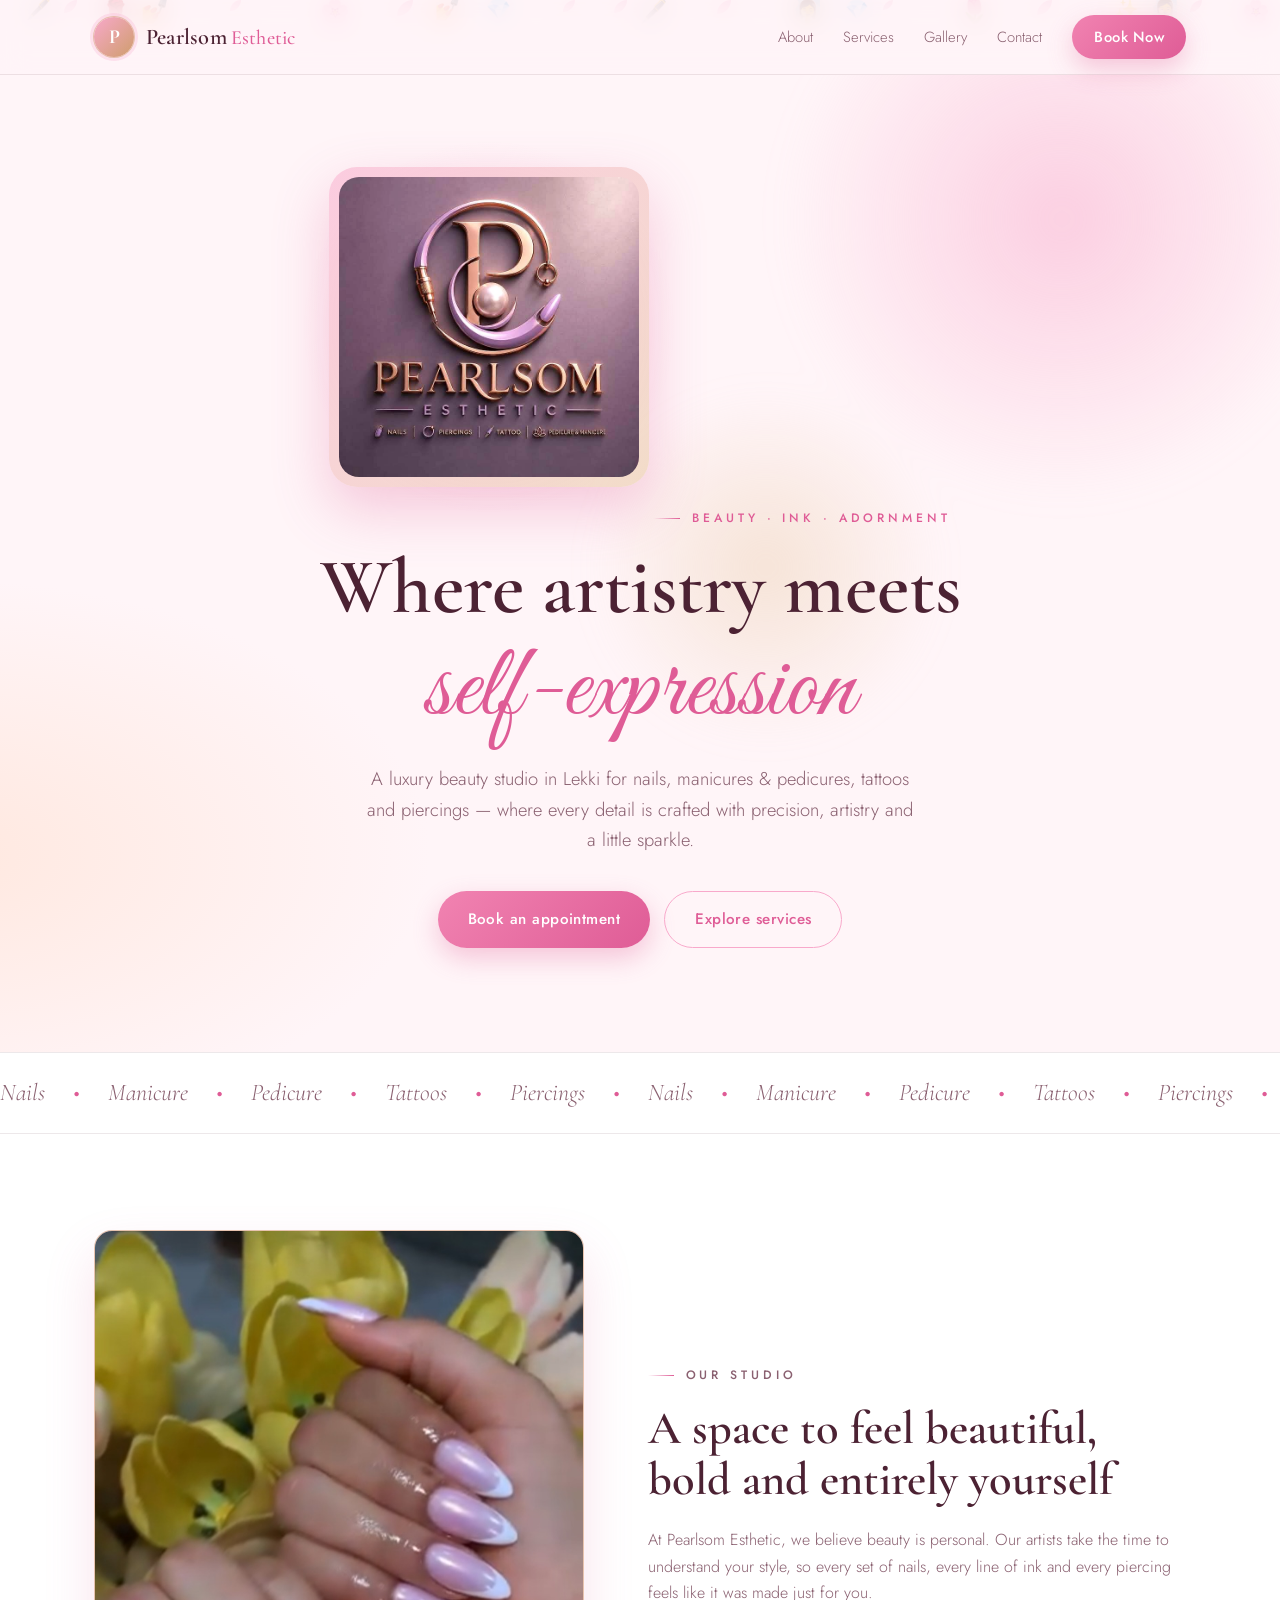
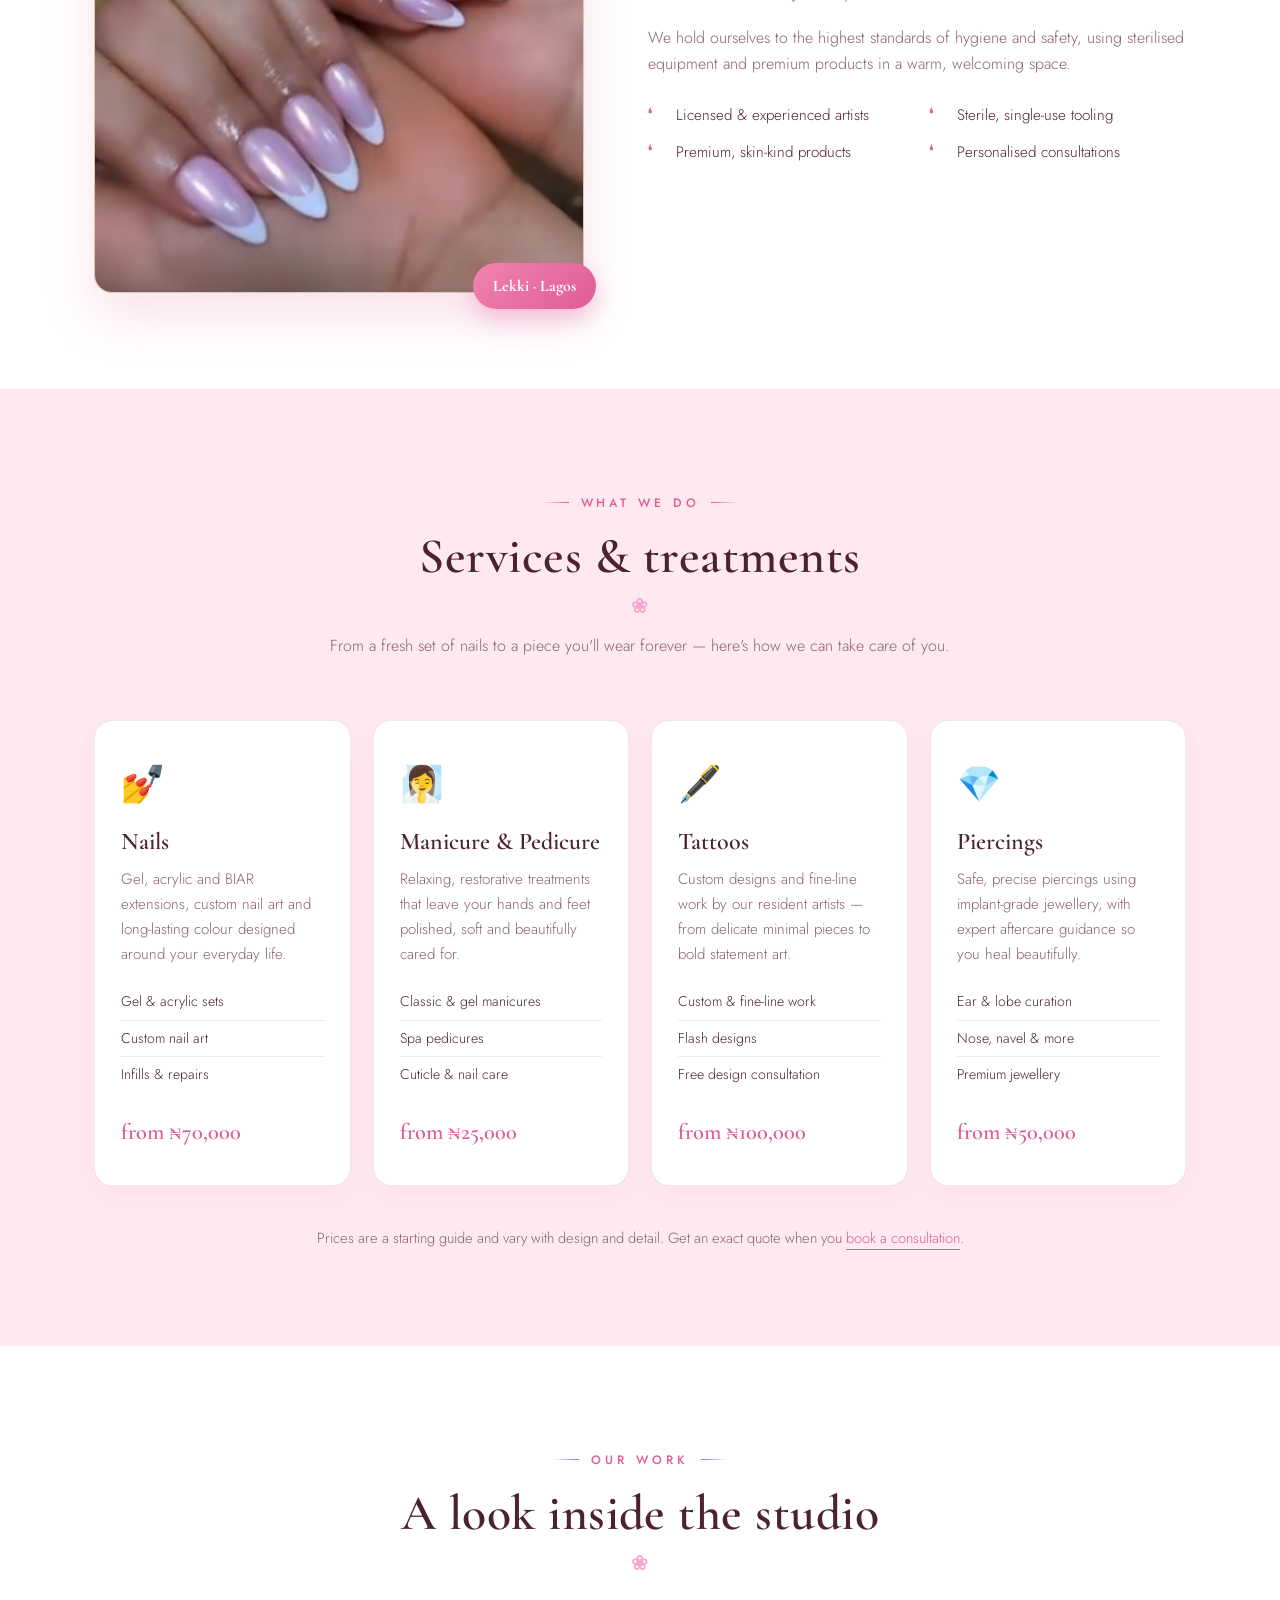
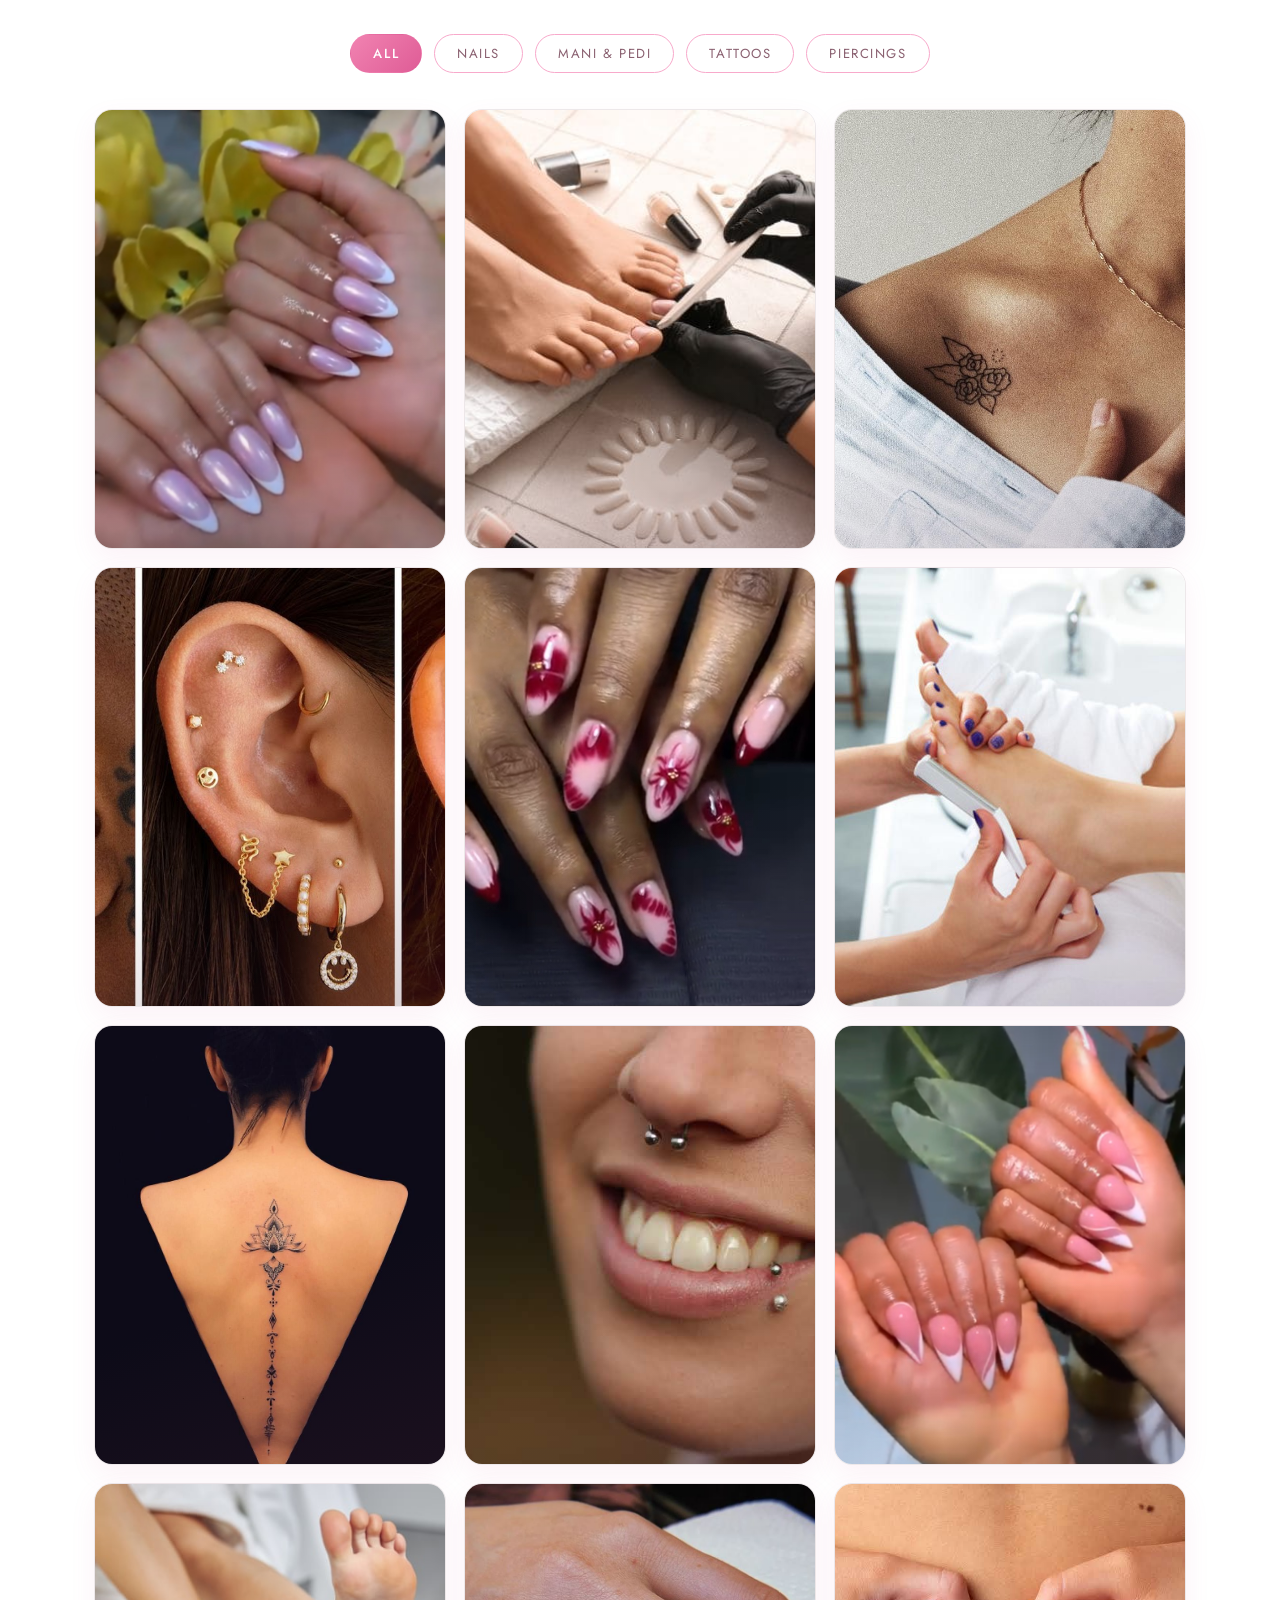
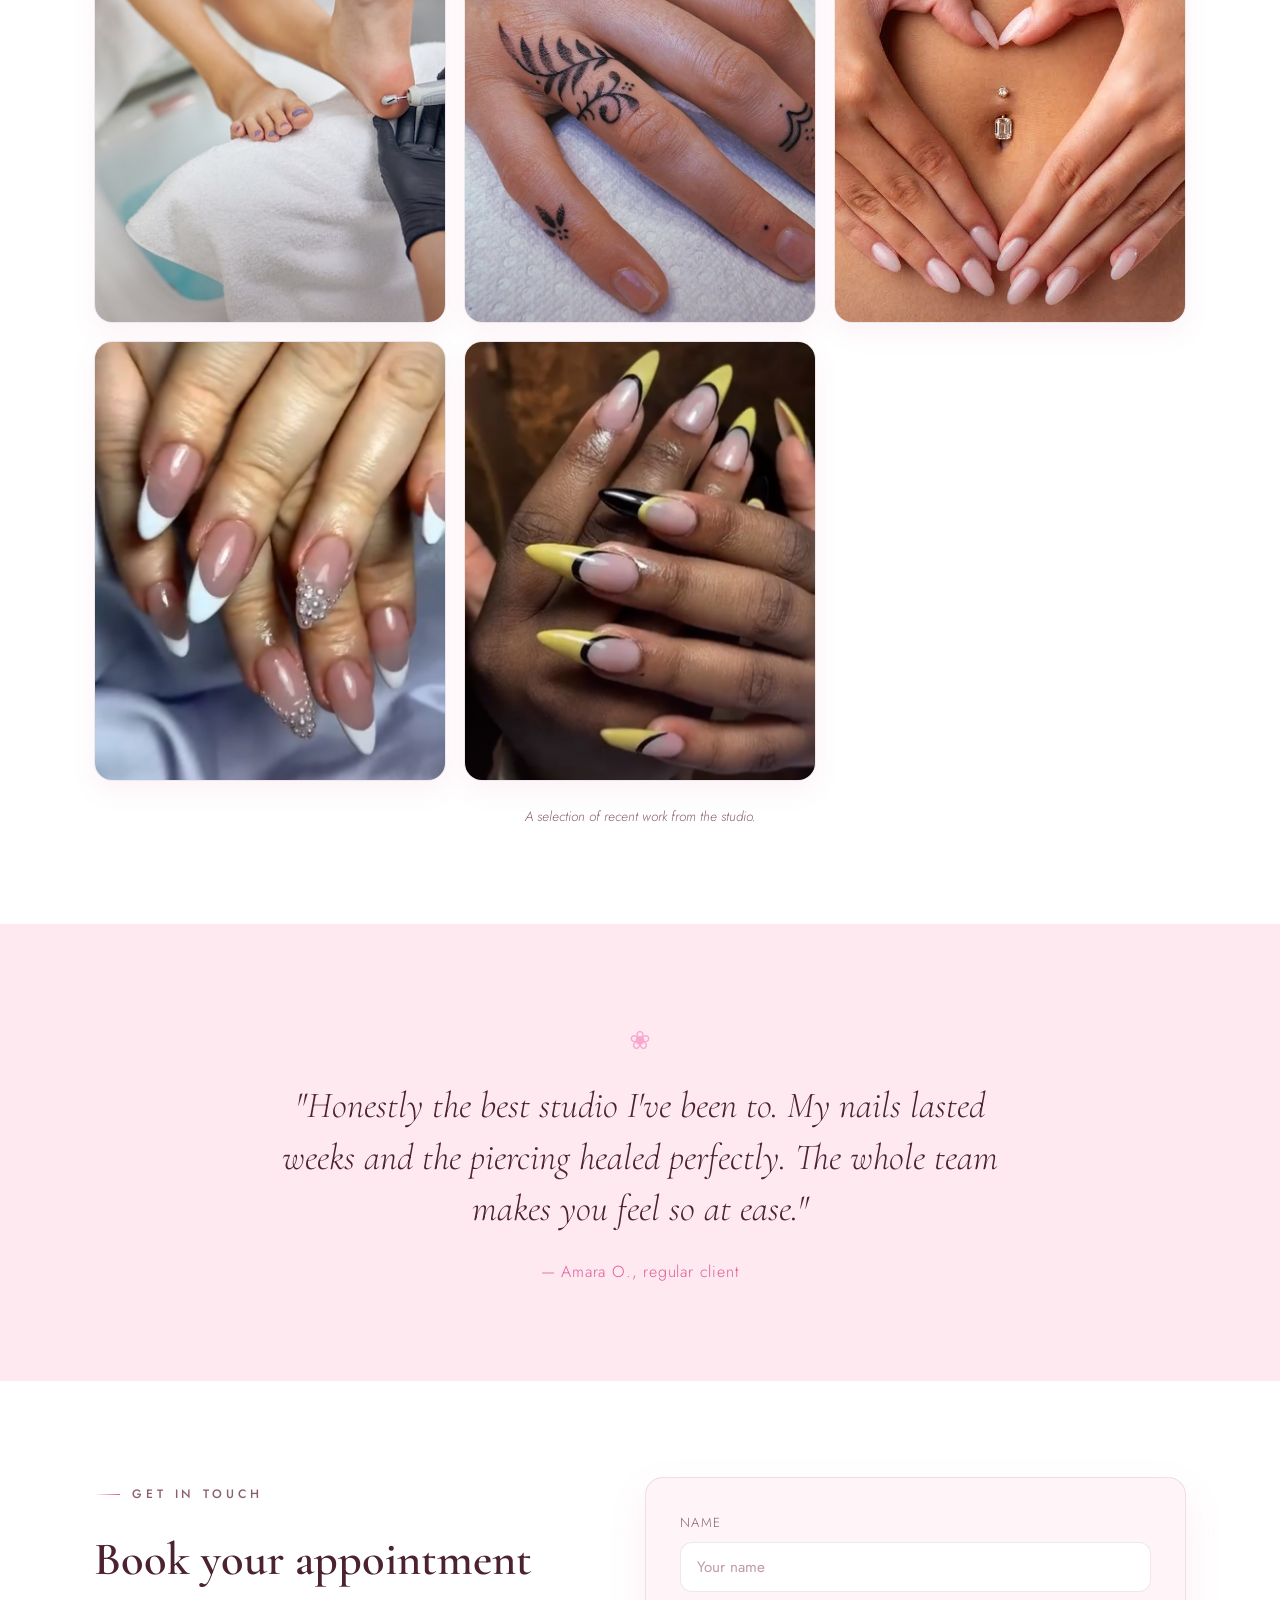
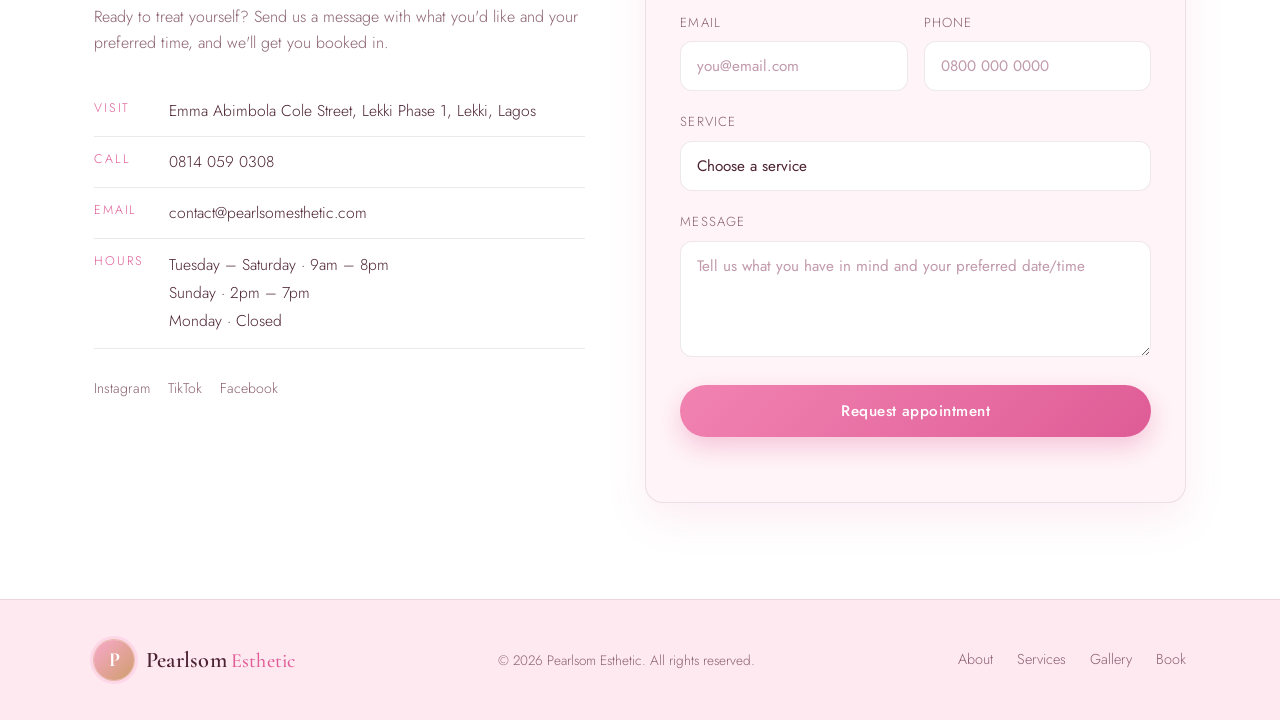
==== index.html @ 3375837d "Feature logo in hero, page-wide falling petals & themed charms - Promote the enhanced logo to the he" ====
<!DOCTYPE html>
<html lang="en">
<head>
  <meta charset="UTF-8" />
  <meta name="viewport" content="width=device-width, initial-scale=1.0" />
  <title>Pearlsom Esthetic — Nails, Tattoos & Piercings</title>
  <meta name="description" content="Pearlsom Esthetic is a luxury beauty studio in Lekki, Lagos offering nails, manicures, pedicures, tattoos and piercings. Book your appointment today." />
  <link rel="preconnect" href="https://fonts.googleapis.com" />
  <link rel="preconnect" href="https://fonts.gstatic.com" crossorigin />
  <link href="https://fonts.googleapis.com/css2?family=Cormorant+Garamond:ital,wght@0,500;0,600;0,700;1,500;1,600&family=Great+Vibes&family=Jost:wght@300;400;500;600&display=swap" rel="stylesheet" />
  <link rel="stylesheet" href="styles.css" />
  <link rel="icon" href="assets/logo.jpg" />
  <meta property="og:title" content="Pearlsom Esthetic — Nails, Tattoos & Piercings" />
  <meta property="og:description" content="A luxury beauty studio in Lekki, Lagos offering nails, manicures, pedicures, tattoos and piercings." />
  <meta property="og:image" content="assets/logo.jpg" />
  <meta property="og:type" content="website" />
</head>
<body>
  <!-- Page-wide falling petals & charms -->
  <div class="falling" aria-hidden="true">
    <span class="fall petal" style="left:5%;animation-duration:14s;animation-delay:0s;width:13px;height:13px"></span>
    <span class="fall charm" style="left:11%;animation-duration:18s;animation-delay:3s;font-size:22px">💅</span>
    <span class="fall petal" style="left:18%;animation-duration:11s;animation-delay:1.5s;width:11px;height:11px"></span>
    <span class="fall charm" style="left:25%;animation-duration:20s;animation-delay:6s;font-size:24px">🌸</span>
    <span class="fall petal" style="left:31%;animation-duration:16s;animation-delay:2s;width:16px;height:16px"></span>
    <span class="fall charm" style="left:38%;animation-duration:13s;animation-delay:8s;font-size:20px">💎</span>
    <span class="fall petal" style="left:44%;animation-duration:19s;animation-delay:4.5s;width:12px;height:12px"></span>
    <span class="fall charm" style="left:50%;animation-duration:22s;animation-delay:0.8s;font-size:22px">🖋️</span>
    <span class="fall petal" style="left:56%;animation-duration:12s;animation-delay:7s;width:14px;height:14px"></span>
    <span class="fall charm" style="left:62%;animation-duration:17s;animation-delay:3.5s;font-size:22px">🧖‍♀️</span>
    <span class="fall petal" style="left:69%;animation-duration:15s;animation-delay:5.5s;width:10px;height:10px"></span>
    <span class="fall charm" style="left:75%;animation-duration:21s;animation-delay:9s;font-size:23px">🌷</span>
    <span class="fall petal" style="left:81%;animation-duration:13s;animation-delay:2.5s;width:15px;height:15px"></span>
    <span class="fall charm" style="left:87%;animation-duration:18s;animation-delay:6.5s;font-size:20px">✨</span>
    <span class="fall petal" style="left:93%;animation-duration:16s;animation-delay:4s;width:12px;height:12px"></span>
    <span class="fall charm" style="left:8%;animation-duration:20s;animation-delay:11s;font-size:22px">🌹</span>
    <span class="fall charm" style="left:34%;animation-duration:15s;animation-delay:12s;font-size:20px">💅</span>
    <span class="fall charm" style="left:66%;animation-duration:19s;animation-delay:10s;font-size:19px">💎</span>
    <span class="fall petal" style="left:48%;animation-duration:14s;animation-delay:13s;width:13px;height:13px"></span>
    <span class="fall charm" style="left:97%;animation-duration:22s;animation-delay:8.5s;font-size:22px">🌸</span>
    <span class="fall charm" style="left:2%;animation-duration:17s;animation-delay:5s;font-size:20px">🖋️</span>
    <span class="fall charm" style="left:90%;animation-duration:16s;animation-delay:1.2s;font-size:21px">🧖‍♀️</span>
  </div>

  <!-- Header -->
  <header class="site-header" id="top">
    <div class="container header-inner">
      <a href="#top" class="brand">
        <span class="brand-mark">P</span>
        <span class="brand-text">Pearlsom<em>Esthetic</em></span>
      </a>
      <nav class="nav" id="nav">
        <a href="#about">About</a>
        <a href="#services">Services</a>
        <a href="#gallery">Gallery</a>
        <a href="#contact">Contact</a>
        <a href="#contact" class="btn btn-small nav-cta">Book Now</a>
      </nav>
      <button class="nav-toggle" id="navToggle" aria-label="Toggle menu" aria-expanded="false">
        <span></span><span></span><span></span>
      </button>
    </div>
  </header>

  <!-- Hero -->
  <section class="hero">
    <div class="container hero-inner">
      <div class="hero-logo">
        <img src="assets/logo.jpg" alt="Pearlsom Esthetic logo" />
      </div>
      <p class="eyebrow">Beauty · Ink · Adornment</p>
      <h1>Where artistry meets<br /><span>self&#8209;expression</span></h1>
      <p class="hero-sub">
        A luxury beauty studio in Lekki for nails, manicures &amp; pedicures,
        tattoos and piercings — where every detail is crafted with precision,
        artistry and a little sparkle.
      </p>
      <div class="hero-actions">
        <a href="#contact" class="btn">Book an appointment</a>
        <a href="#services" class="btn btn-ghost">Explore services</a>
      </div>
    </div>
    <div class="hero-glow" aria-hidden="true"></div>
  </section>

  <!-- Marquee -->
  <div class="marquee" aria-hidden="true">
    <div class="marquee-track">
      <span>Nails</span><span>•</span><span>Manicure</span><span>•</span><span>Pedicure</span><span>•</span><span>Tattoos</span><span>•</span><span>Piercings</span><span>•</span>
      <span>Nails</span><span>•</span><span>Manicure</span><span>•</span><span>Pedicure</span><span>•</span><span>Tattoos</span><span>•</span><span>Piercings</span><span>•</span>
    </div>
  </div>

  <!-- About -->
  <section class="about section" id="about">
    <div class="container about-grid">
      <div class="about-visual">
        <div class="about-logo-frame">
          <img src="assets/gallery/nails-1.jpg" alt="Signature chrome pink nails by Pearlsom Esthetic" />
        </div>
        <div class="about-badge">Lekki · Lagos</div>
      </div>
      <div class="about-text">
        <p class="eyebrow">Our studio</p>
        <h2>A space to feel beautiful, bold and entirely yourself</h2>
        <p>
          At Pearlsom Esthetic, we believe beauty is personal. Our artists take
          the time to understand your style, so every set of nails, every line
          of ink and every piercing feels like it was made just for you.
        </p>
        <p>
          We hold ourselves to the highest standards of hygiene and safety, using
          sterilised equipment and premium products in a warm, welcoming space.
        </p>
        <ul class="about-list">
          <li>Licensed &amp; experienced artists</li>
          <li>Sterile, single-use tooling</li>
          <li>Premium, skin-kind products</li>
          <li>Personalised consultations</li>
        </ul>
      </div>
    </div>
  </section>

  <!-- Services -->
  <section class="services section" id="services">
    <div class="container">
      <div class="section-head">
        <p class="eyebrow">What we do</p>
        <h2>Services &amp; treatments</h2>
        <p class="section-lead">
          From a fresh set of nails to a piece you'll wear forever — here's how
          we can take care of you.
        </p>
      </div>

      <div class="services-grid">
        <article class="service-card">
          <div class="service-icon">💅</div>
          <h3>Nails</h3>
          <p>
            Gel, acrylic and BIAR extensions, custom nail art and long-lasting
            colour designed around your everyday life.
          </p>
          <ul>
            <li>Gel &amp; acrylic sets</li>
            <li>Custom nail art</li>
            <li>Infills &amp; repairs</li>
          </ul>
          <span class="service-price">from ₦70,000</span>
        </article>

        <article class="service-card">
          <div class="service-icon">🧖‍♀️</div>
          <h3>Manicure &amp; Pedicure</h3>
          <p>
            Relaxing, restorative treatments that leave your hands and feet
            polished, soft and beautifully cared for.
          </p>
          <ul>
            <li>Classic &amp; gel manicures</li>
            <li>Spa pedicures</li>
            <li>Cuticle &amp; nail care</li>
          </ul>
          <span class="service-price">from ₦25,000</span>
        </article>

        <article class="service-card">
          <div class="service-icon">🖋️</div>
          <h3>Tattoos</h3>
          <p>
            Custom designs and fine-line work by our resident artists — from
            delicate minimal pieces to bold statement art.
          </p>
          <ul>
            <li>Custom &amp; fine-line work</li>
            <li>Flash designs</li>
            <li>Free design consultation</li>
          </ul>
          <span class="service-price">from ₦100,000</span>
        </article>

        <article class="service-card">
          <div class="service-icon">💎</div>
          <h3>Piercings</h3>
          <p>
            Safe, precise piercings using implant-grade jewellery, with expert
            aftercare guidance so you heal beautifully.
          </p>
          <ul>
            <li>Ear &amp; lobe curation</li>
            <li>Nose, navel &amp; more</li>
            <li>Premium jewellery</li>
          </ul>
          <span class="service-price">from ₦50,000</span>
        </article>
      </div>
      <p class="services-note">
        Prices are a starting guide and vary with design and detail. Get an exact
        quote when you <a href="#contact">book a consultation</a>.
      </p>
    </div>
  </section>

  <!-- Gallery -->
  <section class="gallery section" id="gallery">
    <div class="container">
      <div class="section-head">
        <p class="eyebrow">Our work</p>
        <h2>A look inside the studio</h2>
      </div>
      <div class="gallery-filters" id="galleryFilters" role="tablist" aria-label="Filter gallery by service">
        <button class="filter-btn is-active" data-filter="all" role="tab" aria-selected="true">All</button>
        <button class="filter-btn" data-filter="nails" role="tab" aria-selected="false">Nails</button>
        <button class="filter-btn" data-filter="manipedi" role="tab" aria-selected="false">Mani &amp; Pedi</button>
        <button class="filter-btn" data-filter="tattoos" role="tab" aria-selected="false">Tattoos</button>
        <button class="filter-btn" data-filter="piercings" role="tab" aria-selected="false">Piercings</button>
      </div>
      <div class="gallery-grid" id="galleryGrid">
        <figure class="gallery-item" data-category="nails"><img src="assets/gallery/nails-1.jpg" alt="Chrome pink ombré almond nails" loading="lazy" /></figure>
        <figure class="gallery-item" data-category="manipedi"><img src="assets/gallery/manipedi-1.jpg" alt="Pedicure in progress with nail care tools" loading="lazy" /></figure>
        <figure class="gallery-item" data-category="tattoos"><img src="assets/gallery/tattoo-1.jpg" alt="Fine-line rose tattoo on the collarbone" loading="lazy" /></figure>
        <figure class="gallery-item" data-category="piercings"><img src="assets/gallery/piercing-1.jpg" alt="Curated ear piercings with gold and crystal jewellery" loading="lazy" /></figure>
        <figure class="gallery-item" data-category="nails"><img src="assets/gallery/nails-2.jpg" alt="Red floral hand-painted nail art" loading="lazy" /></figure>
        <figure class="gallery-item" data-category="manipedi"><img src="assets/gallery/manipedi-2.jpg" alt="Spa pedicure with blue polish and foot care" loading="lazy" /></figure>
        <figure class="gallery-item" data-category="tattoos"><img src="assets/gallery/tattoo-2.jpg" alt="Ornamental lotus and mandala spine tattoo" loading="lazy" /></figure>
        <figure class="gallery-item" data-category="piercings"><img src="assets/gallery/piercing-2.jpg" alt="Nose and lower-lip piercings" loading="lazy" /></figure>
        <figure class="gallery-item" data-category="nails"><img src="assets/gallery/nails-3.jpg" alt="Pink and white French swirl nails" loading="lazy" /></figure>
        <figure class="gallery-item" data-category="manipedi"><img src="assets/gallery/manipedi-3.jpg" alt="Relaxing spa pedicure treatment" loading="lazy" /></figure>
        <figure class="gallery-item" data-category="tattoos"><img src="assets/gallery/tattoo-3.jpg" alt="Delicate fine-line finger and hand tattoos" loading="lazy" /></figure>
        <figure class="gallery-item" data-category="piercings"><img src="assets/gallery/piercing-3.jpg" alt="Navel piercing with crystal jewellery" loading="lazy" /></figure>
        <figure class="gallery-item" data-category="nails"><img src="assets/gallery/nails-4.jpg" alt="Nude French tips with pearl and crystal detail" loading="lazy" /></figure>
        <figure class="gallery-item" data-category="nails"><img src="assets/gallery/nails-5.jpg" alt="Yellow and black French tip almond nails" loading="lazy" /></figure>
      </div>
      <p class="gallery-note">A selection of recent work from the studio.</p>
    </div>
  </section>

  <!-- Testimonial -->
  <section class="testimonial section">
    <div class="container">
      <blockquote>
        <p>"Honestly the best studio I've been to. My nails lasted weeks and the
          piercing healed perfectly. The whole team makes you feel so at ease."</p>
        <cite>— Amara O., regular client</cite>
      </blockquote>
    </div>
  </section>

  <!-- Contact / Booking -->
  <section class="contact section" id="contact">
    <div class="container contact-grid">
      <div class="contact-info">
        <p class="eyebrow">Get in touch</p>
        <h2>Book your appointment</h2>
        <p>
          Ready to treat yourself? Send us a message with what you'd like and
          your preferred time, and we'll get you booked in.
        </p>
        <ul class="contact-details">
          <li><span>Visit</span> Emma Abimbola Cole Street, Lekki Phase 1, Lekki, Lagos</li>
          <li><span>Call</span> <a href="tel:+2348140590308">0814 059 0308</a></li>
          <li><span>Email</span> <a href="mailto:contact@pearlsomesthetic.com">contact@pearlsomesthetic.com</a></li>
          <li>
            <span>Hours</span>
            <span class="hours-lines">
              Tuesday – Saturday · 9am – 8pm<br />
              Sunday · 2pm – 7pm<br />
              Monday · Closed
            </span>
          </li>
        </ul>
        <div class="socials">
          <a href="#" aria-label="Instagram">Instagram</a>
          <a href="#" aria-label="TikTok">TikTok</a>
          <a href="#" aria-label="Facebook">Facebook</a>
        </div>
      </div>

      <form class="contact-form" id="bookingForm" novalidate>
        <div class="field">
          <label for="name">Name</label>
          <input type="text" id="name" name="name" required placeholder="Your name" />
        </div>
        <div class="field-row">
          <div class="field">
            <label for="email">Email</label>
            <input type="email" id="email" name="email" required placeholder="you@email.com" />
          </div>
          <div class="field">
            <label for="phone">Phone</label>
            <input type="tel" id="phone" name="phone" placeholder="0800 000 0000" />
          </div>
        </div>
        <div class="field">
          <label for="service">Service</label>
          <select id="service" name="service" required>
            <option value="" disabled selected>Choose a service</option>
            <option>Nails</option>
            <option>Manicure &amp; Pedicure</option>
            <option>Tattoo</option>
            <option>Piercing</option>
            <option>Not sure yet</option>
          </select>
        </div>
        <div class="field">
          <label for="message">Message</label>
          <textarea id="message" name="message" rows="4" placeholder="Tell us what you have in mind and your preferred date/time"></textarea>
        </div>
        <button type="submit" class="btn btn-full">Request appointment</button>
        <p class="form-status" id="formStatus" role="status" aria-live="polite"></p>
      </form>
    </div>
  </section>

  <!-- Footer -->
  <footer class="site-footer">
    <div class="container footer-inner">
      <a href="#top" class="brand">
        <span class="brand-mark">P</span>
        <span class="brand-text">Pearlsom<em>Esthetic</em></span>
      </a>
      <p class="footer-copy">© <span id="year"></span> Pearlsom Esthetic. All rights reserved.</p>
      <nav class="footer-nav">
        <a href="#about">About</a>
        <a href="#services">Services</a>
        <a href="#gallery">Gallery</a>
        <a href="#contact">Book</a>
      </nav>
    </div>
  </footer>

  <script src="script.js"></script>
</body>
</html>
---- styles.css ----
/* ============================================================
   Pearlsom Esthetic — styles (baby-pink glam theme)
   ============================================================ */

:root {
  --blush: #fff5f8;        /* page background */
  --blush-soft: #ffe9f1;   /* alternating section background */
  --blush-deep: #ffd6e6;   /* soft accents */
  --white: #ffffff;        /* cards & surfaces */
  --pink: #f8a9cb;         /* baby pink */
  --pink-mid: #f183b1;     /* mid pink */
  --pink-deep: #df5c96;    /* emphasis / buttons */
  --rose-gold: #cf9d6c;    /* glam metallic accent */
  --rose-gold-soft: #e8c9a4;
  --plum: #4c2233;         /* primary text */
  --mauve: #8a6070;        /* muted text */
  --line: rgba(76, 34, 51, 0.10);
  --gold-line: rgba(207, 157, 108, 0.5);
  --radius: 18px;
  --max: 1140px;
  --serif: "Cormorant Garamond", Georgia, serif;
  --script: "Great Vibes", "Cormorant Garamond", cursive;
  --sans: "Jost", system-ui, -apple-system, sans-serif;
}

* { box-sizing: border-box; margin: 0; padding: 0; }

html { scroll-behavior: smooth; }

body {
  font-family: var(--sans);
  color: var(--plum);
  color-scheme: light;
  background:
    radial-gradient(1100px 560px at 82% -8%, #ffe1ee 0%, transparent 60%),
    radial-gradient(900px 500px at -5% 12%, #ffe8df 0%, transparent 55%),
    var(--blush);
  line-height: 1.65;
  font-weight: 300;
  -webkit-font-smoothing: antialiased;
  overflow-x: hidden;
}

.container { width: 100%; max-width: var(--max); margin: 0 auto; padding: 0 24px; }

.section { padding: 96px 0; position: relative; }

h1, h2, h3 { font-family: var(--serif); font-weight: 600; line-height: 1.1; color: var(--plum); }

a { color: inherit; text-decoration: none; }

.eyebrow {
  font-size: 0.76rem;
  letter-spacing: 0.32em;
  text-transform: uppercase;
  color: var(--pink-deep);
  font-weight: 500;
  margin-bottom: 16px;
  display: inline-flex;
  align-items: center;
  gap: 12px;
}
.eyebrow::before {
  content: "";
  width: 26px; height: 1px;
  background: linear-gradient(90deg, transparent, var(--pink-deep));
}
.section-head .eyebrow::after {
  content: "";
  width: 26px; height: 1px;
  background: linear-gradient(90deg, var(--pink-deep), transparent);
}

/* ---------- Buttons ---------- */
.btn {
  display: inline-flex;
  align-items: center;
  justify-content: center;
  gap: 8px;
  background: linear-gradient(135deg, var(--pink-mid), var(--pink-deep));
  color: #fff;
  padding: 15px 30px;
  border-radius: 999px;
  font-family: var(--sans);
  font-weight: 500;
  font-size: 0.95rem;
  letter-spacing: 0.03em;
  border: none;
  cursor: pointer;
  transition: transform 0.25s ease, box-shadow 0.25s ease, filter 0.25s ease;
  box-shadow: 0 10px 26px rgba(223, 92, 150, 0.32);
}
.btn:hover { transform: translateY(-2px); box-shadow: 0 16px 38px rgba(223, 92, 150, 0.42); filter: brightness(1.03); }
.btn:focus-visible { outline: 2px solid var(--rose-gold); outline-offset: 3px; }
.btn-ghost {
  background: transparent;
  border: 1px solid var(--pink);
  color: var(--pink-deep);
  box-shadow: none;
}
.btn-ghost:hover { background: rgba(248, 169, 203, 0.16); border-color: var(--pink-deep); box-shadow: none; }
.btn-small { padding: 10px 22px; font-size: 0.85rem; }
.btn-full { width: 100%; }

/* ---------- Header ---------- */
.site-header {
  position: sticky;
  top: 0;
  z-index: 50;
  background: rgba(255, 245, 248, 0.82);
  backdrop-filter: blur(14px);
  -webkit-backdrop-filter: blur(14px);
  border-bottom: 1px solid var(--line);
}
.header-inner { display: flex; align-items: center; justify-content: space-between; height: 74px; }

.brand { display: flex; align-items: center; gap: 12px; }
.brand-mark {
  width: 40px; height: 40px;
  display: grid; place-items: center;
  border-radius: 50%;
  background: linear-gradient(135deg, var(--pink), var(--rose-gold));
  color: #fff;
  font-family: var(--serif);
  font-weight: 700;
  font-size: 1.25rem;
  box-shadow: 0 0 0 1px var(--gold-line), 0 0 0 4px rgba(248, 169, 203, 0.28);
}
.brand-text { font-family: var(--serif); font-size: 1.4rem; font-weight: 600; letter-spacing: 0.01em; }
.brand-text em { font-style: normal; color: var(--pink-deep); font-weight: 500; margin-left: 4px; font-size: 0.9em; }

.nav { display: flex; align-items: center; gap: 30px; }
.nav a { font-size: 0.92rem; color: var(--mauve); transition: color 0.2s ease; }
.nav a:hover { color: var(--pink-deep); }
.nav .nav-cta { color: #fff; }

.nav-toggle { display: none; flex-direction: column; gap: 5px; background: none; border: none; cursor: pointer; padding: 6px; }
.nav-toggle span { width: 24px; height: 2px; background: var(--plum); transition: 0.3s; border-radius: 2px; }

/* ---------- Hero ---------- */
.hero { position: relative; padding: 92px 0 104px; overflow: hidden; text-align: center; }
.hero-inner { position: relative; z-index: 2; max-width: 820px; margin: 0 auto; }
.hero-logo {
  position: relative;
  display: inline-block;
  margin-bottom: 32px;
  padding: 10px;
  border-radius: 28px;
  background: linear-gradient(135deg, rgba(248, 169, 203, 0.55), rgba(232, 201, 164, 0.55));
  box-shadow: 0 22px 55px rgba(223, 92, 150, 0.30);
}
.hero-logo::after {
  content: "";
  position: absolute; inset: -30px;
  border-radius: 50%;
  background: radial-gradient(circle, rgba(248, 169, 203, 0.35), transparent 70%);
  z-index: -1;
}
.hero-logo img { display: block; width: clamp(190px, 27vw, 300px); height: auto; border-radius: 20px; }
.hero-actions { justify-content: center; }
.hero h1 { font-size: clamp(2.6rem, 6.4vw, 4.9rem); margin-bottom: 22px; }
.hero h1 span {
  font-family: var(--script);
  font-weight: 400;
  color: var(--pink-deep);
  font-size: 1.32em;
  line-height: 1;
  display: inline-block;
  padding-top: 8px;
}
.hero-sub { font-size: 1.15rem; color: var(--mauve); max-width: 560px; margin: 0 auto 36px; }
.hero-actions { display: flex; flex-wrap: wrap; gap: 14px; }

.hero-glow {
  position: absolute;
  top: -18%; right: -8%;
  width: 640px; height: 640px;
  background: radial-gradient(circle, rgba(248, 169, 203, 0.5), transparent 62%);
  filter: blur(18px);
  z-index: 1;
  pointer-events: none;
}
.hero-glow::after {
  content: "";
  position: absolute;
  bottom: -34%; left: -26%;
  width: 380px; height: 380px;
  border-radius: 50%;
  background: radial-gradient(circle, rgba(232, 201, 164, 0.4), transparent 65%);
}

/* ---------- Page-wide falling petals & charms ---------- */
.falling { position: fixed; inset: 0; z-index: 40; pointer-events: none; overflow: hidden; }
.fall {
  position: absolute;
  top: 0;
  --peak: 0.62;
  animation-name: fall;
  animation-timing-function: linear;
  animation-iteration-count: infinite;
  will-change: transform, opacity;
}
.fall.petal {
  width: 14px; height: 14px;
  background: linear-gradient(135deg, var(--pink), var(--pink-mid));
  border-radius: 100% 0 100% 0;
  --peak: 0.7;
}
.fall.charm {
  line-height: 1;
  --peak: 0.5;
  filter: drop-shadow(0 3px 5px rgba(223, 92, 150, 0.22));
}
@keyframes fall {
  0%   { transform: translate(0, -12vh) rotate(0deg); opacity: 0; }
  10%  { opacity: var(--peak); }
  50%  { transform: translate(30px, 45vh) rotate(190deg); }
  90%  { opacity: var(--peak); }
  100% { transform: translate(-18px, 112vh) rotate(400deg); opacity: 0; }
}

/* ---------- Marquee ---------- */
.marquee { border-top: 1px solid var(--line); border-bottom: 1px solid var(--line); padding: 20px 0; overflow: hidden; background: var(--white); }
.marquee-track { display: flex; gap: 28px; white-space: nowrap; width: max-content; animation: scroll 26s linear infinite; }
.marquee-track span { font-family: var(--serif); font-size: 1.5rem; color: var(--mauve); font-style: italic; }
.marquee-track span:nth-child(even) { color: var(--pink-deep); font-style: normal; }
@keyframes scroll { to { transform: translateX(-50%); } }

/* ---------- About ---------- */
.about { background: var(--white); }
.about-grid { display: grid; grid-template-columns: 1fr 1.1fr; gap: 64px; align-items: center; }
.about-visual { position: relative; }
.about-logo-frame {
  border-radius: var(--radius);
  overflow: hidden;
  border: 1px solid var(--gold-line);
  box-shadow: 0 24px 50px rgba(223, 92, 150, 0.18);
  background: var(--blush-soft);
}
.about-logo-frame img { display: block; width: 100%; height: auto; }
.about-badge {
  position: absolute; bottom: -16px; right: -12px;
  background: linear-gradient(135deg, var(--pink-mid), var(--pink-deep));
  color: #fff;
  font-family: var(--serif); font-weight: 700; font-size: 1rem;
  padding: 10px 20px; border-radius: 999px; z-index: 3;
  box-shadow: 0 10px 24px rgba(223, 92, 150, 0.35);
}
.about-text h2 { font-size: clamp(2rem, 4vw, 2.9rem); margin-bottom: 22px; }
.about-text p { color: var(--mauve); margin-bottom: 18px; }
.about-list { list-style: none; display: grid; grid-template-columns: 1fr 1fr; gap: 12px 24px; margin-top: 26px; }
.about-list li { position: relative; padding-left: 28px; font-size: 0.95rem; color: var(--plum); }
.about-list li::before { content: "\275B"; position: absolute; left: 0; top: -2px; color: var(--pink-deep); font-size: 1.05rem; }

/* ---------- Section head ---------- */
.section-head { text-align: center; max-width: 620px; margin: 0 auto 60px; }
.section-head h2 { font-size: clamp(2rem, 4.5vw, 3.1rem); margin-bottom: 16px; letter-spacing: 0.01em; }
.section-head h2::after {
  content: "\2740";
  display: block;
  margin: 14px auto 0;
  color: var(--pink);
  font-size: 1.25rem;
  line-height: 1;
}
.section-lead { color: var(--mauve); }

/* ---------- Services ---------- */
.services { background: var(--blush-soft); }
.services-grid { display: grid; grid-template-columns: repeat(4, 1fr); gap: 22px; }
.service-card {
  position: relative;
  background: var(--white);
  border: 1px solid var(--line);
  border-radius: var(--radius);
  padding: 34px 26px;
  display: flex; flex-direction: column;
  overflow: hidden;
  box-shadow: 0 10px 30px rgba(223, 92, 150, 0.06);
  transition: transform 0.35s ease, border-color 0.35s ease, box-shadow 0.35s ease;
}
.service-card::before {
  content: "";
  position: absolute; top: 0; left: 0; right: 0;
  height: 3px;
  background: linear-gradient(90deg, var(--pink), var(--rose-gold));
  transform: scaleX(0);
  transform-origin: left;
  transition: transform 0.4s ease;
}
.service-card:hover {
  transform: translateY(-8px);
  border-color: var(--pink);
  box-shadow: 0 24px 48px rgba(223, 92, 150, 0.18);
}
.service-card:hover::before { transform: scaleX(1); }
.service-icon { font-size: 2.2rem; margin-bottom: 16px; }
.service-card h3 { font-size: 1.5rem; margin-bottom: 12px; }
.service-card > p { color: var(--mauve); font-size: 0.94rem; margin-bottom: 18px; }
.service-card ul { list-style: none; margin-bottom: 22px; }
.service-card ul li { font-size: 0.88rem; color: var(--plum); padding: 6px 0; border-bottom: 1px solid var(--line); }
.service-card ul li:last-child { border-bottom: none; }
.service-price { margin-top: auto; font-family: var(--serif); font-size: 1.4rem; color: var(--pink-deep); font-weight: 600; }
.services-note { text-align: center; color: var(--mauve); margin-top: 40px; font-size: 0.92rem; }
.services-note a { color: var(--pink-deep); border-bottom: 1px solid var(--pink-deep); }

/* ---------- Gallery ---------- */
.gallery { background: var(--white); }
.gallery-filters { display: flex; flex-wrap: wrap; justify-content: center; gap: 12px; margin-bottom: 36px; }
.filter-btn {
  background: transparent;
  border: 1px solid var(--pink);
  color: var(--mauve);
  font-family: var(--sans);
  font-size: 0.82rem;
  letter-spacing: 0.12em;
  text-transform: uppercase;
  padding: 9px 22px;
  border-radius: 999px;
  cursor: pointer;
  transition: color 0.25s ease, border-color 0.25s ease, background 0.25s ease;
}
.filter-btn:hover { color: var(--pink-deep); border-color: var(--pink-deep); }
.filter-btn.is-active {
  color: #fff;
  background: linear-gradient(135deg, var(--pink-mid), var(--pink-deep));
  border-color: transparent;
  font-weight: 500;
}
.filter-btn:focus-visible { outline: 2px solid var(--rose-gold); outline-offset: 3px; }

.gallery-grid { display: grid; grid-template-columns: repeat(3, 1fr); gap: 18px; }
.gallery-item {
  margin: 0;
  border-radius: var(--radius);
  position: relative;
  overflow: hidden;
  border: 1px solid var(--line);
  aspect-ratio: 4 / 5;
  animation: fadeIn 0.5s ease both;
  box-shadow: 0 10px 26px rgba(223, 92, 150, 0.08);
}
.gallery-item img {
  width: 100%; height: 100%;
  object-fit: cover;
  display: block;
  transition: transform 0.6s ease;
}
.gallery-item::after { content: ""; position: absolute; inset: 0; background: linear-gradient(160deg, transparent 58%, rgba(76, 34, 51, 0.22)); pointer-events: none; }
.gallery-item:hover img { transform: scale(1.05); }
.gallery-item.is-hidden { display: none; }
@keyframes fadeIn { from { opacity: 0; transform: translateY(12px); } to { opacity: 1; transform: translateY(0); } }
.gallery-note { text-align: center; color: var(--mauve); margin-top: 24px; font-size: 0.85rem; font-style: italic; }

/* ---------- Testimonial ---------- */
.testimonial { text-align: center; background: var(--blush-soft); }
.testimonial blockquote { max-width: 760px; margin: 0 auto; position: relative; }
.testimonial blockquote::before {
  content: "\2740";
  display: block;
  color: var(--pink);
  font-size: 1.6rem;
  margin-bottom: 18px;
}
.testimonial p { font-family: var(--serif); font-size: clamp(1.5rem, 3.5vw, 2.3rem); font-style: italic; line-height: 1.4; margin-bottom: 24px; color: var(--plum); }
.testimonial cite { color: var(--pink-deep); font-style: normal; letter-spacing: 0.05em; }

/* ---------- Contact ---------- */
.contact { background: var(--white); }
.contact-grid { display: grid; grid-template-columns: 1fr 1.1fr; gap: 60px; align-items: start; }
.contact-info h2 { font-size: clamp(2rem, 4vw, 2.9rem); margin-bottom: 18px; }
.contact-info > p { color: var(--mauve); margin-bottom: 30px; }
.contact-details { list-style: none; margin-bottom: 28px; }
.contact-details li { padding: 12px 0; border-bottom: 1px solid var(--line); font-size: 0.98rem; color: var(--plum); }
.contact-details li span { display: inline-block; width: 70px; color: var(--pink-deep); font-size: 0.78rem; letter-spacing: 0.15em; text-transform: uppercase; vertical-align: top; }
.contact-details li .hours-lines { width: auto; color: var(--plum); font-size: 0.98rem; letter-spacing: normal; text-transform: none; line-height: 1.8; }
.contact-details a:hover { color: var(--pink-deep); }
.socials { display: flex; gap: 18px; }
.socials a { font-size: 0.88rem; color: var(--mauve); border-bottom: 1px solid transparent; padding-bottom: 2px; transition: 0.2s; }
.socials a:hover { color: var(--pink-deep); border-color: var(--pink-deep); }

.contact-form { background: var(--blush); border: 1px solid var(--line); border-radius: var(--radius); padding: 34px; box-shadow: 0 16px 40px rgba(223, 92, 150, 0.10); }
.field { margin-bottom: 20px; }
.field-row { display: grid; grid-template-columns: 1fr 1fr; gap: 16px; }
.field label { display: block; font-size: 0.82rem; letter-spacing: 0.08em; text-transform: uppercase; color: var(--mauve); margin-bottom: 8px; }
.field input, .field select, .field textarea {
  width: 100%;
  background: var(--white);
  border: 1px solid var(--line);
  border-radius: 12px;
  padding: 13px 16px;
  color: var(--plum);
  font-family: var(--sans);
  font-size: 0.95rem;
  transition: border-color 0.2s ease, box-shadow 0.2s ease;
}
.field input::placeholder, .field textarea::placeholder { color: #c19aab; }
.field input:focus, .field select:focus, .field textarea:focus { outline: none; border-color: var(--pink); box-shadow: 0 0 0 3px rgba(248, 169, 203, 0.28); }
.field textarea { resize: vertical; }
.field select { appearance: none; cursor: pointer; }
.form-status { margin-top: 14px; font-size: 0.9rem; text-align: center; min-height: 1.2em; }
.form-status.success { color: var(--pink-deep); }
.form-status.error { color: #c0392b; }

/* ---------- Footer ---------- */
.site-footer { border-top: 1px solid var(--line); padding: 40px 0; background: var(--blush-soft); }
.footer-inner { display: flex; align-items: center; justify-content: space-between; gap: 20px; flex-wrap: wrap; }
.footer-copy { color: var(--mauve); font-size: 0.85rem; }
.footer-nav { display: flex; gap: 24px; }
.footer-nav a { color: var(--mauve); font-size: 0.9rem; transition: 0.2s; }
.footer-nav a:hover { color: var(--pink-deep); }

/* ---------- Responsive ---------- */
@media (max-width: 900px) {
  .about-grid, .contact-grid { grid-template-columns: 1fr; gap: 40px; }
  .about-visual { max-width: 440px; }
  .services-grid { grid-template-columns: repeat(2, 1fr); }
  .gallery-grid { grid-template-columns: repeat(2, 1fr); }
}

@media (max-width: 640px) {
  .section { padding: 72px 0; }
  .nav {
    position: fixed; top: 74px; left: 0; right: 0;
    flex-direction: column; align-items: stretch; gap: 0;
    background: var(--blush); border-bottom: 1px solid var(--line);
    padding: 12px 24px 24px;
    box-shadow: 0 20px 40px rgba(76, 34, 51, 0.08);
    transform: translateY(-140%); transition: transform 0.35s ease;
  }
  .nav.open { transform: translateY(0); }
  .nav a { padding: 14px 0; border-bottom: 1px solid var(--line); }
  .nav .nav-cta { margin-top: 14px; text-align: center; border-bottom: none; }
  .nav-toggle { display: flex; }
  .nav-toggle.open span:nth-child(1) { transform: translateY(7px) rotate(45deg); }
  .nav-toggle.open span:nth-child(2) { opacity: 0; }
  .nav-toggle.open span:nth-child(3) { transform: translateY(-7px) rotate(-45deg); }
  .services-grid { grid-template-columns: 1fr; }
  .gallery-grid { grid-template-columns: repeat(2, 1fr); }
  .field-row { grid-template-columns: 1fr; }
  .footer-inner { flex-direction: column; text-align: center; }
}

/* ---------- Scroll reveal ---------- */
.reveal { opacity: 0; transform: translateY(24px); transition: opacity 0.7s ease, transform 0.7s ease; }
.reveal.revealed { opacity: 1; transform: translateY(0); }

@media (prefers-reduced-motion: reduce) {
  * { animation: none !important; scroll-behavior: auto; }
  .reveal { opacity: 1; transform: none; transition: none; }
  .falling { display: none; }
}
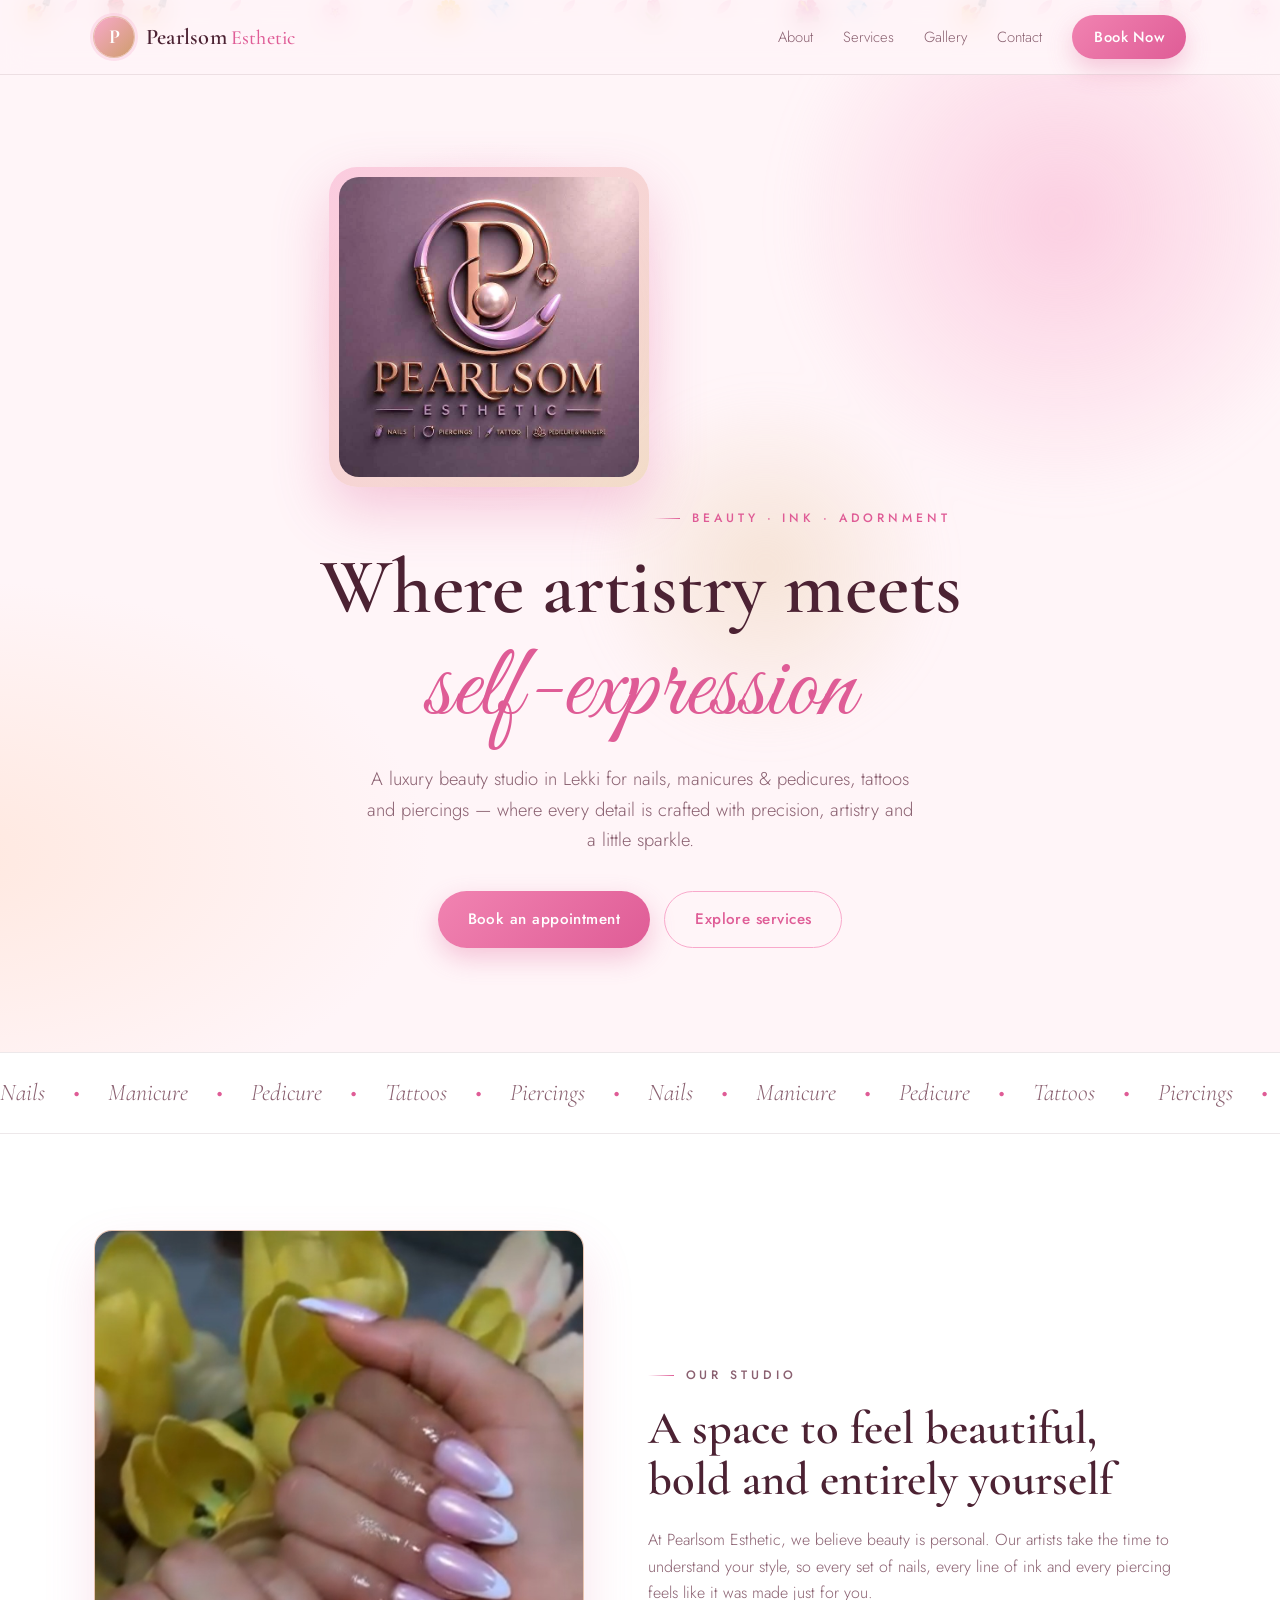
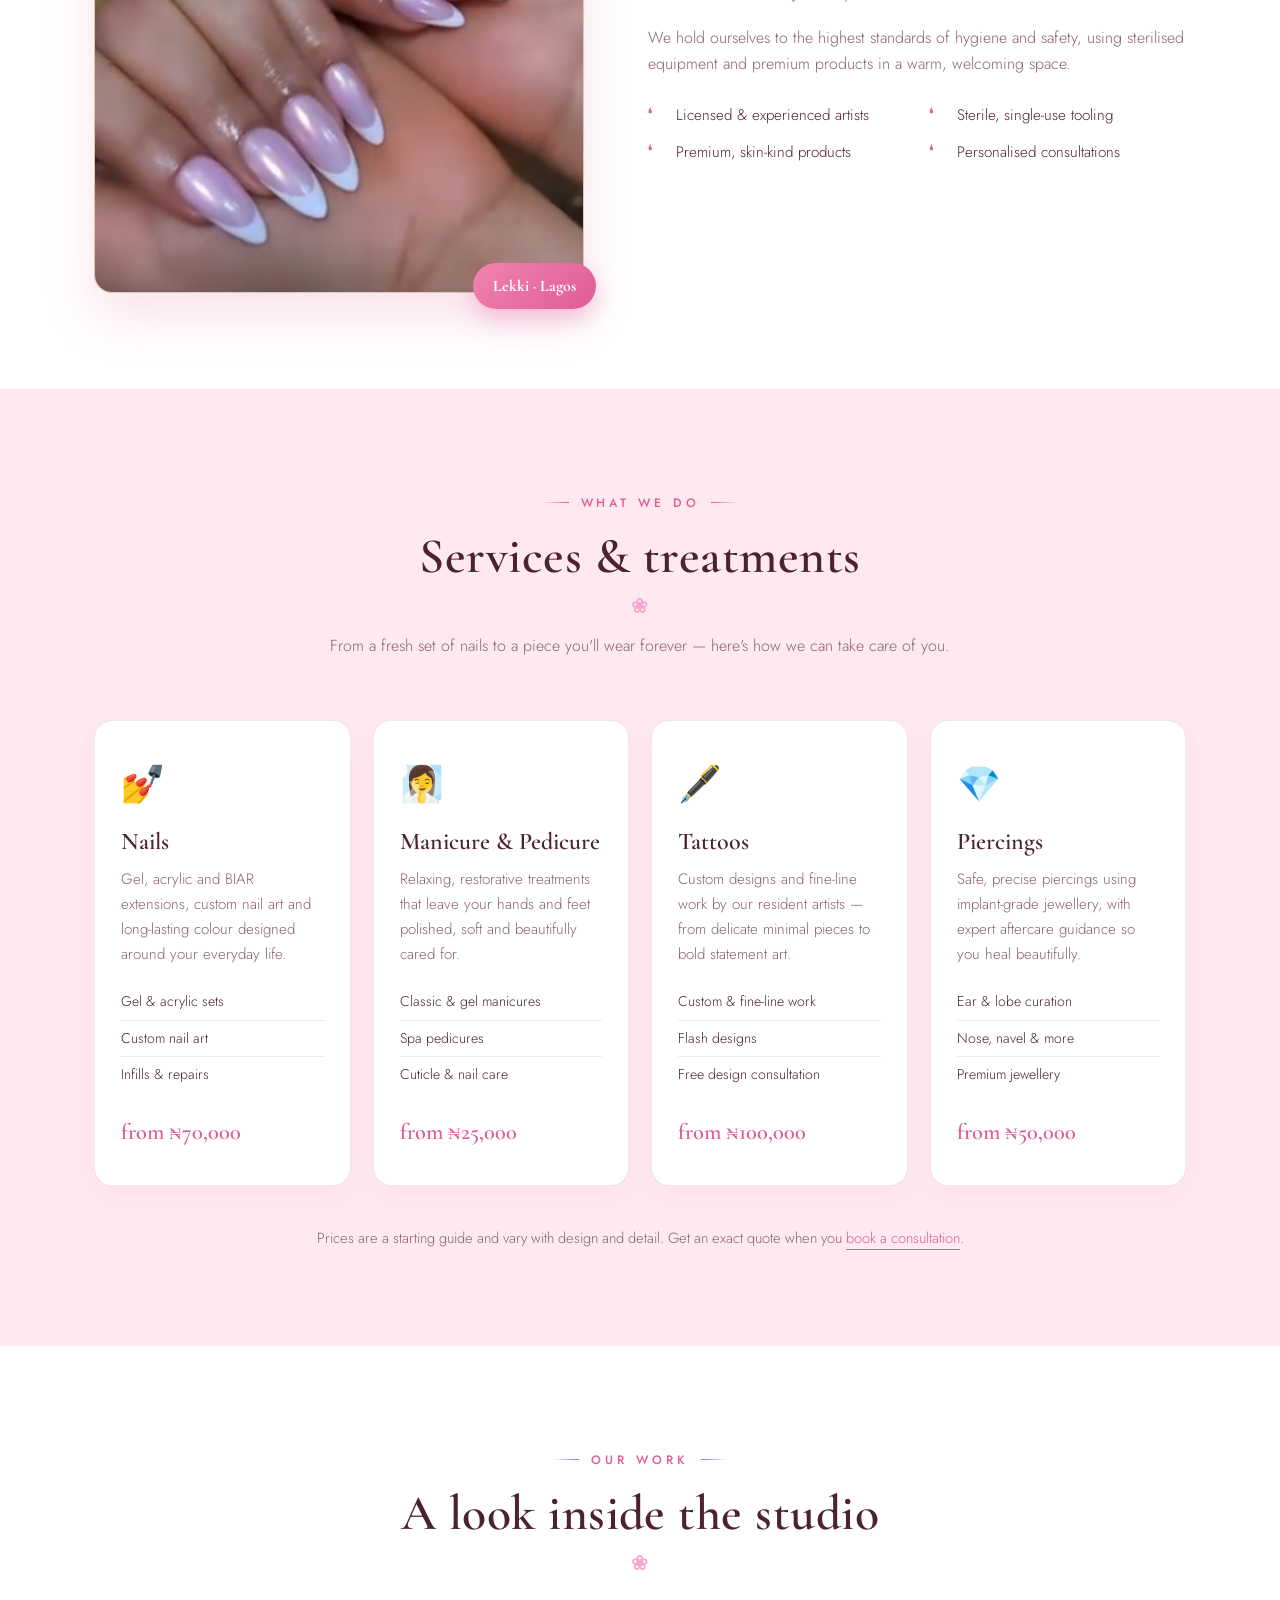
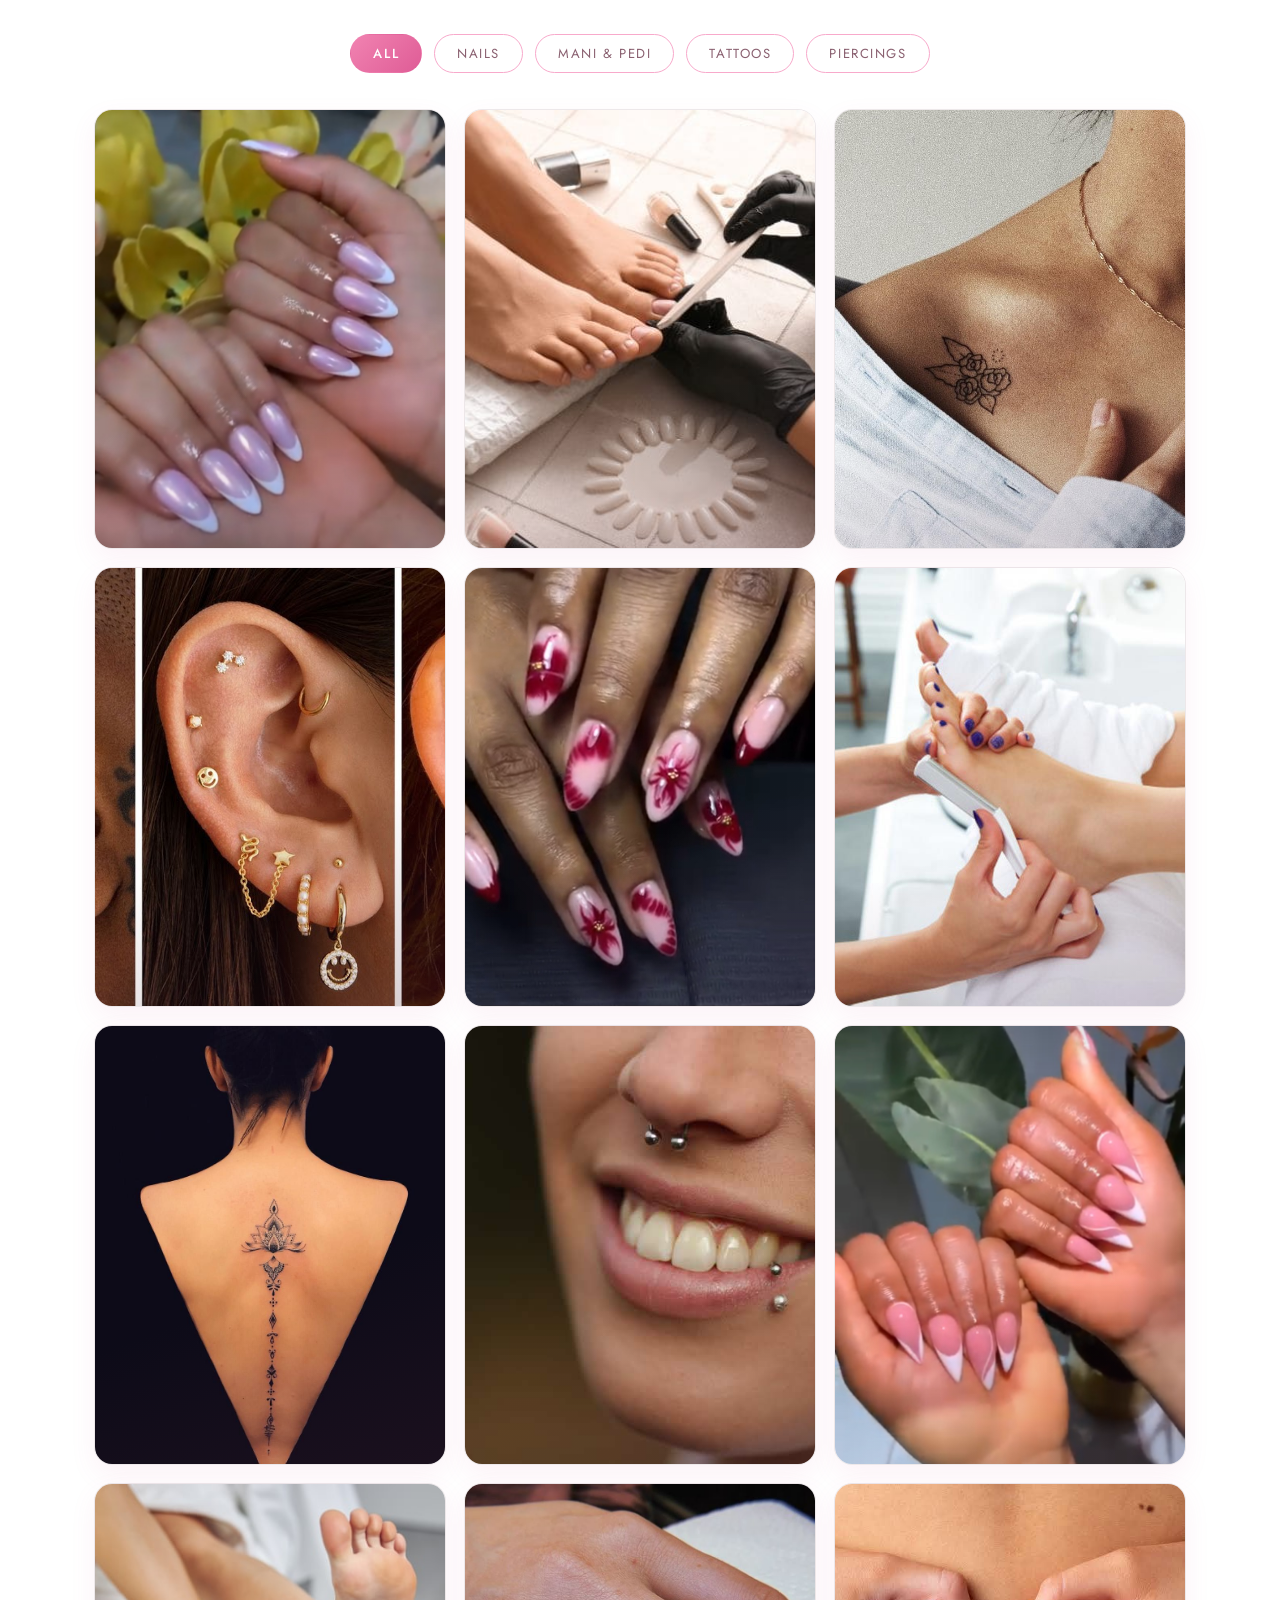
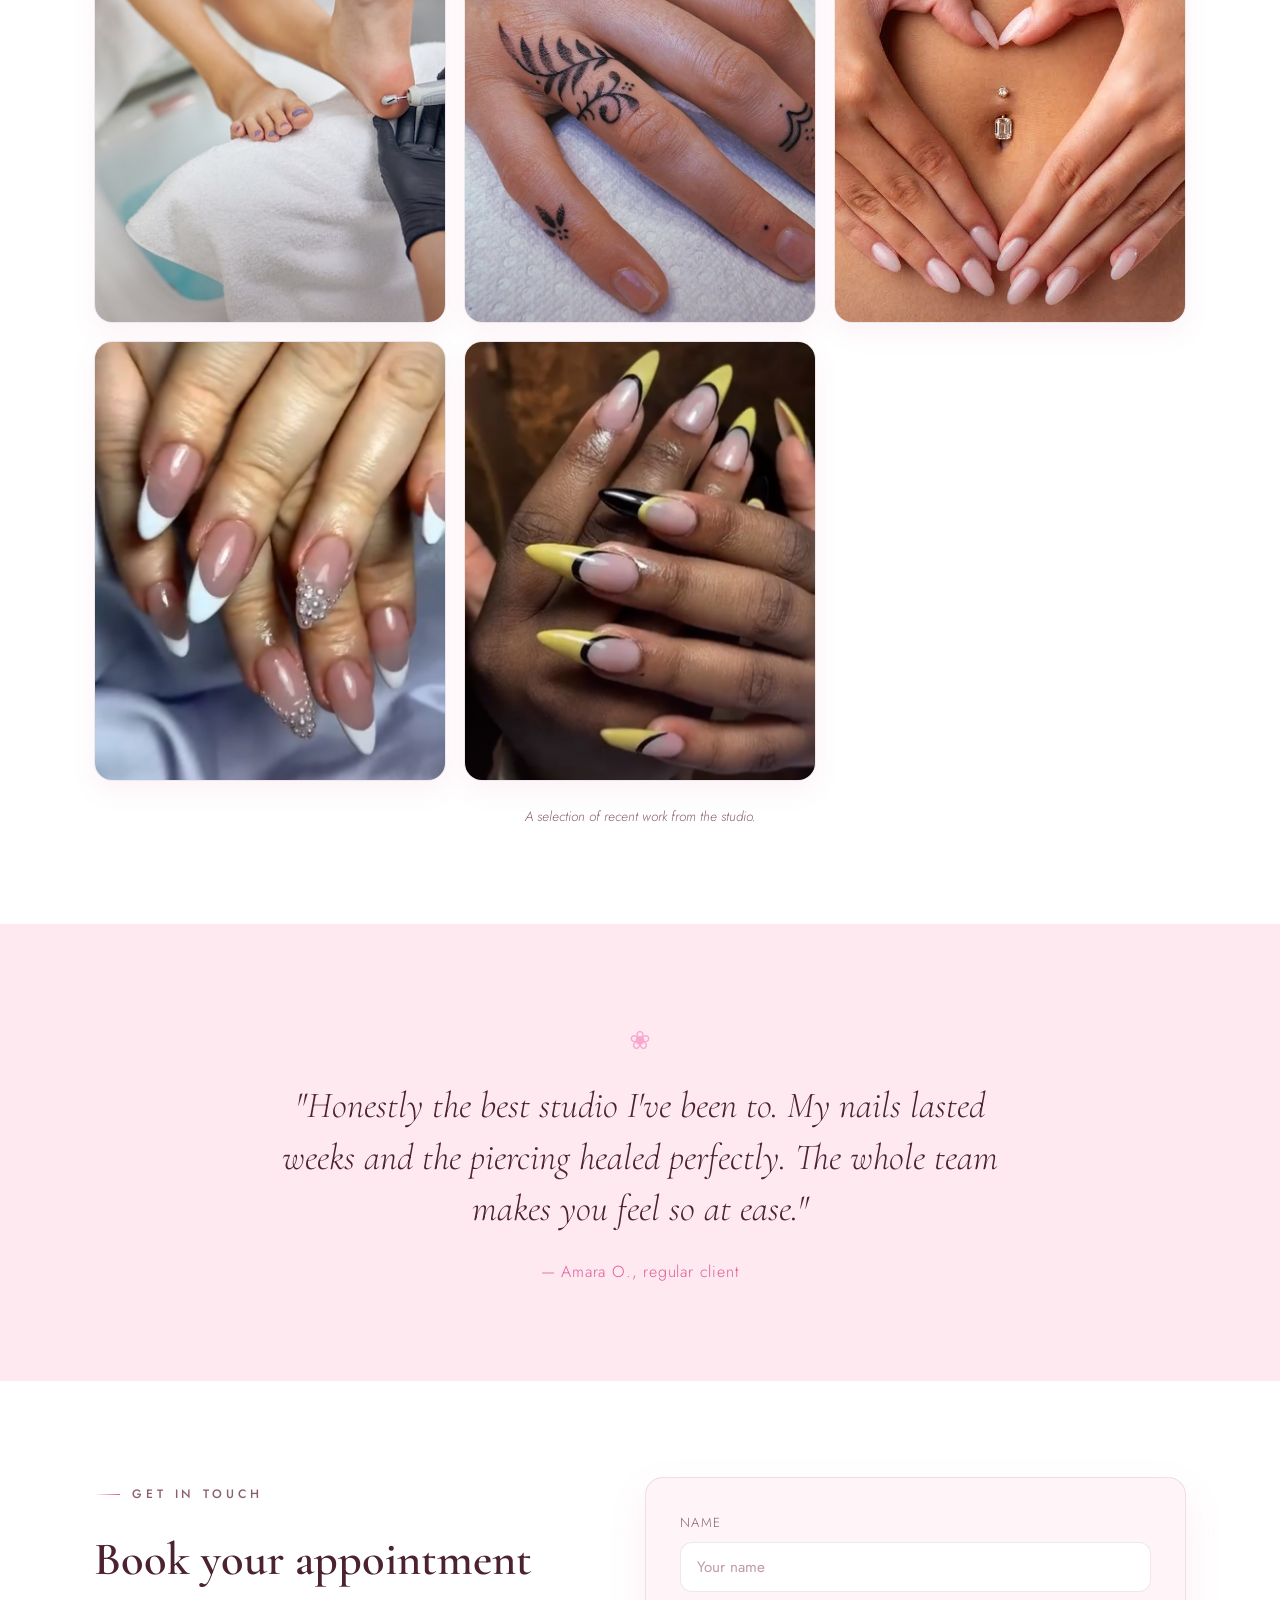
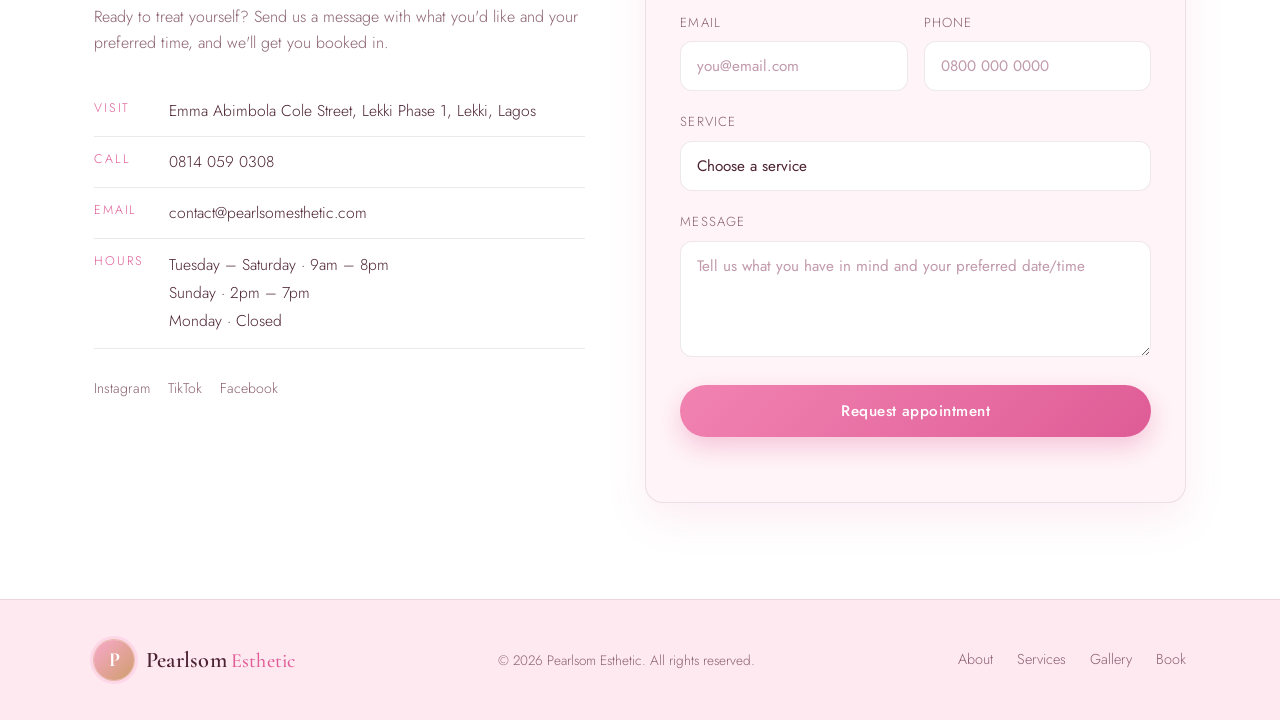
==== commit a8efc953: "Limit falling charms to nails, diamonds and flowers Remove the tattoo-pen, spa and sparkle charms; t" ====
--- a/index.html
+++ b/index.html
@@ -16,7 +16,7 @@
   <meta property="og:type" content="website" />
 </head>
 <body>
-  <!-- Page-wide falling petals & charms -->
+  <!-- Page-wide falling petals & charms (nails, diamonds, flowers) -->
   <div class="falling" aria-hidden="true">
     <span class="fall petal" style="left:5%;animation-duration:14s;animation-delay:0s;width:13px;height:13px"></span>
     <span class="fall charm" style="left:11%;animation-duration:18s;animation-delay:3s;font-size:22px">💅</span>
@@ -25,21 +25,21 @@
     <span class="fall petal" style="left:31%;animation-duration:16s;animation-delay:2s;width:16px;height:16px"></span>
     <span class="fall charm" style="left:38%;animation-duration:13s;animation-delay:8s;font-size:20px">💎</span>
     <span class="fall petal" style="left:44%;animation-duration:19s;animation-delay:4.5s;width:12px;height:12px"></span>
-    <span class="fall charm" style="left:50%;animation-duration:22s;animation-delay:0.8s;font-size:22px">🖋️</span>
+    <span class="fall charm" style="left:50%;animation-duration:22s;animation-delay:0.8s;font-size:22px">🌷</span>
     <span class="fall petal" style="left:56%;animation-duration:12s;animation-delay:7s;width:14px;height:14px"></span>
-    <span class="fall charm" style="left:62%;animation-duration:17s;animation-delay:3.5s;font-size:22px">🧖‍♀️</span>
+    <span class="fall charm" style="left:62%;animation-duration:17s;animation-delay:3.5s;font-size:22px">🌺</span>
     <span class="fall petal" style="left:69%;animation-duration:15s;animation-delay:5.5s;width:10px;height:10px"></span>
-    <span class="fall charm" style="left:75%;animation-duration:21s;animation-delay:9s;font-size:23px">🌷</span>
+    <span class="fall charm" style="left:75%;animation-duration:21s;animation-delay:9s;font-size:23px">💅</span>
     <span class="fall petal" style="left:81%;animation-duration:13s;animation-delay:2.5s;width:15px;height:15px"></span>
-    <span class="fall charm" style="left:87%;animation-duration:18s;animation-delay:6.5s;font-size:20px">✨</span>
+    <span class="fall charm" style="left:87%;animation-duration:18s;animation-delay:6.5s;font-size:20px">💎</span>
     <span class="fall petal" style="left:93%;animation-duration:16s;animation-delay:4s;width:12px;height:12px"></span>
     <span class="fall charm" style="left:8%;animation-duration:20s;animation-delay:11s;font-size:22px">🌹</span>
-    <span class="fall charm" style="left:34%;animation-duration:15s;animation-delay:12s;font-size:20px">💅</span>
+    <span class="fall charm" style="left:34%;animation-duration:15s;animation-delay:12s;font-size:22px">🌼</span>
     <span class="fall charm" style="left:66%;animation-duration:19s;animation-delay:10s;font-size:19px">💎</span>
     <span class="fall petal" style="left:48%;animation-duration:14s;animation-delay:13s;width:13px;height:13px"></span>
     <span class="fall charm" style="left:97%;animation-duration:22s;animation-delay:8.5s;font-size:22px">🌸</span>
-    <span class="fall charm" style="left:2%;animation-duration:17s;animation-delay:5s;font-size:20px">🖋️</span>
-    <span class="fall charm" style="left:90%;animation-duration:16s;animation-delay:1.2s;font-size:21px">🧖‍♀️</span>
+    <span class="fall charm" style="left:2%;animation-duration:17s;animation-delay:5s;font-size:21px">💅</span>
+    <span class="fall charm" style="left:90%;animation-duration:16s;animation-delay:1.2s;font-size:22px">🌷</span>
   </div>
 
   <!-- Header -->
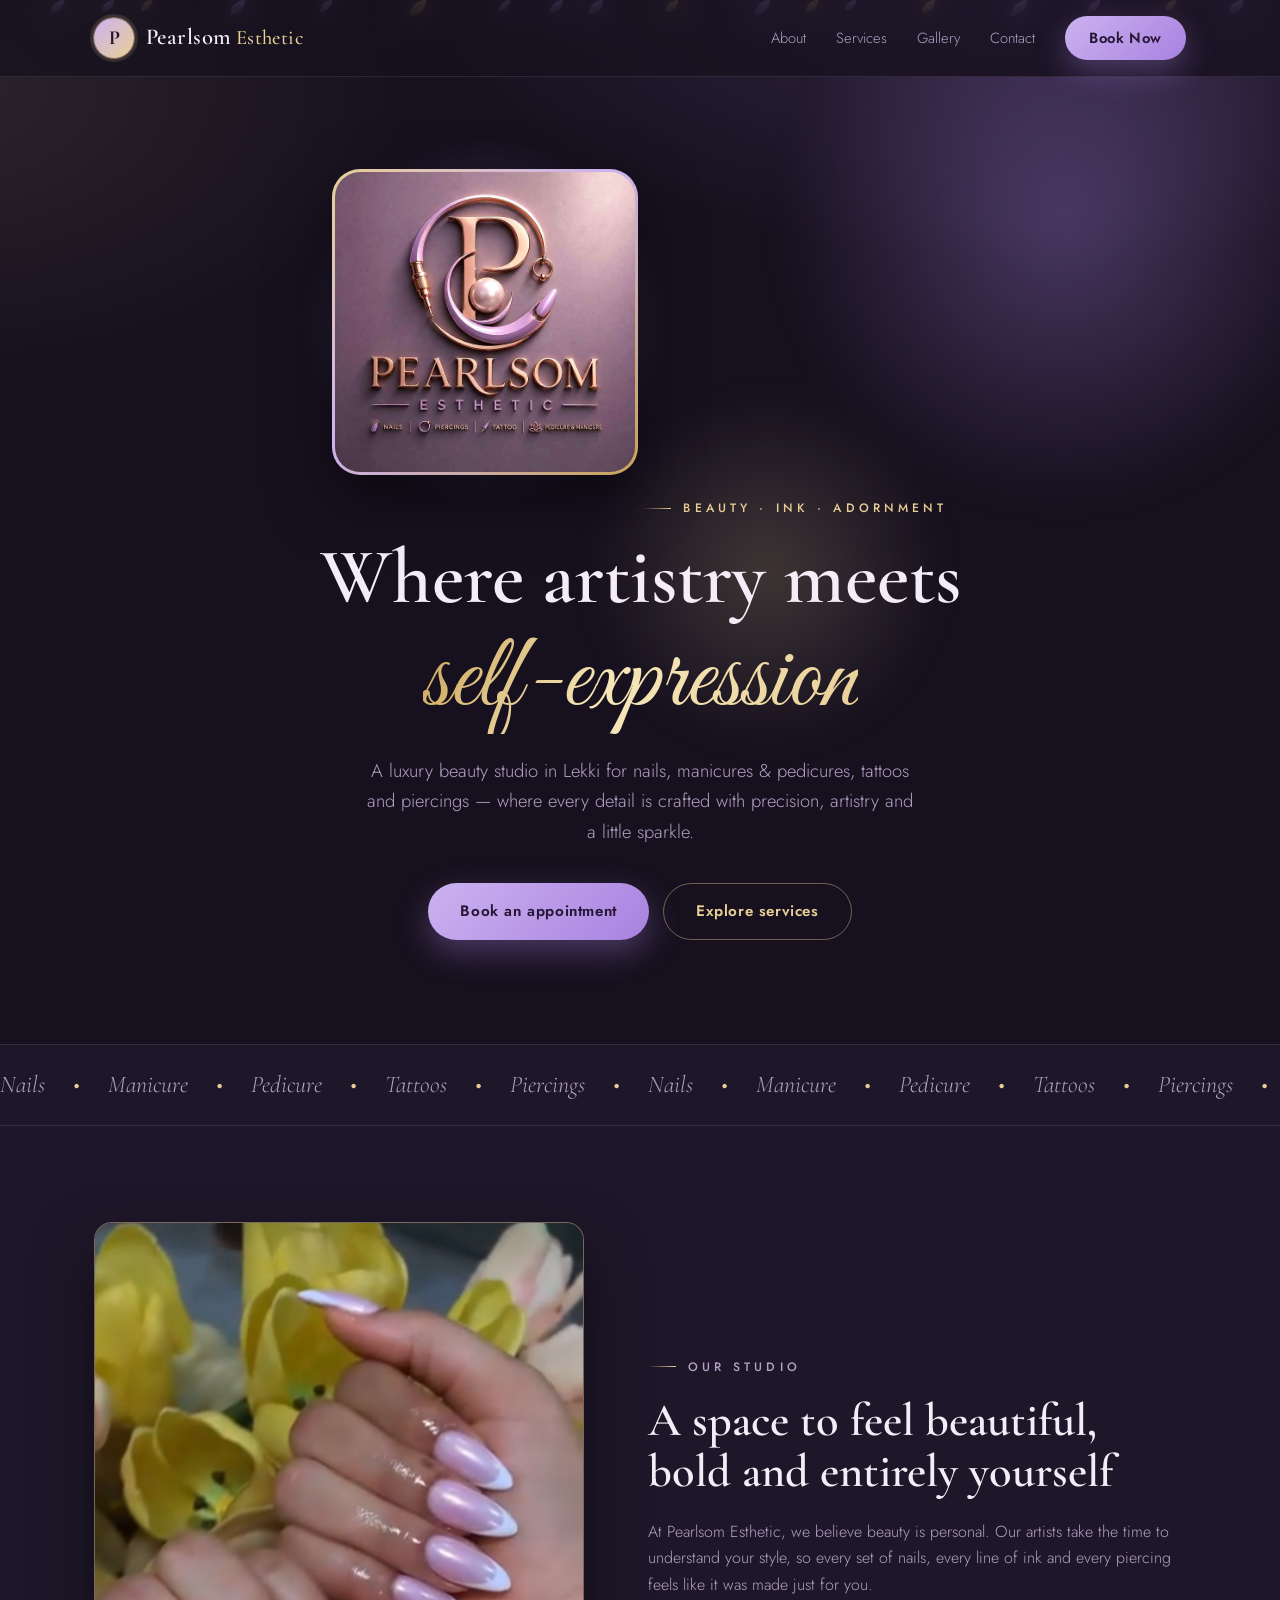
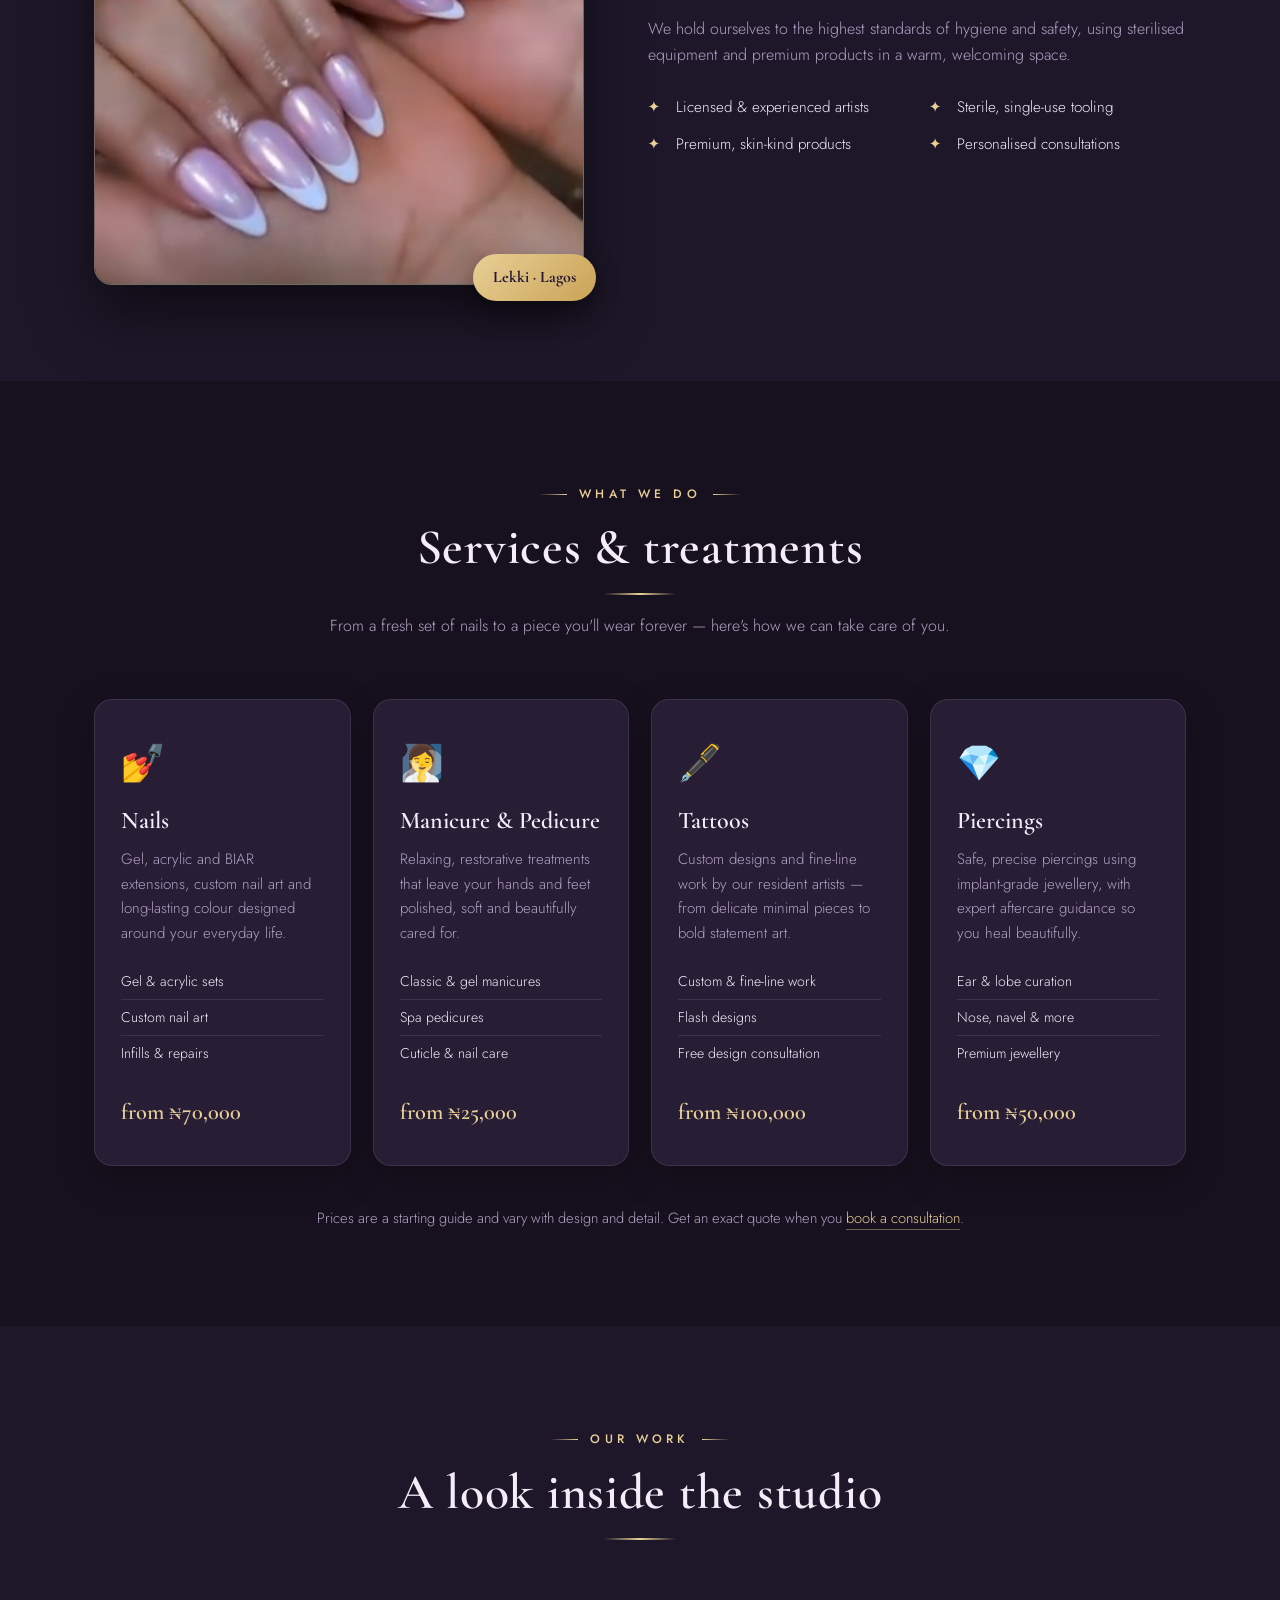
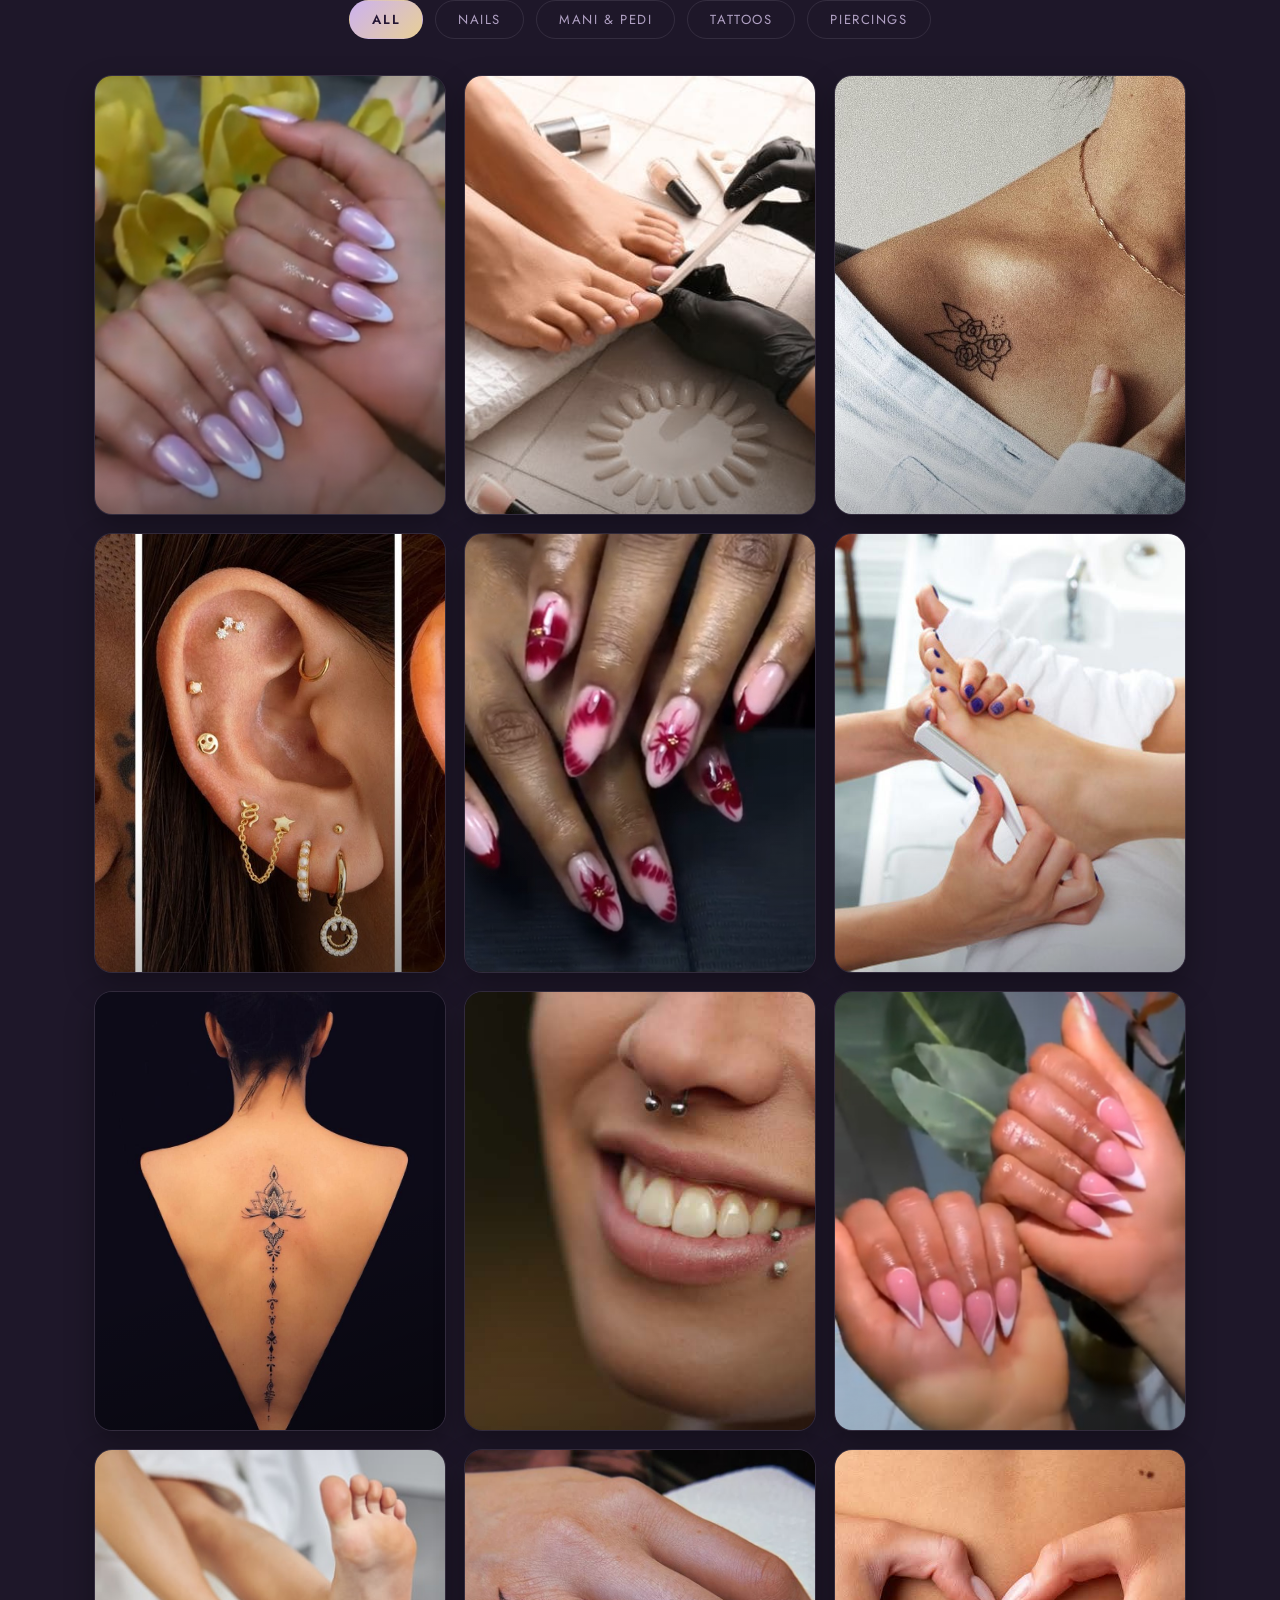
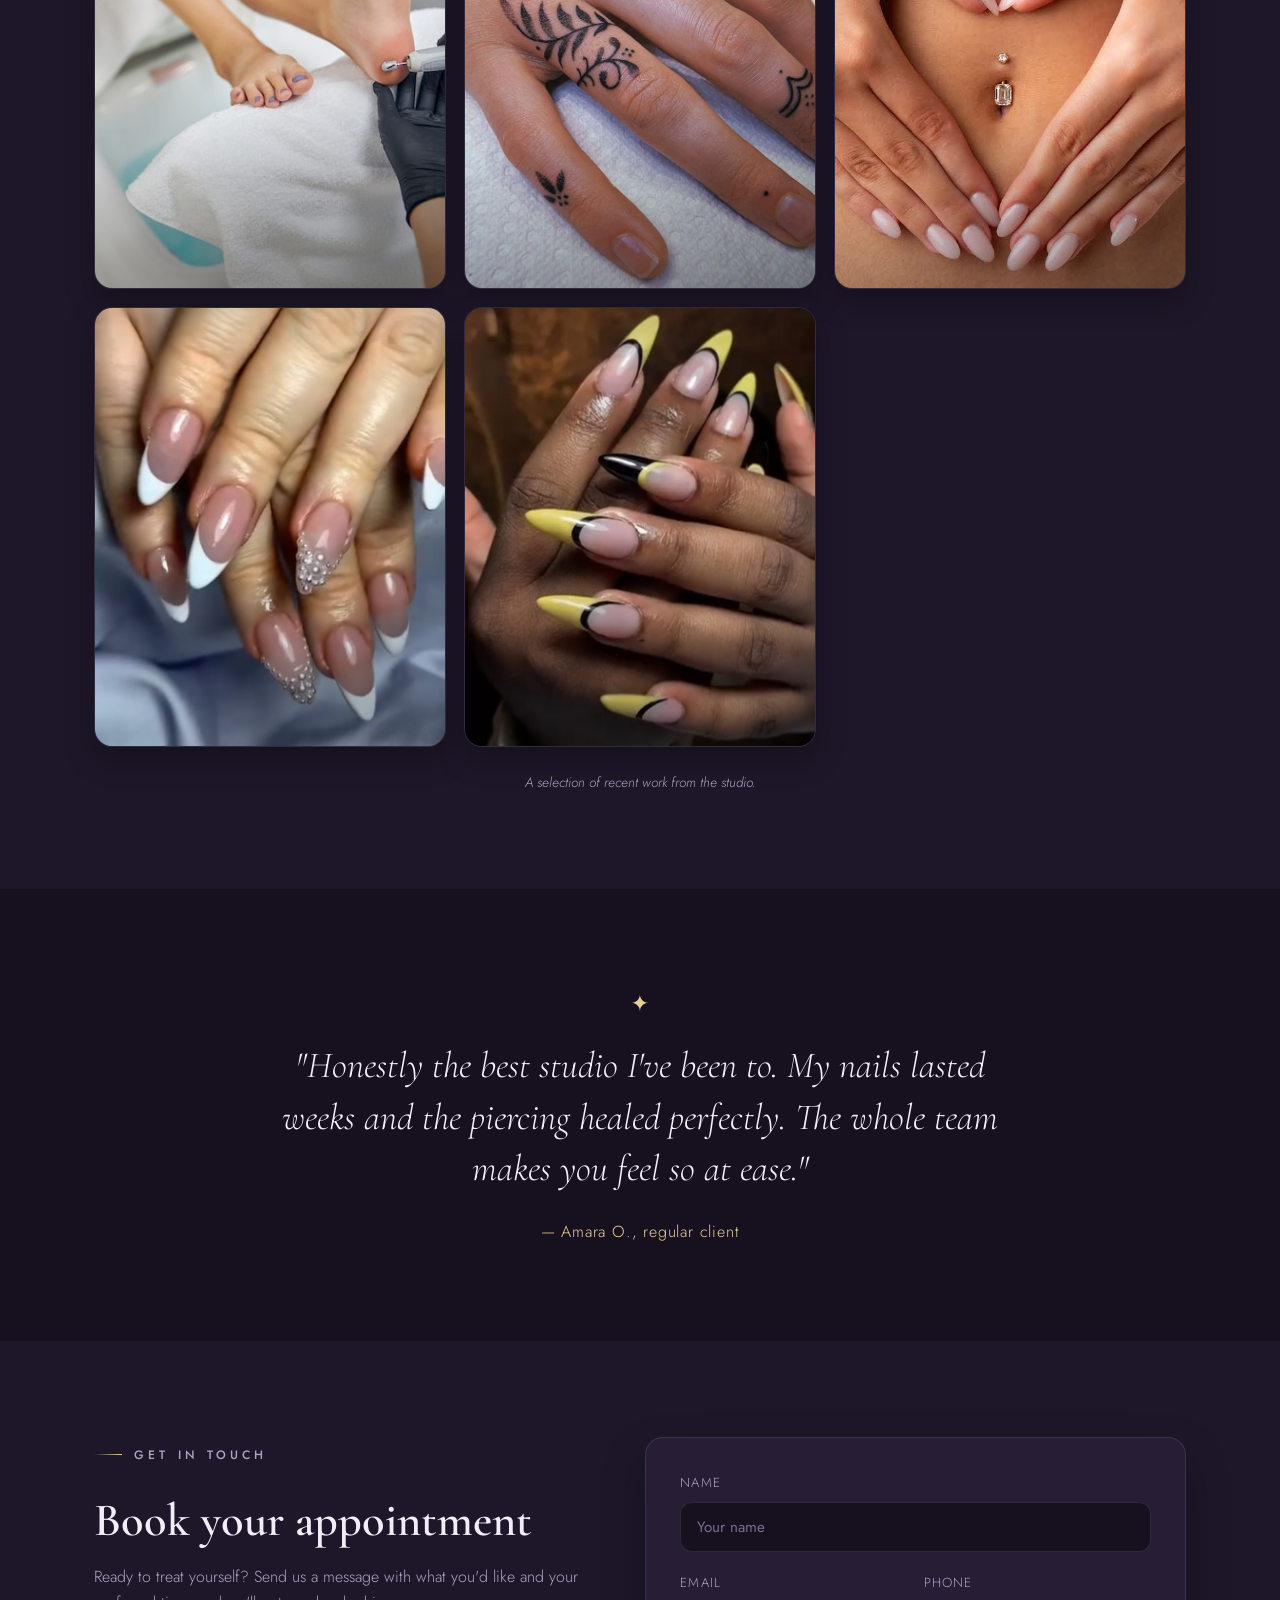
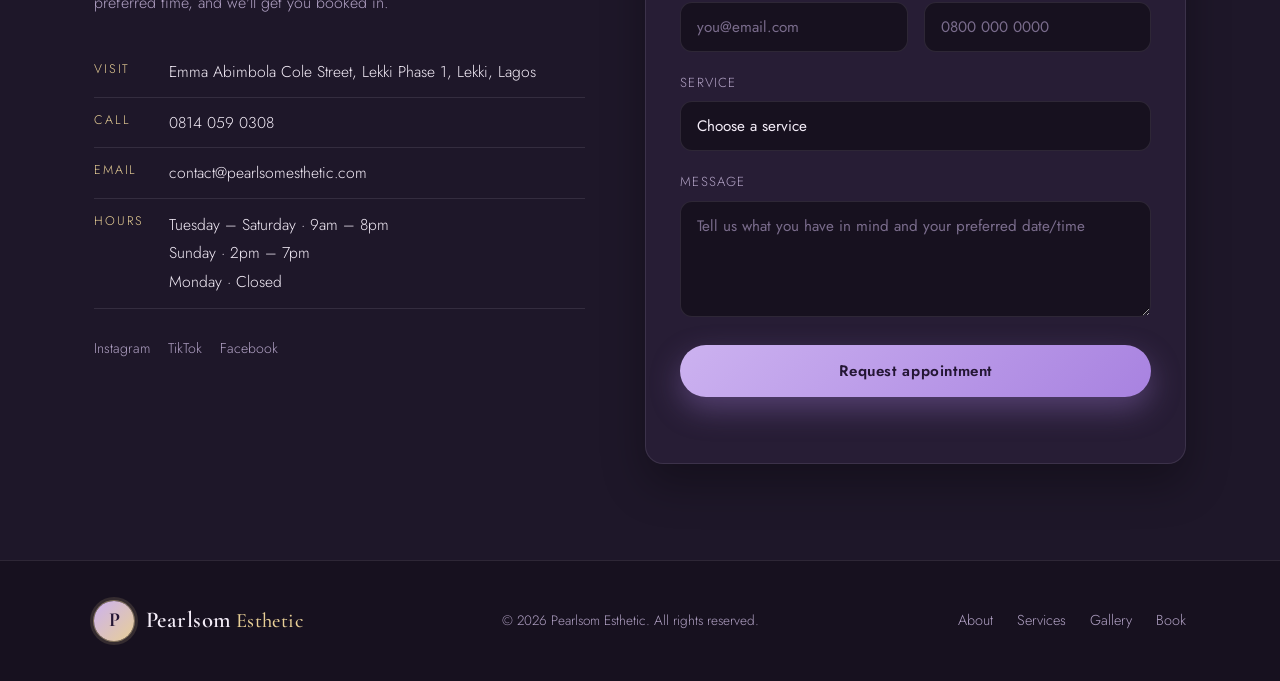
==== commit 54700caf: "Rework theme to elevated lilac luxe; remove falling charms - Restore a lilac direction, elevated to " ====
--- a/index.html
+++ b/index.html
@@ -16,30 +16,26 @@
   <meta property="og:type" content="website" />
 </head>
 <body>
-  <!-- Page-wide falling petals & charms (nails, diamonds, flowers) -->
+  <!-- Page-wide falling petals -->
   <div class="falling" aria-hidden="true">
-    <span class="fall petal" style="left:5%;animation-duration:14s;animation-delay:0s;width:13px;height:13px"></span>
-    <span class="fall charm" style="left:11%;animation-duration:18s;animation-delay:3s;font-size:22px">💅</span>
-    <span class="fall petal" style="left:18%;animation-duration:11s;animation-delay:1.5s;width:11px;height:11px"></span>
-    <span class="fall charm" style="left:25%;animation-duration:20s;animation-delay:6s;font-size:24px">🌸</span>
-    <span class="fall petal" style="left:31%;animation-duration:16s;animation-delay:2s;width:16px;height:16px"></span>
-    <span class="fall charm" style="left:38%;animation-duration:13s;animation-delay:8s;font-size:20px">💎</span>
-    <span class="fall petal" style="left:44%;animation-duration:19s;animation-delay:4.5s;width:12px;height:12px"></span>
-    <span class="fall charm" style="left:50%;animation-duration:22s;animation-delay:0.8s;font-size:22px">🌷</span>
-    <span class="fall petal" style="left:56%;animation-duration:12s;animation-delay:7s;width:14px;height:14px"></span>
-    <span class="fall charm" style="left:62%;animation-duration:17s;animation-delay:3.5s;font-size:22px">🌺</span>
-    <span class="fall petal" style="left:69%;animation-duration:15s;animation-delay:5.5s;width:10px;height:10px"></span>
-    <span class="fall charm" style="left:75%;animation-duration:21s;animation-delay:9s;font-size:23px">💅</span>
-    <span class="fall petal" style="left:81%;animation-duration:13s;animation-delay:2.5s;width:15px;height:15px"></span>
-    <span class="fall charm" style="left:87%;animation-duration:18s;animation-delay:6.5s;font-size:20px">💎</span>
-    <span class="fall petal" style="left:93%;animation-duration:16s;animation-delay:4s;width:12px;height:12px"></span>
-    <span class="fall charm" style="left:8%;animation-duration:20s;animation-delay:11s;font-size:22px">🌹</span>
-    <span class="fall charm" style="left:34%;animation-duration:15s;animation-delay:12s;font-size:22px">🌼</span>
-    <span class="fall charm" style="left:66%;animation-duration:19s;animation-delay:10s;font-size:19px">💎</span>
-    <span class="fall petal" style="left:48%;animation-duration:14s;animation-delay:13s;width:13px;height:13px"></span>
-    <span class="fall charm" style="left:97%;animation-duration:22s;animation-delay:8.5s;font-size:22px">🌸</span>
-    <span class="fall charm" style="left:2%;animation-duration:17s;animation-delay:5s;font-size:21px">💅</span>
-    <span class="fall charm" style="left:90%;animation-duration:16s;animation-delay:1.2s;font-size:22px">🌷</span>
+    <span class="fall petal" style="left:4%;animation-duration:15s;animation-delay:0s;width:13px;height:13px"></span>
+    <span class="fall petal gold" style="left:11%;animation-duration:19s;animation-delay:3s;width:11px;height:11px"></span>
+    <span class="fall petal" style="left:18%;animation-duration:12s;animation-delay:1.5s;width:15px;height:15px"></span>
+    <span class="fall petal" style="left:25%;animation-duration:21s;animation-delay:6s;width:12px;height:12px"></span>
+    <span class="fall petal gold" style="left:32%;animation-duration:16s;animation-delay:2s;width:16px;height:16px"></span>
+    <span class="fall petal" style="left:39%;animation-duration:13s;animation-delay:8s;width:11px;height:11px"></span>
+    <span class="fall petal" style="left:46%;animation-duration:20s;animation-delay:4.5s;width:14px;height:14px"></span>
+    <span class="fall petal gold" style="left:52%;animation-duration:22s;animation-delay:0.8s;width:12px;height:12px"></span>
+    <span class="fall petal" style="left:59%;animation-duration:12s;animation-delay:7s;width:15px;height:15px"></span>
+    <span class="fall petal" style="left:66%;animation-duration:18s;animation-delay:3.5s;width:11px;height:11px"></span>
+    <span class="fall petal gold" style="left:72%;animation-duration:15s;animation-delay:5.5s;width:13px;height:13px"></span>
+    <span class="fall petal" style="left:79%;animation-duration:21s;animation-delay:9s;width:16px;height:16px"></span>
+    <span class="fall petal" style="left:85%;animation-duration:13s;animation-delay:2.5s;width:12px;height:12px"></span>
+    <span class="fall petal gold" style="left:91%;animation-duration:19s;animation-delay:6.5s;width:11px;height:11px"></span>
+    <span class="fall petal" style="left:96%;animation-duration:16s;animation-delay:4s;width:14px;height:14px"></span>
+    <span class="fall petal" style="left:8%;animation-duration:20s;animation-delay:11s;width:12px;height:12px"></span>
+    <span class="fall petal" style="left:43%;animation-duration:17s;animation-delay:12.5s;width:13px;height:13px"></span>
+    <span class="fall petal gold" style="left:63%;animation-duration:23s;animation-delay:10s;width:12px;height:12px"></span>
   </div>
 
   <!-- Header -->
--- a/styles.css
+++ b/styles.css
@@ -1,21 +1,19 @@
 /* ============================================================
-   Pearlsom Esthetic — styles (baby-pink glam theme)
+   Pearlsom Esthetic — styles (lilac luxe: elegant, glam, premium)
    ============================================================ */
 
 :root {
-  --blush: #fff5f8;        /* page background */
-  --blush-soft: #ffe9f1;   /* alternating section background */
-  --blush-deep: #ffd6e6;   /* soft accents */
-  --white: #ffffff;        /* cards & surfaces */
-  --pink: #f8a9cb;         /* baby pink */
-  --pink-mid: #f183b1;     /* mid pink */
-  --pink-deep: #df5c96;    /* emphasis / buttons */
-  --rose-gold: #cf9d6c;    /* glam metallic accent */
-  --rose-gold-soft: #e8c9a4;
-  --plum: #4c2233;         /* primary text */
-  --mauve: #8a6070;        /* muted text */
-  --line: rgba(76, 34, 51, 0.10);
-  --gold-line: rgba(207, 157, 108, 0.5);
+  --bg: #17111f;           /* deep aubergine */
+  --bg-soft: #1e1729;      /* alternating sections */
+  --surface: #271d35;      /* cards & panels */
+  --cream: #f4edf8;        /* primary text */
+  --muted: #b1a1c4;        /* secondary text */
+  --lilac: #ccb2f0;        /* elegant lilac */
+  --lilac-deep: #a882e0;
+  --gold: #e8cf96;         /* champagne gold */
+  --gold-deep: #caa356;
+  --line: rgba(244, 237, 248, 0.10);
+  --gold-line: rgba(232, 207, 150, 0.42);
   --radius: 18px;
   --max: 1140px;
   --serif: "Cormorant Garamond", Georgia, serif;
@@ -29,12 +27,13 @@
 
 body {
   font-family: var(--sans);
-  color: var(--plum);
-  color-scheme: light;
+  color: var(--cream);
+  color-scheme: dark;
   background:
-    radial-gradient(1100px 560px at 82% -8%, #ffe1ee 0%, transparent 60%),
-    radial-gradient(900px 500px at -5% 12%, #ffe8df 0%, transparent 55%),
-    var(--blush);
+    radial-gradient(1100px 560px at 82% -8%, rgba(168, 130, 224, 0.22), transparent 60%),
+    radial-gradient(900px 520px at -6% 10%, rgba(232, 207, 150, 0.10), transparent 55%),
+    var(--bg);
+  background-attachment: fixed;
   line-height: 1.65;
   font-weight: 300;
   -webkit-font-smoothing: antialiased;
@@ -45,15 +44,15 @@
 
 .section { padding: 96px 0; position: relative; }
 
-h1, h2, h3 { font-family: var(--serif); font-weight: 600; line-height: 1.1; color: var(--plum); }
+h1, h2, h3 { font-family: var(--serif); font-weight: 600; line-height: 1.1; color: var(--cream); }
 
 a { color: inherit; text-decoration: none; }
 
 .eyebrow {
   font-size: 0.76rem;
-  letter-spacing: 0.32em;
+  letter-spacing: 0.34em;
   text-transform: uppercase;
-  color: var(--pink-deep);
+  color: var(--gold);
   font-weight: 500;
   margin-bottom: 16px;
   display: inline-flex;
@@ -62,44 +61,55 @@
 }
 .eyebrow::before {
   content: "";
-  width: 26px; height: 1px;
-  background: linear-gradient(90deg, transparent, var(--pink-deep));
+  width: 28px; height: 1px;
+  background: linear-gradient(90deg, transparent, var(--gold));
 }
 .section-head .eyebrow::after {
   content: "";
-  width: 26px; height: 1px;
-  background: linear-gradient(90deg, var(--pink-deep), transparent);
+  width: 28px; height: 1px;
+  background: linear-gradient(90deg, var(--gold), transparent);
 }
 
 /* ---------- Buttons ---------- */
 .btn {
+  position: relative;
   display: inline-flex;
   align-items: center;
   justify-content: center;
   gap: 8px;
-  background: linear-gradient(135deg, var(--pink-mid), var(--pink-deep));
-  color: #fff;
-  padding: 15px 30px;
+  background: linear-gradient(135deg, var(--lilac), var(--lilac-deep));
+  color: #241634;
+  padding: 15px 32px;
   border-radius: 999px;
   font-family: var(--sans);
-  font-weight: 500;
+  font-weight: 600;
   font-size: 0.95rem;
-  letter-spacing: 0.03em;
+  letter-spacing: 0.04em;
   border: none;
   cursor: pointer;
+  overflow: hidden;
   transition: transform 0.25s ease, box-shadow 0.25s ease, filter 0.25s ease;
-  box-shadow: 0 10px 26px rgba(223, 92, 150, 0.32);
-}
-.btn:hover { transform: translateY(-2px); box-shadow: 0 16px 38px rgba(223, 92, 150, 0.42); filter: brightness(1.03); }
-.btn:focus-visible { outline: 2px solid var(--rose-gold); outline-offset: 3px; }
+  box-shadow: 0 12px 30px rgba(168, 130, 224, 0.35);
+}
+.btn::after {
+  content: "";
+  position: absolute; inset: 0;
+  background: linear-gradient(120deg, transparent 30%, rgba(255, 255, 255, 0.45) 50%, transparent 70%);
+  transform: translateX(-120%);
+  transition: transform 0.7s ease;
+}
+.btn:hover { transform: translateY(-2px); box-shadow: 0 18px 42px rgba(168, 130, 224, 0.5); }
+.btn:hover::after { transform: translateX(120%); }
+.btn:focus-visible { outline: 2px solid var(--gold); outline-offset: 3px; }
 .btn-ghost {
   background: transparent;
-  border: 1px solid var(--pink);
-  color: var(--pink-deep);
+  border: 1px solid var(--gold-line);
+  color: var(--gold);
   box-shadow: none;
 }
-.btn-ghost:hover { background: rgba(248, 169, 203, 0.16); border-color: var(--pink-deep); box-shadow: none; }
-.btn-small { padding: 10px 22px; font-size: 0.85rem; }
+.btn-ghost::after { display: none; }
+.btn-ghost:hover { background: rgba(232, 207, 150, 0.10); border-color: var(--gold); box-shadow: none; }
+.btn-small { padding: 10px 24px; font-size: 0.85rem; }
 .btn-full { width: 100%; }
 
 /* ---------- Header ---------- */
@@ -107,35 +117,35 @@
   position: sticky;
   top: 0;
   z-index: 50;
-  background: rgba(255, 245, 248, 0.82);
-  backdrop-filter: blur(14px);
-  -webkit-backdrop-filter: blur(14px);
+  background: rgba(23, 17, 31, 0.72);
+  backdrop-filter: blur(16px);
+  -webkit-backdrop-filter: blur(16px);
   border-bottom: 1px solid var(--line);
 }
-.header-inner { display: flex; align-items: center; justify-content: space-between; height: 74px; }
+.header-inner { display: flex; align-items: center; justify-content: space-between; height: 76px; }
 
 .brand { display: flex; align-items: center; gap: 12px; }
 .brand-mark {
   width: 40px; height: 40px;
   display: grid; place-items: center;
   border-radius: 50%;
-  background: linear-gradient(135deg, var(--pink), var(--rose-gold));
-  color: #fff;
+  background: linear-gradient(135deg, var(--lilac), var(--gold));
+  color: #241634;
   font-family: var(--serif);
   font-weight: 700;
   font-size: 1.25rem;
-  box-shadow: 0 0 0 1px var(--gold-line), 0 0 0 4px rgba(248, 169, 203, 0.28);
-}
-.brand-text { font-family: var(--serif); font-size: 1.4rem; font-weight: 600; letter-spacing: 0.01em; }
-.brand-text em { font-style: normal; color: var(--pink-deep); font-weight: 500; margin-left: 4px; font-size: 0.9em; }
+  box-shadow: 0 0 0 1px var(--gold-line), 0 0 0 4px rgba(232, 207, 150, 0.14);
+}
+.brand-text { font-family: var(--serif); font-size: 1.42rem; font-weight: 600; letter-spacing: 0.02em; }
+.brand-text em { font-style: normal; color: var(--gold); font-weight: 500; margin-left: 4px; font-size: 0.9em; }
 
 .nav { display: flex; align-items: center; gap: 30px; }
-.nav a { font-size: 0.92rem; color: var(--mauve); transition: color 0.2s ease; }
-.nav a:hover { color: var(--pink-deep); }
-.nav .nav-cta { color: #fff; }
+.nav a { font-size: 0.92rem; color: var(--muted); transition: color 0.2s ease; }
+.nav a:hover { color: var(--gold); }
+.nav .nav-cta { color: #241634; }
 
 .nav-toggle { display: none; flex-direction: column; gap: 5px; background: none; border: none; cursor: pointer; padding: 6px; }
-.nav-toggle span { width: 24px; height: 2px; background: var(--plum); transition: 0.3s; border-radius: 2px; }
+.nav-toggle span { width: 24px; height: 2px; background: var(--cream); transition: 0.3s; border-radius: 2px; }
 
 /* ---------- Hero ---------- */
 .hero { position: relative; padding: 92px 0 104px; overflow: hidden; text-align: center; }
@@ -143,40 +153,42 @@
 .hero-logo {
   position: relative;
   display: inline-block;
-  margin-bottom: 32px;
-  padding: 10px;
+  margin-bottom: 34px;
+  padding: 3px;
   border-radius: 28px;
-  background: linear-gradient(135deg, rgba(248, 169, 203, 0.55), rgba(232, 201, 164, 0.55));
-  box-shadow: 0 22px 55px rgba(223, 92, 150, 0.30);
+  background: linear-gradient(135deg, var(--gold), var(--lilac) 45%, var(--gold-deep));
+  box-shadow: 0 24px 60px rgba(0, 0, 0, 0.5);
 }
 .hero-logo::after {
   content: "";
-  position: absolute; inset: -30px;
+  position: absolute; inset: -34px;
   border-radius: 50%;
-  background: radial-gradient(circle, rgba(248, 169, 203, 0.35), transparent 70%);
+  background: radial-gradient(circle, rgba(168, 130, 224, 0.4), transparent 70%);
   z-index: -1;
 }
-.hero-logo img { display: block; width: clamp(190px, 27vw, 300px); height: auto; border-radius: 20px; }
-.hero-actions { justify-content: center; }
+.hero-logo img { display: block; width: clamp(190px, 27vw, 300px); height: auto; border-radius: 25px; }
+.hero-actions { display: flex; flex-wrap: wrap; gap: 14px; justify-content: center; }
 .hero h1 { font-size: clamp(2.6rem, 6.4vw, 4.9rem); margin-bottom: 22px; }
 .hero h1 span {
   font-family: var(--script);
   font-weight: 400;
-  color: var(--pink-deep);
-  font-size: 1.32em;
+  font-size: 1.34em;
   line-height: 1;
   display: inline-block;
   padding-top: 8px;
-}
-.hero-sub { font-size: 1.15rem; color: var(--mauve); max-width: 560px; margin: 0 auto 36px; }
-.hero-actions { display: flex; flex-wrap: wrap; gap: 14px; }
+  background: linear-gradient(120deg, var(--gold-deep), #f6e6b8 45%, var(--gold));
+  -webkit-background-clip: text;
+  background-clip: text;
+  color: transparent;
+}
+.hero-sub { font-size: 1.15rem; color: var(--muted); max-width: 560px; margin: 0 auto 36px; }
 
 .hero-glow {
   position: absolute;
   top: -18%; right: -8%;
   width: 640px; height: 640px;
-  background: radial-gradient(circle, rgba(248, 169, 203, 0.5), transparent 62%);
-  filter: blur(18px);
+  background: radial-gradient(circle, rgba(168, 130, 224, 0.34), transparent 62%);
+  filter: blur(20px);
   z-index: 1;
   pointer-events: none;
 }
@@ -186,15 +198,15 @@
   bottom: -34%; left: -26%;
   width: 380px; height: 380px;
   border-radius: 50%;
-  background: radial-gradient(circle, rgba(232, 201, 164, 0.4), transparent 65%);
-}
-
-/* ---------- Page-wide falling petals & charms ---------- */
+  background: radial-gradient(circle, rgba(232, 207, 150, 0.2), transparent 65%);
+}
+
+/* ---------- Page-wide falling petals ---------- */
 .falling { position: fixed; inset: 0; z-index: 40; pointer-events: none; overflow: hidden; }
 .fall {
   position: absolute;
   top: 0;
-  --peak: 0.62;
+  --peak: 0.65;
   animation-name: fall;
   animation-timing-function: linear;
   animation-iteration-count: infinite;
@@ -202,14 +214,14 @@
 }
 .fall.petal {
   width: 14px; height: 14px;
-  background: linear-gradient(135deg, var(--pink), var(--pink-mid));
+  background: linear-gradient(135deg, var(--lilac), var(--lilac-deep));
   border-radius: 100% 0 100% 0;
+  box-shadow: 0 0 8px rgba(204, 178, 240, 0.35);
+}
+.fall.petal.gold {
+  background: linear-gradient(135deg, var(--gold), var(--gold-deep));
+  box-shadow: 0 0 8px rgba(232, 207, 150, 0.4);
   --peak: 0.7;
-}
-.fall.charm {
-  line-height: 1;
-  --peak: 0.5;
-  filter: drop-shadow(0 3px 5px rgba(223, 92, 150, 0.22));
 }
 @keyframes fall {
   0%   { transform: translate(0, -12vh) rotate(0deg); opacity: 0; }
@@ -220,97 +232,96 @@
 }
 
 /* ---------- Marquee ---------- */
-.marquee { border-top: 1px solid var(--line); border-bottom: 1px solid var(--line); padding: 20px 0; overflow: hidden; background: var(--white); }
+.marquee { border-top: 1px solid var(--line); border-bottom: 1px solid var(--line); padding: 20px 0; overflow: hidden; background: var(--bg-soft); }
 .marquee-track { display: flex; gap: 28px; white-space: nowrap; width: max-content; animation: scroll 26s linear infinite; }
-.marquee-track span { font-family: var(--serif); font-size: 1.5rem; color: var(--mauve); font-style: italic; }
-.marquee-track span:nth-child(even) { color: var(--pink-deep); font-style: normal; }
+.marquee-track span { font-family: var(--serif); font-size: 1.5rem; color: var(--muted); font-style: italic; }
+.marquee-track span:nth-child(even) { color: var(--gold); font-style: normal; }
 @keyframes scroll { to { transform: translateX(-50%); } }
 
 /* ---------- About ---------- */
-.about { background: var(--white); }
+.about { background: var(--bg-soft); }
 .about-grid { display: grid; grid-template-columns: 1fr 1.1fr; gap: 64px; align-items: center; }
 .about-visual { position: relative; }
 .about-logo-frame {
   border-radius: var(--radius);
   overflow: hidden;
   border: 1px solid var(--gold-line);
-  box-shadow: 0 24px 50px rgba(223, 92, 150, 0.18);
-  background: var(--blush-soft);
+  box-shadow: 0 30px 60px rgba(0, 0, 0, 0.5);
+  background: var(--surface);
 }
 .about-logo-frame img { display: block; width: 100%; height: auto; }
 .about-badge {
   position: absolute; bottom: -16px; right: -12px;
-  background: linear-gradient(135deg, var(--pink-mid), var(--pink-deep));
-  color: #fff;
+  background: linear-gradient(135deg, var(--gold), var(--gold-deep));
+  color: #241634;
   font-family: var(--serif); font-weight: 700; font-size: 1rem;
   padding: 10px 20px; border-radius: 999px; z-index: 3;
-  box-shadow: 0 10px 24px rgba(223, 92, 150, 0.35);
+  box-shadow: 0 12px 26px rgba(0, 0, 0, 0.4);
 }
 .about-text h2 { font-size: clamp(2rem, 4vw, 2.9rem); margin-bottom: 22px; }
-.about-text p { color: var(--mauve); margin-bottom: 18px; }
+.about-text p { color: var(--muted); margin-bottom: 18px; }
 .about-list { list-style: none; display: grid; grid-template-columns: 1fr 1fr; gap: 12px 24px; margin-top: 26px; }
-.about-list li { position: relative; padding-left: 28px; font-size: 0.95rem; color: var(--plum); }
-.about-list li::before { content: "\275B"; position: absolute; left: 0; top: -2px; color: var(--pink-deep); font-size: 1.05rem; }
+.about-list li { position: relative; padding-left: 28px; font-size: 0.95rem; color: var(--cream); }
+.about-list li::before { content: "\2726"; position: absolute; left: 0; top: 0; color: var(--gold); font-size: 0.95rem; }
 
 /* ---------- Section head ---------- */
 .section-head { text-align: center; max-width: 620px; margin: 0 auto 60px; }
-.section-head h2 { font-size: clamp(2rem, 4.5vw, 3.1rem); margin-bottom: 16px; letter-spacing: 0.01em; }
+.section-head h2 { font-size: clamp(2rem, 4.5vw, 3.1rem); margin-bottom: 18px; letter-spacing: 0.015em; }
 .section-head h2::after {
-  content: "\2740";
+  content: "";
   display: block;
-  margin: 14px auto 0;
-  color: var(--pink);
-  font-size: 1.25rem;
-  line-height: 1;
-}
-.section-lead { color: var(--mauve); }
+  width: 72px; height: 2px;
+  margin: 18px auto 0;
+  background: linear-gradient(90deg, transparent, var(--gold), transparent);
+}
+.section-lead { color: var(--muted); }
 
 /* ---------- Services ---------- */
-.services { background: var(--blush-soft); }
+.services { background: var(--bg); }
 .services-grid { display: grid; grid-template-columns: repeat(4, 1fr); gap: 22px; }
 .service-card {
   position: relative;
-  background: var(--white);
+  background: var(--surface);
   border: 1px solid var(--line);
   border-radius: var(--radius);
   padding: 34px 26px;
   display: flex; flex-direction: column;
   overflow: hidden;
-  box-shadow: 0 10px 30px rgba(223, 92, 150, 0.06);
+  box-shadow: 0 12px 34px rgba(0, 0, 0, 0.25);
   transition: transform 0.35s ease, border-color 0.35s ease, box-shadow 0.35s ease;
 }
 .service-card::before {
   content: "";
   position: absolute; top: 0; left: 0; right: 0;
   height: 3px;
-  background: linear-gradient(90deg, var(--pink), var(--rose-gold));
+  background: linear-gradient(90deg, var(--lilac), var(--gold));
   transform: scaleX(0);
   transform-origin: left;
   transition: transform 0.4s ease;
 }
 .service-card:hover {
   transform: translateY(-8px);
-  border-color: var(--pink);
-  box-shadow: 0 24px 48px rgba(223, 92, 150, 0.18);
+  border-color: var(--gold-line);
+  box-shadow: 0 26px 52px rgba(0, 0, 0, 0.4);
 }
 .service-card:hover::before { transform: scaleX(1); }
 .service-icon { font-size: 2.2rem; margin-bottom: 16px; }
 .service-card h3 { font-size: 1.5rem; margin-bottom: 12px; }
-.service-card > p { color: var(--mauve); font-size: 0.94rem; margin-bottom: 18px; }
+.service-card > p { color: var(--muted); font-size: 0.94rem; margin-bottom: 18px; }
 .service-card ul { list-style: none; margin-bottom: 22px; }
-.service-card ul li { font-size: 0.88rem; color: var(--plum); padding: 6px 0; border-bottom: 1px solid var(--line); }
+.service-card ul li { font-size: 0.88rem; color: var(--cream); padding: 6px 0; border-bottom: 1px solid var(--line); }
 .service-card ul li:last-child { border-bottom: none; }
-.service-price { margin-top: auto; font-family: var(--serif); font-size: 1.4rem; color: var(--pink-deep); font-weight: 600; }
-.services-note { text-align: center; color: var(--mauve); margin-top: 40px; font-size: 0.92rem; }
-.services-note a { color: var(--pink-deep); border-bottom: 1px solid var(--pink-deep); }
+.service-price { margin-top: auto; font-family: var(--serif); font-size: 1.4rem; color: var(--gold); font-weight: 600; }
+.services-note { text-align: center; color: var(--muted); margin-top: 40px; font-size: 0.92rem; }
+.services-note a { color: var(--gold); border-bottom: 1px solid var(--gold-line); }
 
 /* ---------- Gallery ---------- */
-.gallery { background: var(--white); }
+.gallery { background: var(--bg-soft); }
 .gallery-filters { display: flex; flex-wrap: wrap; justify-content: center; gap: 12px; margin-bottom: 36px; }
 .filter-btn {
   background: transparent;
-  border: 1px solid var(--pink);
-  color: var(--mauve);
+  border: 1px solid var(--line);
+  color: var(--muted);
   font-family: var(--sans);
   font-size: 0.82rem;
   letter-spacing: 0.12em;
@@ -320,14 +331,14 @@
   cursor: pointer;
   transition: color 0.25s ease, border-color 0.25s ease, background 0.25s ease;
 }
-.filter-btn:hover { color: var(--pink-deep); border-color: var(--pink-deep); }
+.filter-btn:hover { color: var(--gold); border-color: var(--gold-line); }
 .filter-btn.is-active {
-  color: #fff;
-  background: linear-gradient(135deg, var(--pink-mid), var(--pink-deep));
+  color: #241634;
+  background: linear-gradient(135deg, var(--lilac), var(--gold));
   border-color: transparent;
-  font-weight: 500;
-}
-.filter-btn:focus-visible { outline: 2px solid var(--rose-gold); outline-offset: 3px; }
+  font-weight: 600;
+}
+.filter-btn:focus-visible { outline: 2px solid var(--gold); outline-offset: 3px; }
 
 .gallery-grid { display: grid; grid-template-columns: repeat(3, 1fr); gap: 18px; }
 .gallery-item {
@@ -338,7 +349,7 @@
   border: 1px solid var(--line);
   aspect-ratio: 4 / 5;
   animation: fadeIn 0.5s ease both;
-  box-shadow: 0 10px 26px rgba(223, 92, 150, 0.08);
+  box-shadow: 0 12px 30px rgba(0, 0, 0, 0.3);
 }
 .gallery-item img {
   width: 100%; height: 100%;
@@ -346,69 +357,69 @@
   display: block;
   transition: transform 0.6s ease;
 }
-.gallery-item::after { content: ""; position: absolute; inset: 0; background: linear-gradient(160deg, transparent 58%, rgba(76, 34, 51, 0.22)); pointer-events: none; }
+.gallery-item::after { content: ""; position: absolute; inset: 0; background: linear-gradient(160deg, transparent 55%, rgba(0, 0, 0, 0.4)); pointer-events: none; }
 .gallery-item:hover img { transform: scale(1.05); }
 .gallery-item.is-hidden { display: none; }
 @keyframes fadeIn { from { opacity: 0; transform: translateY(12px); } to { opacity: 1; transform: translateY(0); } }
-.gallery-note { text-align: center; color: var(--mauve); margin-top: 24px; font-size: 0.85rem; font-style: italic; }
+.gallery-note { text-align: center; color: var(--muted); margin-top: 24px; font-size: 0.85rem; font-style: italic; }
 
 /* ---------- Testimonial ---------- */
-.testimonial { text-align: center; background: var(--blush-soft); }
+.testimonial { text-align: center; background: var(--bg); }
 .testimonial blockquote { max-width: 760px; margin: 0 auto; position: relative; }
 .testimonial blockquote::before {
-  content: "\2740";
+  content: "\2726";
   display: block;
-  color: var(--pink);
-  font-size: 1.6rem;
+  color: var(--gold);
+  font-size: 1.4rem;
   margin-bottom: 18px;
 }
-.testimonial p { font-family: var(--serif); font-size: clamp(1.5rem, 3.5vw, 2.3rem); font-style: italic; line-height: 1.4; margin-bottom: 24px; color: var(--plum); }
-.testimonial cite { color: var(--pink-deep); font-style: normal; letter-spacing: 0.05em; }
+.testimonial p { font-family: var(--serif); font-size: clamp(1.5rem, 3.5vw, 2.3rem); font-style: italic; line-height: 1.4; margin-bottom: 24px; color: var(--cream); }
+.testimonial cite { color: var(--gold); font-style: normal; letter-spacing: 0.05em; }
 
 /* ---------- Contact ---------- */
-.contact { background: var(--white); }
+.contact { background: var(--bg-soft); }
 .contact-grid { display: grid; grid-template-columns: 1fr 1.1fr; gap: 60px; align-items: start; }
 .contact-info h2 { font-size: clamp(2rem, 4vw, 2.9rem); margin-bottom: 18px; }
-.contact-info > p { color: var(--mauve); margin-bottom: 30px; }
+.contact-info > p { color: var(--muted); margin-bottom: 30px; }
 .contact-details { list-style: none; margin-bottom: 28px; }
-.contact-details li { padding: 12px 0; border-bottom: 1px solid var(--line); font-size: 0.98rem; color: var(--plum); }
-.contact-details li span { display: inline-block; width: 70px; color: var(--pink-deep); font-size: 0.78rem; letter-spacing: 0.15em; text-transform: uppercase; vertical-align: top; }
-.contact-details li .hours-lines { width: auto; color: var(--plum); font-size: 0.98rem; letter-spacing: normal; text-transform: none; line-height: 1.8; }
-.contact-details a:hover { color: var(--pink-deep); }
+.contact-details li { padding: 12px 0; border-bottom: 1px solid var(--line); font-size: 0.98rem; color: var(--cream); }
+.contact-details li span { display: inline-block; width: 70px; color: var(--gold); font-size: 0.78rem; letter-spacing: 0.15em; text-transform: uppercase; vertical-align: top; }
+.contact-details li .hours-lines { width: auto; color: var(--cream); font-size: 0.98rem; letter-spacing: normal; text-transform: none; line-height: 1.8; }
+.contact-details a:hover { color: var(--gold); }
 .socials { display: flex; gap: 18px; }
-.socials a { font-size: 0.88rem; color: var(--mauve); border-bottom: 1px solid transparent; padding-bottom: 2px; transition: 0.2s; }
-.socials a:hover { color: var(--pink-deep); border-color: var(--pink-deep); }
-
-.contact-form { background: var(--blush); border: 1px solid var(--line); border-radius: var(--radius); padding: 34px; box-shadow: 0 16px 40px rgba(223, 92, 150, 0.10); }
+.socials a { font-size: 0.88rem; color: var(--muted); border-bottom: 1px solid transparent; padding-bottom: 2px; transition: 0.2s; }
+.socials a:hover { color: var(--gold); border-color: var(--gold); }
+
+.contact-form { background: var(--surface); border: 1px solid var(--line); border-radius: var(--radius); padding: 34px; box-shadow: 0 20px 44px rgba(0, 0, 0, 0.3); }
 .field { margin-bottom: 20px; }
 .field-row { display: grid; grid-template-columns: 1fr 1fr; gap: 16px; }
-.field label { display: block; font-size: 0.82rem; letter-spacing: 0.08em; text-transform: uppercase; color: var(--mauve); margin-bottom: 8px; }
+.field label { display: block; font-size: 0.82rem; letter-spacing: 0.08em; text-transform: uppercase; color: var(--muted); margin-bottom: 8px; }
 .field input, .field select, .field textarea {
   width: 100%;
-  background: var(--white);
+  background: var(--bg);
   border: 1px solid var(--line);
   border-radius: 12px;
   padding: 13px 16px;
-  color: var(--plum);
+  color: var(--cream);
   font-family: var(--sans);
   font-size: 0.95rem;
   transition: border-color 0.2s ease, box-shadow 0.2s ease;
 }
-.field input::placeholder, .field textarea::placeholder { color: #c19aab; }
-.field input:focus, .field select:focus, .field textarea:focus { outline: none; border-color: var(--pink); box-shadow: 0 0 0 3px rgba(248, 169, 203, 0.28); }
+.field input::placeholder, .field textarea::placeholder { color: #7a6c8c; }
+.field input:focus, .field select:focus, .field textarea:focus { outline: none; border-color: var(--lilac); box-shadow: 0 0 0 3px rgba(168, 130, 224, 0.22); }
 .field textarea { resize: vertical; }
 .field select { appearance: none; cursor: pointer; }
 .form-status { margin-top: 14px; font-size: 0.9rem; text-align: center; min-height: 1.2em; }
-.form-status.success { color: var(--pink-deep); }
-.form-status.error { color: #c0392b; }
+.form-status.success { color: var(--gold); }
+.form-status.error { color: #e6849a; }
 
 /* ---------- Footer ---------- */
-.site-footer { border-top: 1px solid var(--line); padding: 40px 0; background: var(--blush-soft); }
+.site-footer { border-top: 1px solid var(--line); padding: 40px 0; background: var(--bg); }
 .footer-inner { display: flex; align-items: center; justify-content: space-between; gap: 20px; flex-wrap: wrap; }
-.footer-copy { color: var(--mauve); font-size: 0.85rem; }
+.footer-copy { color: var(--muted); font-size: 0.85rem; }
 .footer-nav { display: flex; gap: 24px; }
-.footer-nav a { color: var(--mauve); font-size: 0.9rem; transition: 0.2s; }
-.footer-nav a:hover { color: var(--pink-deep); }
+.footer-nav a { color: var(--muted); font-size: 0.9rem; transition: 0.2s; }
+.footer-nav a:hover { color: var(--gold); }
 
 /* ---------- Responsive ---------- */
 @media (max-width: 900px) {
@@ -421,11 +432,11 @@
 @media (max-width: 640px) {
   .section { padding: 72px 0; }
   .nav {
-    position: fixed; top: 74px; left: 0; right: 0;
+    position: fixed; top: 76px; left: 0; right: 0;
     flex-direction: column; align-items: stretch; gap: 0;
-    background: var(--blush); border-bottom: 1px solid var(--line);
+    background: var(--bg-soft); border-bottom: 1px solid var(--line);
     padding: 12px 24px 24px;
-    box-shadow: 0 20px 40px rgba(76, 34, 51, 0.08);
+    box-shadow: 0 22px 44px rgba(0, 0, 0, 0.4);
     transform: translateY(-140%); transition: transform 0.35s ease;
   }
   .nav.open { transform: translateY(0); }
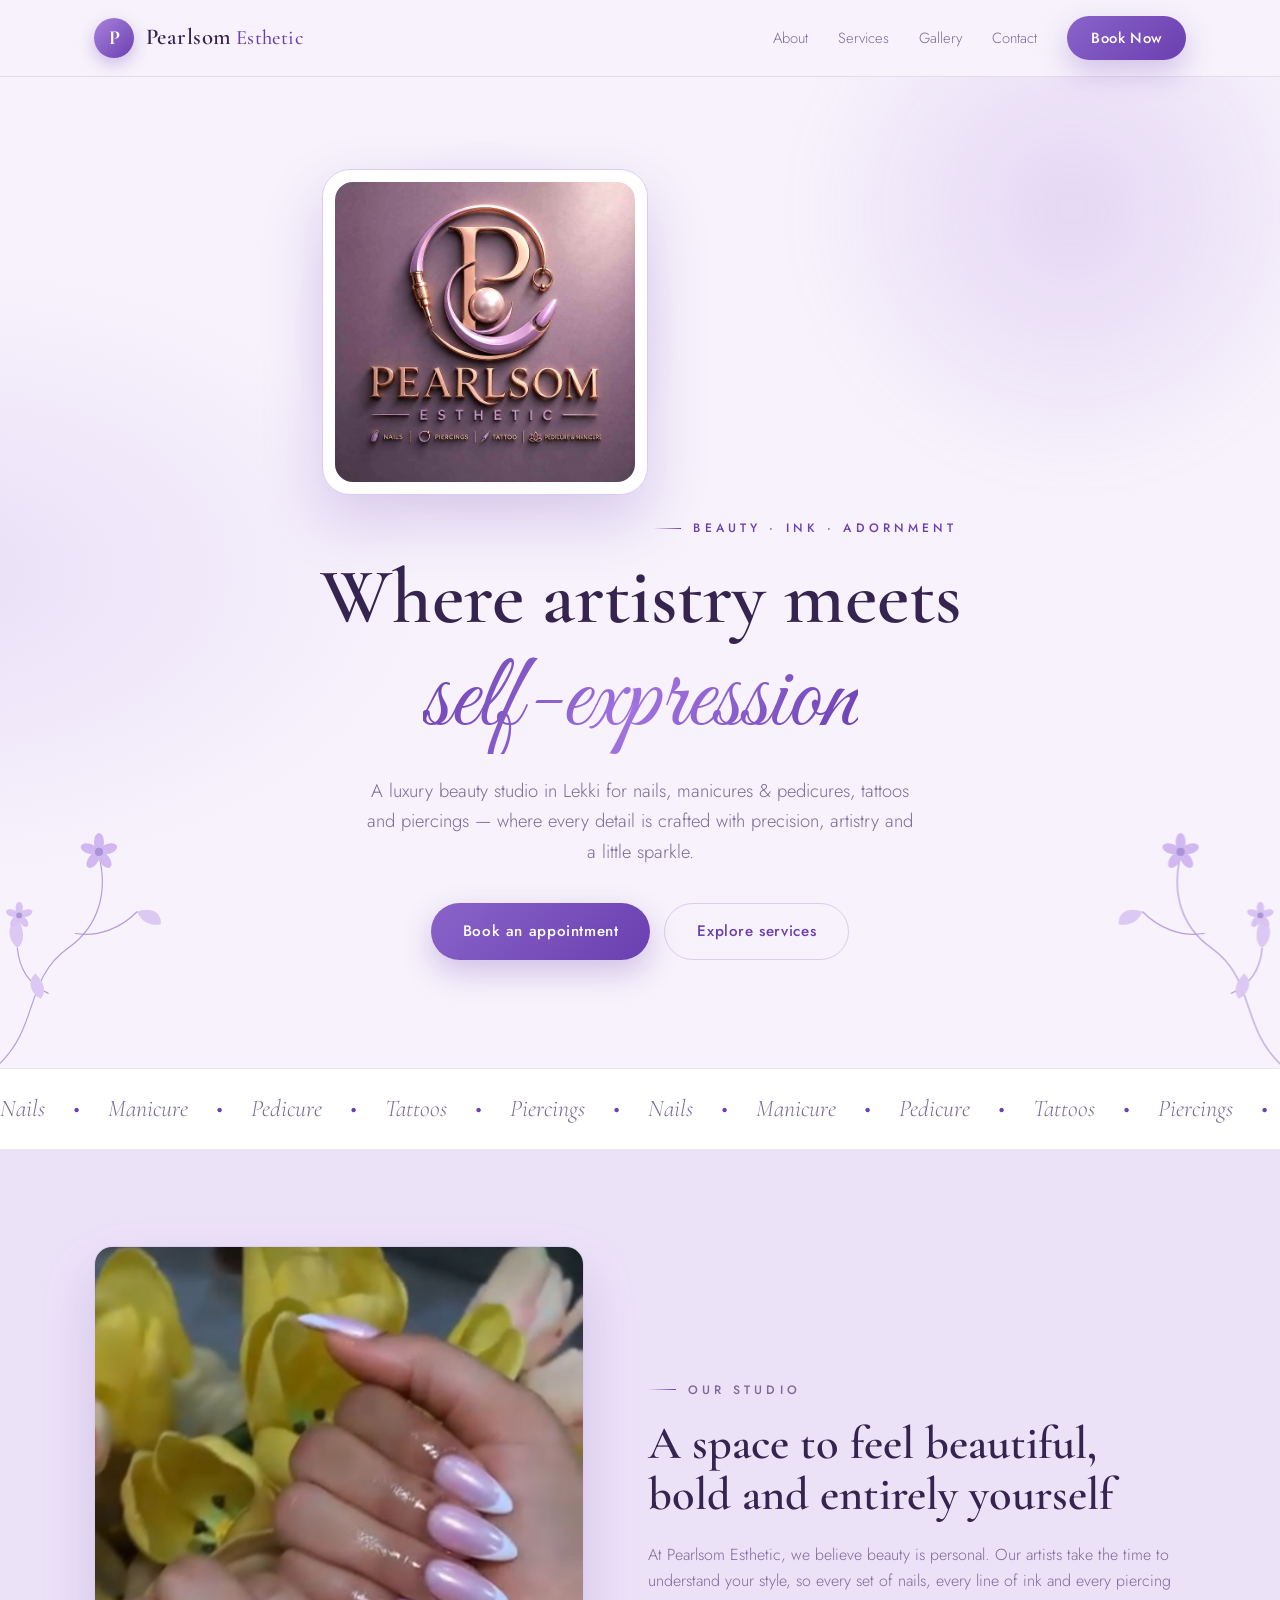
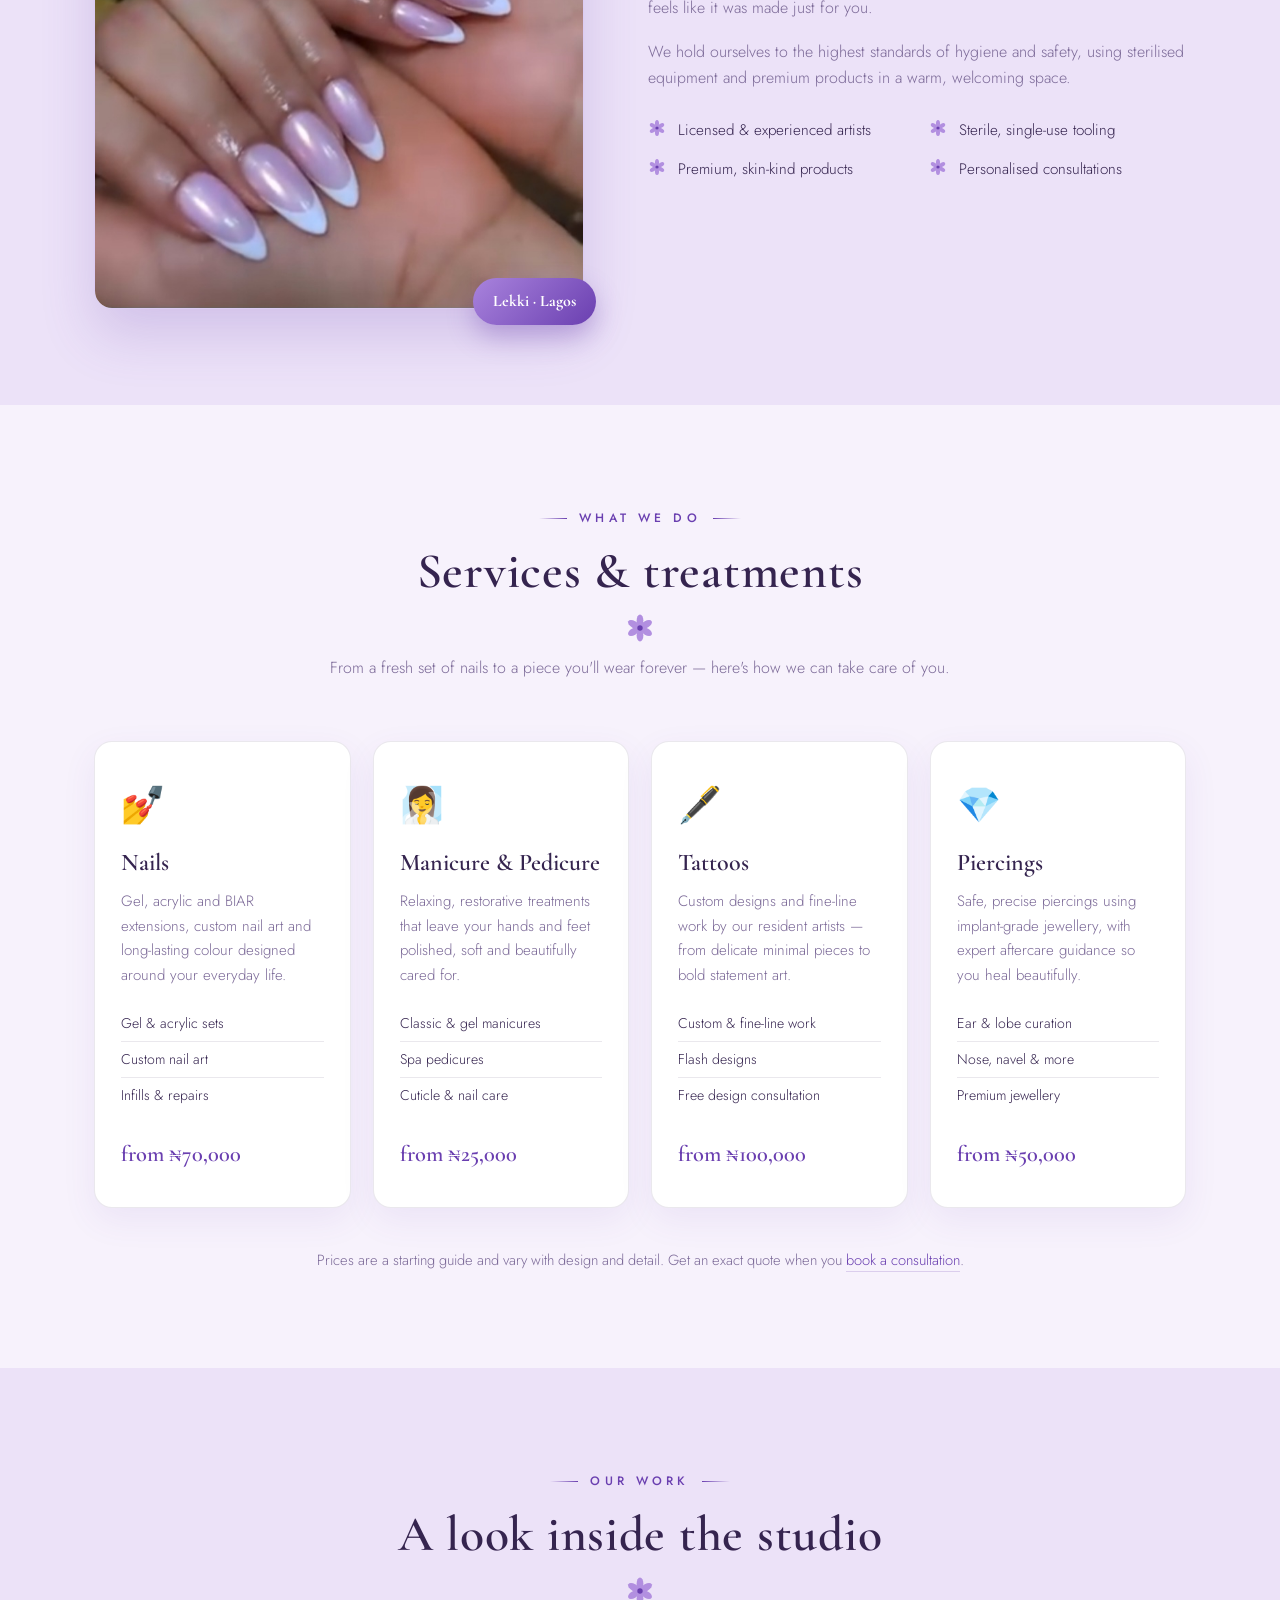
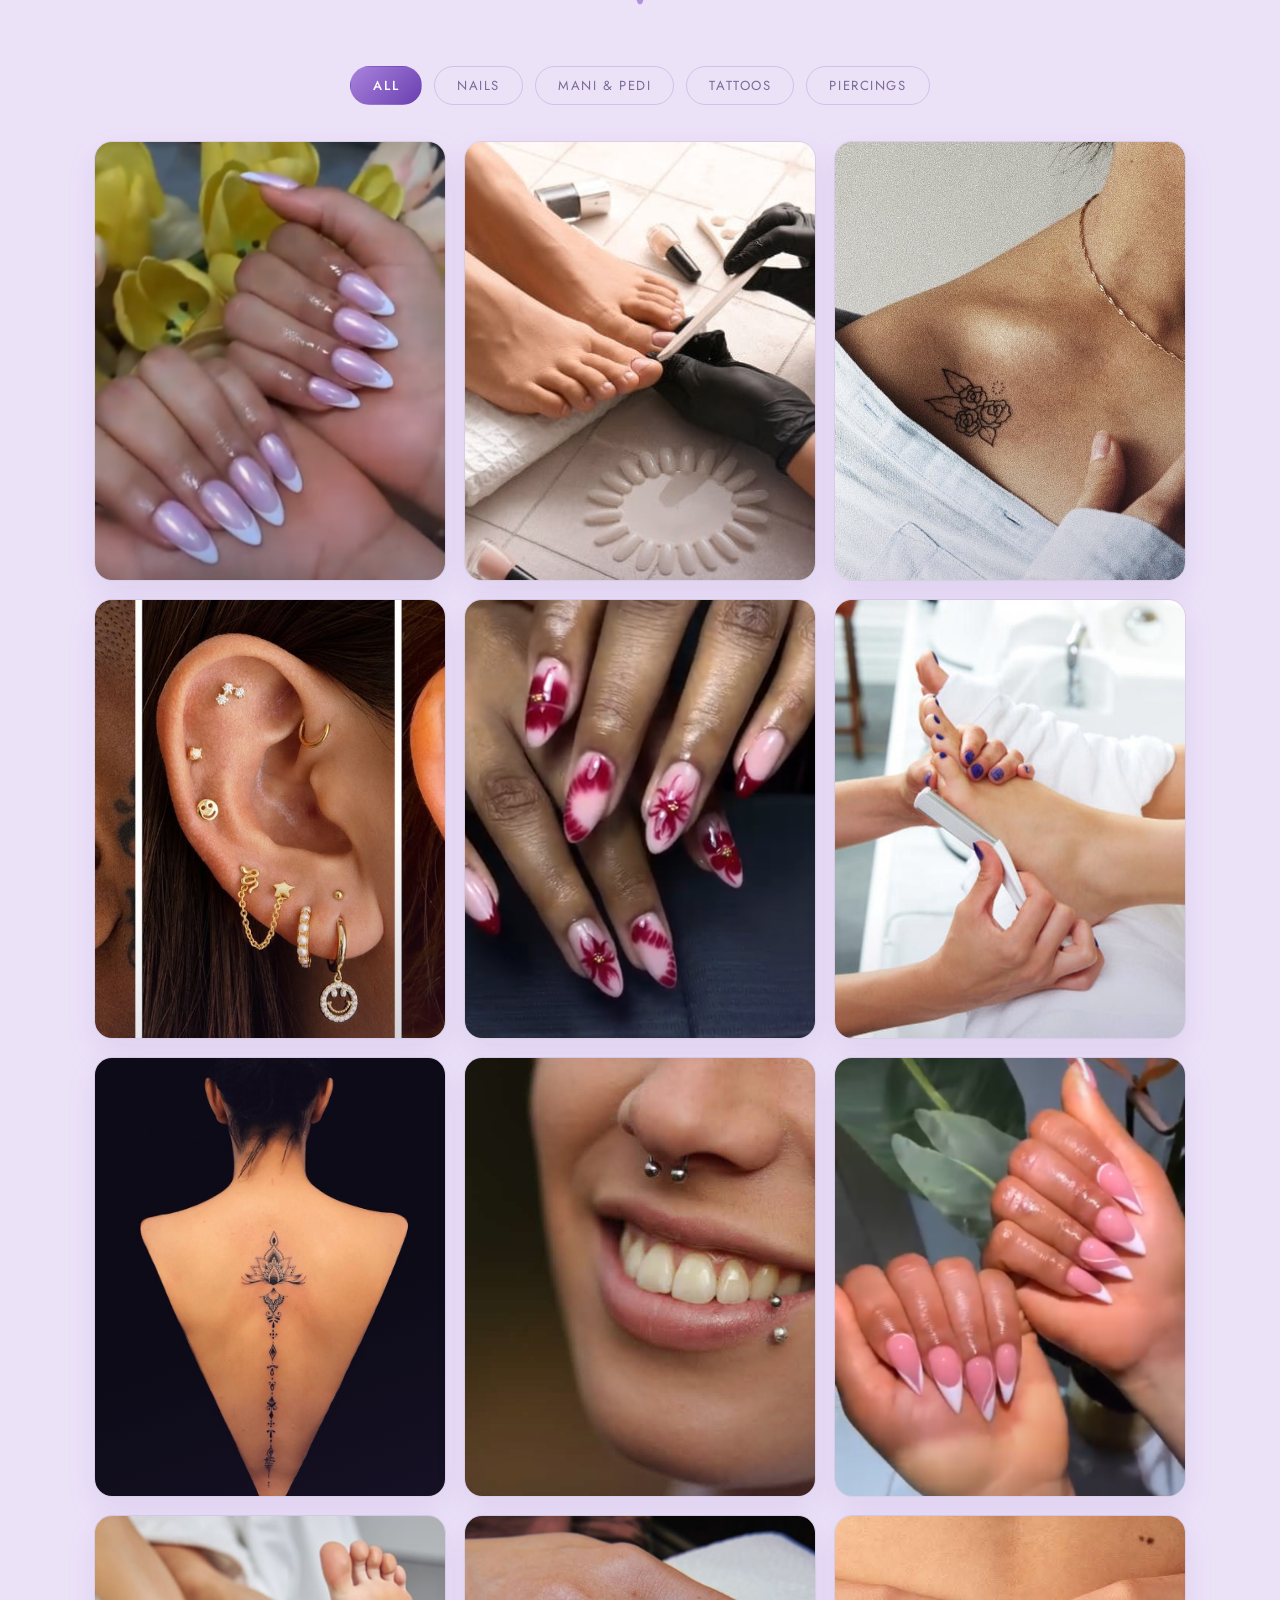
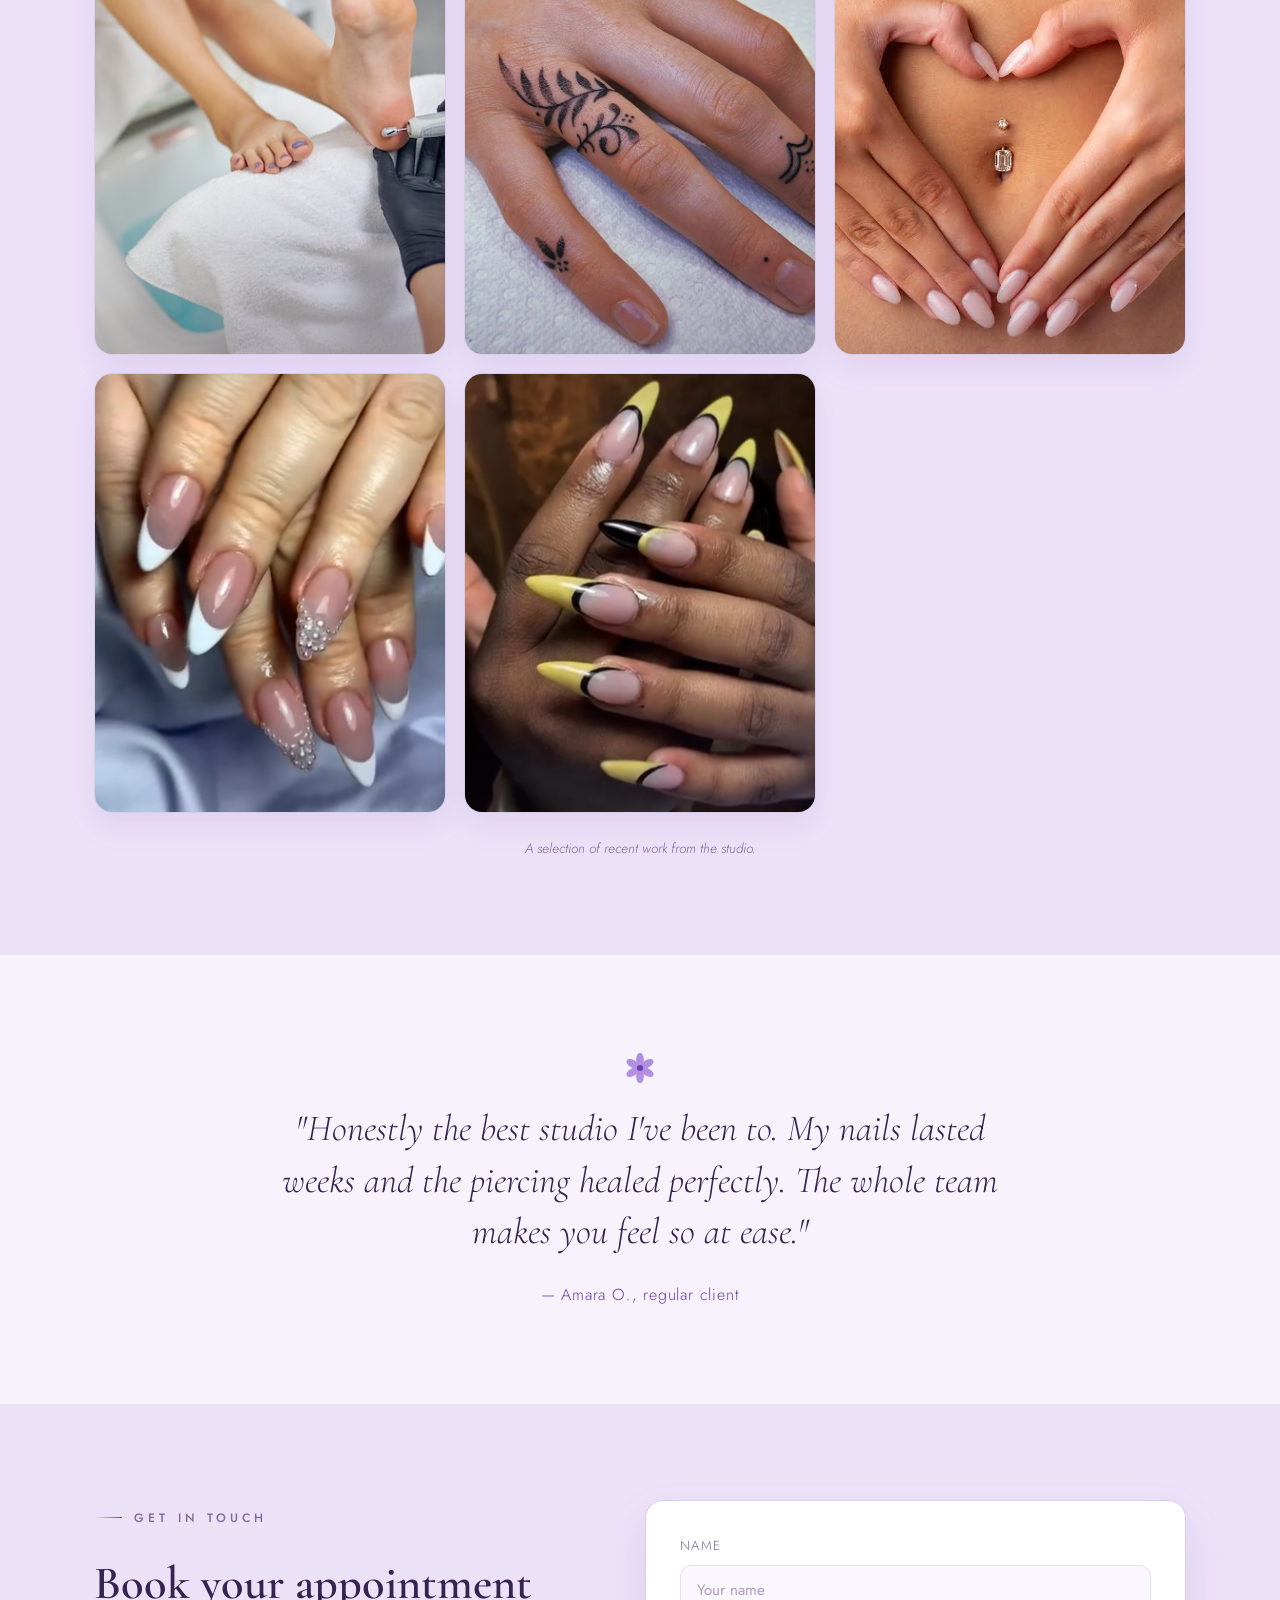
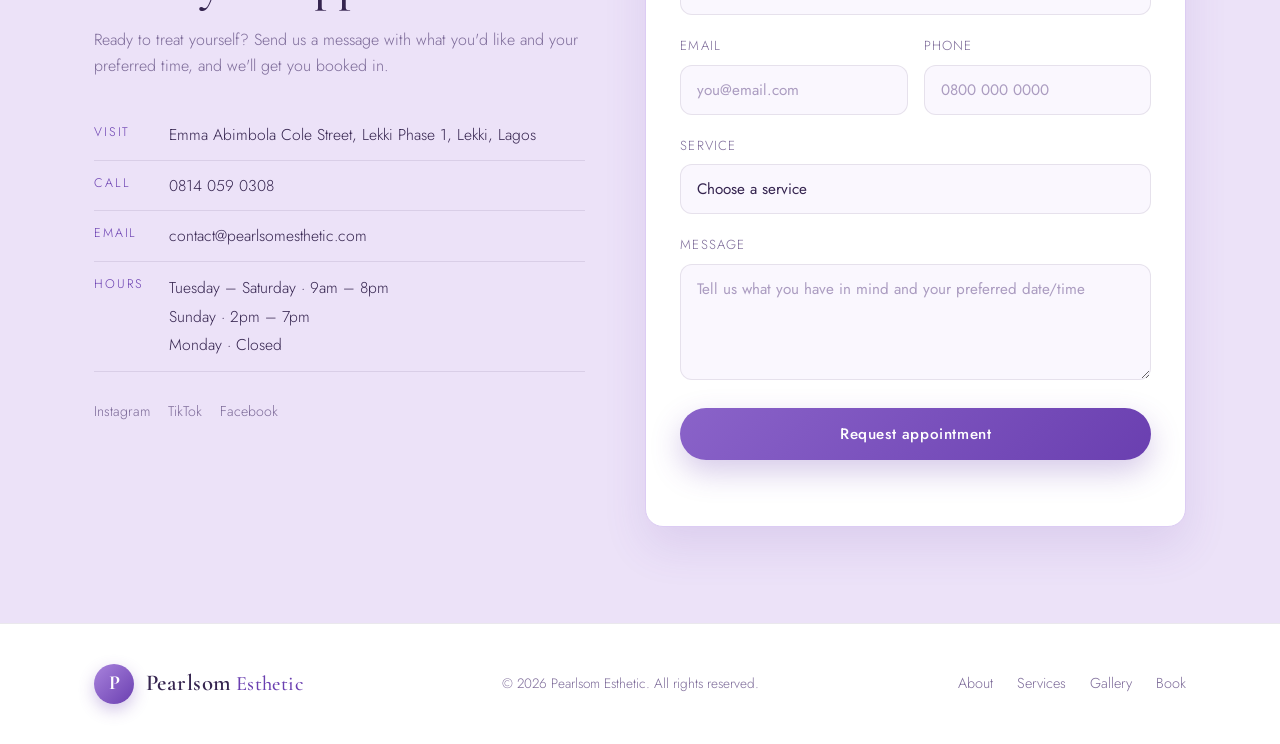
==== commit efe90efc: "Rework theme to soft lilac floral (light, feminine, luxe) - Move from dark lilac/black to a light li" ====
--- a/index.html
+++ b/index.html
@@ -16,28 +16,6 @@
   <meta property="og:type" content="website" />
 </head>
 <body>
-  <!-- Page-wide falling petals -->
-  <div class="falling" aria-hidden="true">
-    <span class="fall petal" style="left:4%;animation-duration:15s;animation-delay:0s;width:13px;height:13px"></span>
-    <span class="fall petal gold" style="left:11%;animation-duration:19s;animation-delay:3s;width:11px;height:11px"></span>
-    <span class="fall petal" style="left:18%;animation-duration:12s;animation-delay:1.5s;width:15px;height:15px"></span>
-    <span class="fall petal" style="left:25%;animation-duration:21s;animation-delay:6s;width:12px;height:12px"></span>
-    <span class="fall petal gold" style="left:32%;animation-duration:16s;animation-delay:2s;width:16px;height:16px"></span>
-    <span class="fall petal" style="left:39%;animation-duration:13s;animation-delay:8s;width:11px;height:11px"></span>
-    <span class="fall petal" style="left:46%;animation-duration:20s;animation-delay:4.5s;width:14px;height:14px"></span>
-    <span class="fall petal gold" style="left:52%;animation-duration:22s;animation-delay:0.8s;width:12px;height:12px"></span>
-    <span class="fall petal" style="left:59%;animation-duration:12s;animation-delay:7s;width:15px;height:15px"></span>
-    <span class="fall petal" style="left:66%;animation-duration:18s;animation-delay:3.5s;width:11px;height:11px"></span>
-    <span class="fall petal gold" style="left:72%;animation-duration:15s;animation-delay:5.5s;width:13px;height:13px"></span>
-    <span class="fall petal" style="left:79%;animation-duration:21s;animation-delay:9s;width:16px;height:16px"></span>
-    <span class="fall petal" style="left:85%;animation-duration:13s;animation-delay:2.5s;width:12px;height:12px"></span>
-    <span class="fall petal gold" style="left:91%;animation-duration:19s;animation-delay:6.5s;width:11px;height:11px"></span>
-    <span class="fall petal" style="left:96%;animation-duration:16s;animation-delay:4s;width:14px;height:14px"></span>
-    <span class="fall petal" style="left:8%;animation-duration:20s;animation-delay:11s;width:12px;height:12px"></span>
-    <span class="fall petal" style="left:43%;animation-duration:17s;animation-delay:12.5s;width:13px;height:13px"></span>
-    <span class="fall petal gold" style="left:63%;animation-duration:23s;animation-delay:10s;width:12px;height:12px"></span>
-  </div>
-
   <!-- Header -->
   <header class="site-header" id="top">
     <div class="container header-inner">
@@ -60,6 +38,70 @@
 
   <!-- Hero -->
   <section class="hero">
+    <svg class="floral floral-left" viewBox="0 0 240 260" fill="none" aria-hidden="true" xmlns="http://www.w3.org/2000/svg">
+      <g stroke="#8a63c9" stroke-width="1.3" stroke-linecap="round">
+        <path d="M8 256 C 52 214 36 162 84 128 C 118 104 128 66 118 26" />
+        <path d="M62 178 C 40 168 30 150 28 128" />
+        <path d="M92 112 C 118 116 142 106 160 88" />
+      </g>
+      <g fill="#c9aeee">
+        <path d="M28 128 C 16 118 16 100 30 96 C 36 112 36 122 28 128 Z" />
+        <path d="M160 88 C 174 82 188 88 186 102 C 170 104 164 96 160 88 Z" />
+        <path d="M54 184 C 42 178 38 164 48 156 C 58 166 60 176 54 184 Z" />
+      </g>
+      <g transform="translate(118,22)">
+        <g fill="#b892e8">
+          <ellipse cx="0" cy="-11" rx="5.5" ry="10" />
+          <ellipse cx="0" cy="-11" rx="5.5" ry="10" transform="rotate(72)" />
+          <ellipse cx="0" cy="-11" rx="5.5" ry="10" transform="rotate(144)" />
+          <ellipse cx="0" cy="-11" rx="5.5" ry="10" transform="rotate(216)" />
+          <ellipse cx="0" cy="-11" rx="5.5" ry="10" transform="rotate(288)" />
+        </g>
+        <circle r="4.5" fill="#7a52bd" />
+      </g>
+      <g transform="translate(30,92) scale(0.72)">
+        <g fill="#c4a4ec">
+          <ellipse cx="0" cy="-11" rx="5.5" ry="10" />
+          <ellipse cx="0" cy="-11" rx="5.5" ry="10" transform="rotate(72)" />
+          <ellipse cx="0" cy="-11" rx="5.5" ry="10" transform="rotate(144)" />
+          <ellipse cx="0" cy="-11" rx="5.5" ry="10" transform="rotate(216)" />
+          <ellipse cx="0" cy="-11" rx="5.5" ry="10" transform="rotate(288)" />
+        </g>
+        <circle r="4.5" fill="#7a52bd" />
+      </g>
+    </svg>
+    <svg class="floral floral-right" viewBox="0 0 240 260" fill="none" aria-hidden="true" xmlns="http://www.w3.org/2000/svg">
+      <g stroke="#8a63c9" stroke-width="1.3" stroke-linecap="round">
+        <path d="M8 256 C 52 214 36 162 84 128 C 118 104 128 66 118 26" />
+        <path d="M62 178 C 40 168 30 150 28 128" />
+        <path d="M92 112 C 118 116 142 106 160 88" />
+      </g>
+      <g fill="#c9aeee">
+        <path d="M28 128 C 16 118 16 100 30 96 C 36 112 36 122 28 128 Z" />
+        <path d="M160 88 C 174 82 188 88 186 102 C 170 104 164 96 160 88 Z" />
+        <path d="M54 184 C 42 178 38 164 48 156 C 58 166 60 176 54 184 Z" />
+      </g>
+      <g transform="translate(118,22)">
+        <g fill="#b892e8">
+          <ellipse cx="0" cy="-11" rx="5.5" ry="10" />
+          <ellipse cx="0" cy="-11" rx="5.5" ry="10" transform="rotate(72)" />
+          <ellipse cx="0" cy="-11" rx="5.5" ry="10" transform="rotate(144)" />
+          <ellipse cx="0" cy="-11" rx="5.5" ry="10" transform="rotate(216)" />
+          <ellipse cx="0" cy="-11" rx="5.5" ry="10" transform="rotate(288)" />
+        </g>
+        <circle r="4.5" fill="#7a52bd" />
+      </g>
+      <g transform="translate(30,92) scale(0.72)">
+        <g fill="#c4a4ec">
+          <ellipse cx="0" cy="-11" rx="5.5" ry="10" />
+          <ellipse cx="0" cy="-11" rx="5.5" ry="10" transform="rotate(72)" />
+          <ellipse cx="0" cy="-11" rx="5.5" ry="10" transform="rotate(144)" />
+          <ellipse cx="0" cy="-11" rx="5.5" ry="10" transform="rotate(216)" />
+          <ellipse cx="0" cy="-11" rx="5.5" ry="10" transform="rotate(288)" />
+        </g>
+        <circle r="4.5" fill="#7a52bd" />
+      </g>
+    </svg>
     <div class="container hero-inner">
       <div class="hero-logo">
         <img src="assets/logo.jpg" alt="Pearlsom Esthetic logo" />
--- a/styles.css
+++ b/styles.css
@@ -1,24 +1,24 @@
 /* ============================================================
-   Pearlsom Esthetic — styles (lilac luxe: elegant, glam, premium)
+   Pearlsom Esthetic — styles (lilac floral: soft, feminine, luxe)
    ============================================================ */
 
 :root {
-  --bg: #17111f;           /* deep aubergine */
-  --bg-soft: #1e1729;      /* alternating sections */
-  --surface: #271d35;      /* cards & panels */
-  --cream: #f4edf8;        /* primary text */
-  --muted: #b1a1c4;        /* secondary text */
-  --lilac: #ccb2f0;        /* elegant lilac */
-  --lilac-deep: #a882e0;
-  --gold: #e8cf96;         /* champagne gold */
-  --gold-deep: #caa356;
-  --line: rgba(244, 237, 248, 0.10);
-  --gold-line: rgba(232, 207, 150, 0.42);
+  --bg: #f7f2fc;           /* light lilac page */
+  --bg-soft: #ece2f8;      /* deeper lavender sections */
+  --surface: #ffffff;      /* cards & panels */
+  --plum: #35244f;         /* deep lilac text */
+  --muted: #7c6a98;        /* muted text */
+  --lilac: #a983dd;        /* mid lilac */
+  --lilac-deep: #6a3fb0;   /* deep lilac (emphasis / buttons) */
+  --lilac-soft: #dcccf3;   /* light lilac (borders / accents) */
+  --line: rgba(53, 36, 79, 0.10);
+  --soft-line: rgba(106, 63, 176, 0.20);
   --radius: 18px;
   --max: 1140px;
   --serif: "Cormorant Garamond", Georgia, serif;
   --script: "Great Vibes", "Cormorant Garamond", cursive;
   --sans: "Jost", system-ui, -apple-system, sans-serif;
+  --flower: url("data:image/svg+xml,%3Csvg xmlns='http://www.w3.org/2000/svg' viewBox='0 0 40 40'%3E%3Cg fill='%23b28fe0'%3E%3Cellipse cx='20' cy='10' rx='4.5' ry='8'/%3E%3Cellipse cx='20' cy='10' rx='4.5' ry='8' transform='rotate(60 20 20)'/%3E%3Cellipse cx='20' cy='10' rx='4.5' ry='8' transform='rotate(120 20 20)'/%3E%3Cellipse cx='20' cy='10' rx='4.5' ry='8' transform='rotate(180 20 20)'/%3E%3Cellipse cx='20' cy='10' rx='4.5' ry='8' transform='rotate(240 20 20)'/%3E%3Cellipse cx='20' cy='10' rx='4.5' ry='8' transform='rotate(300 20 20)'/%3E%3C/g%3E%3Ccircle cx='20' cy='20' r='3.6' fill='%236a3fb0'/%3E%3C/svg%3E");
 }
 
 * { box-sizing: border-box; margin: 0; padding: 0; }
@@ -27,13 +27,12 @@
 
 body {
   font-family: var(--sans);
-  color: var(--cream);
-  color-scheme: dark;
+  color: var(--plum);
+  color-scheme: light;
   background:
-    radial-gradient(1100px 560px at 82% -8%, rgba(168, 130, 224, 0.22), transparent 60%),
-    radial-gradient(900px 520px at -6% 10%, rgba(232, 207, 150, 0.10), transparent 55%),
+    radial-gradient(1100px 560px at 84% -10%, rgba(169, 131, 221, 0.18), transparent 60%),
+    radial-gradient(860px 520px at -6% 8%, rgba(220, 204, 243, 0.5), transparent 58%),
     var(--bg);
-  background-attachment: fixed;
   line-height: 1.65;
   font-weight: 300;
   -webkit-font-smoothing: antialiased;
@@ -44,7 +43,7 @@
 
 .section { padding: 96px 0; position: relative; }
 
-h1, h2, h3 { font-family: var(--serif); font-weight: 600; line-height: 1.1; color: var(--cream); }
+h1, h2, h3 { font-family: var(--serif); font-weight: 600; line-height: 1.1; color: var(--plum); }
 
 a { color: inherit; text-decoration: none; }
 
@@ -52,7 +51,7 @@
   font-size: 0.76rem;
   letter-spacing: 0.34em;
   text-transform: uppercase;
-  color: var(--gold);
+  color: var(--lilac-deep);
   font-weight: 500;
   margin-bottom: 16px;
   display: inline-flex;
@@ -62,12 +61,12 @@
 .eyebrow::before {
   content: "";
   width: 28px; height: 1px;
-  background: linear-gradient(90deg, transparent, var(--gold));
+  background: linear-gradient(90deg, transparent, var(--lilac-deep));
 }
 .section-head .eyebrow::after {
   content: "";
   width: 28px; height: 1px;
-  background: linear-gradient(90deg, var(--gold), transparent);
+  background: linear-gradient(90deg, var(--lilac-deep), transparent);
 }
 
 /* ---------- Buttons ---------- */
@@ -77,38 +76,38 @@
   align-items: center;
   justify-content: center;
   gap: 8px;
-  background: linear-gradient(135deg, var(--lilac), var(--lilac-deep));
-  color: #241634;
+  background: linear-gradient(135deg, #8a63c9, var(--lilac-deep));
+  color: #fff;
   padding: 15px 32px;
   border-radius: 999px;
   font-family: var(--sans);
-  font-weight: 600;
+  font-weight: 500;
   font-size: 0.95rem;
   letter-spacing: 0.04em;
   border: none;
   cursor: pointer;
   overflow: hidden;
-  transition: transform 0.25s ease, box-shadow 0.25s ease, filter 0.25s ease;
-  box-shadow: 0 12px 30px rgba(168, 130, 224, 0.35);
+  transition: transform 0.25s ease, box-shadow 0.25s ease;
+  box-shadow: 0 12px 30px rgba(106, 63, 176, 0.28);
 }
 .btn::after {
   content: "";
   position: absolute; inset: 0;
-  background: linear-gradient(120deg, transparent 30%, rgba(255, 255, 255, 0.45) 50%, transparent 70%);
+  background: linear-gradient(120deg, transparent 30%, rgba(255, 255, 255, 0.4) 50%, transparent 70%);
   transform: translateX(-120%);
   transition: transform 0.7s ease;
 }
-.btn:hover { transform: translateY(-2px); box-shadow: 0 18px 42px rgba(168, 130, 224, 0.5); }
+.btn:hover { transform: translateY(-2px); box-shadow: 0 18px 42px rgba(106, 63, 176, 0.4); }
 .btn:hover::after { transform: translateX(120%); }
-.btn:focus-visible { outline: 2px solid var(--gold); outline-offset: 3px; }
+.btn:focus-visible { outline: 2px solid var(--lilac-deep); outline-offset: 3px; }
 .btn-ghost {
   background: transparent;
-  border: 1px solid var(--gold-line);
-  color: var(--gold);
+  border: 1px solid var(--soft-line);
+  color: var(--lilac-deep);
   box-shadow: none;
 }
 .btn-ghost::after { display: none; }
-.btn-ghost:hover { background: rgba(232, 207, 150, 0.10); border-color: var(--gold); box-shadow: none; }
+.btn-ghost:hover { background: rgba(169, 131, 221, 0.12); border-color: var(--lilac-deep); box-shadow: none; }
 .btn-small { padding: 10px 24px; font-size: 0.85rem; }
 .btn-full { width: 100%; }
 
@@ -117,7 +116,7 @@
   position: sticky;
   top: 0;
   z-index: 50;
-  background: rgba(23, 17, 31, 0.72);
+  background: rgba(247, 242, 252, 0.82);
   backdrop-filter: blur(16px);
   -webkit-backdrop-filter: blur(16px);
   border-bottom: 1px solid var(--line);
@@ -129,44 +128,45 @@
   width: 40px; height: 40px;
   display: grid; place-items: center;
   border-radius: 50%;
-  background: linear-gradient(135deg, var(--lilac), var(--gold));
-  color: #241634;
+  background: linear-gradient(135deg, var(--lilac), var(--lilac-deep));
+  color: #fff;
   font-family: var(--serif);
   font-weight: 700;
   font-size: 1.25rem;
-  box-shadow: 0 0 0 1px var(--gold-line), 0 0 0 4px rgba(232, 207, 150, 0.14);
+  box-shadow: 0 6px 16px rgba(106, 63, 176, 0.3);
 }
 .brand-text { font-family: var(--serif); font-size: 1.42rem; font-weight: 600; letter-spacing: 0.02em; }
-.brand-text em { font-style: normal; color: var(--gold); font-weight: 500; margin-left: 4px; font-size: 0.9em; }
+.brand-text em { font-style: normal; color: var(--lilac-deep); font-weight: 500; margin-left: 4px; font-size: 0.9em; }
 
 .nav { display: flex; align-items: center; gap: 30px; }
 .nav a { font-size: 0.92rem; color: var(--muted); transition: color 0.2s ease; }
-.nav a:hover { color: var(--gold); }
-.nav .nav-cta { color: #241634; }
+.nav a:hover { color: var(--lilac-deep); }
+.nav .nav-cta { color: #fff; }
 
 .nav-toggle { display: none; flex-direction: column; gap: 5px; background: none; border: none; cursor: pointer; padding: 6px; }
-.nav-toggle span { width: 24px; height: 2px; background: var(--cream); transition: 0.3s; border-radius: 2px; }
+.nav-toggle span { width: 24px; height: 2px; background: var(--plum); transition: 0.3s; border-radius: 2px; }
 
 /* ---------- Hero ---------- */
-.hero { position: relative; padding: 92px 0 104px; overflow: hidden; text-align: center; }
-.hero-inner { position: relative; z-index: 2; max-width: 820px; margin: 0 auto; }
+.hero { position: relative; padding: 92px 0 108px; overflow: hidden; text-align: center; }
+.hero-inner { position: relative; z-index: 3; max-width: 820px; margin: 0 auto; }
 .hero-logo {
   position: relative;
   display: inline-block;
   margin-bottom: 34px;
-  padding: 3px;
+  padding: 12px;
   border-radius: 28px;
-  background: linear-gradient(135deg, var(--gold), var(--lilac) 45%, var(--gold-deep));
-  box-shadow: 0 24px 60px rgba(0, 0, 0, 0.5);
+  background: var(--surface);
+  border: 1px solid var(--lilac-soft);
+  box-shadow: 0 26px 60px rgba(106, 63, 176, 0.22);
 }
 .hero-logo::after {
   content: "";
   position: absolute; inset: -34px;
   border-radius: 50%;
-  background: radial-gradient(circle, rgba(168, 130, 224, 0.4), transparent 70%);
+  background: radial-gradient(circle, rgba(169, 131, 221, 0.28), transparent 70%);
   z-index: -1;
 }
-.hero-logo img { display: block; width: clamp(190px, 27vw, 300px); height: auto; border-radius: 25px; }
+.hero-logo img { display: block; width: clamp(190px, 27vw, 300px); height: auto; border-radius: 18px; }
 .hero-actions { display: flex; flex-wrap: wrap; gap: 14px; justify-content: center; }
 .hero h1 { font-size: clamp(2.6rem, 6.4vw, 4.9rem); margin-bottom: 22px; }
 .hero h1 span {
@@ -176,7 +176,7 @@
   line-height: 1;
   display: inline-block;
   padding-top: 8px;
-  background: linear-gradient(120deg, var(--gold-deep), #f6e6b8 45%, var(--gold));
+  background: linear-gradient(120deg, var(--lilac-deep), #a072e0 50%, var(--lilac-deep));
   -webkit-background-clip: text;
   background-clip: text;
   color: transparent;
@@ -186,56 +186,31 @@
 .hero-glow {
   position: absolute;
   top: -18%; right: -8%;
-  width: 640px; height: 640px;
-  background: radial-gradient(circle, rgba(168, 130, 224, 0.34), transparent 62%);
+  width: 620px; height: 620px;
+  background: radial-gradient(circle, rgba(169, 131, 221, 0.24), transparent 62%);
   filter: blur(20px);
+  z-index: 0;
+  pointer-events: none;
+}
+
+/* ---------- Floral artwork ---------- */
+.floral {
+  position: absolute;
+  bottom: 0;
+  width: clamp(130px, 17vw, 220px);
+  height: auto;
+  opacity: 0.6;
   z-index: 1;
   pointer-events: none;
 }
-.hero-glow::after {
-  content: "";
-  position: absolute;
-  bottom: -34%; left: -26%;
-  width: 380px; height: 380px;
-  border-radius: 50%;
-  background: radial-gradient(circle, rgba(232, 207, 150, 0.2), transparent 65%);
-}
-
-/* ---------- Page-wide falling petals ---------- */
-.falling { position: fixed; inset: 0; z-index: 40; pointer-events: none; overflow: hidden; }
-.fall {
-  position: absolute;
-  top: 0;
-  --peak: 0.65;
-  animation-name: fall;
-  animation-timing-function: linear;
-  animation-iteration-count: infinite;
-  will-change: transform, opacity;
-}
-.fall.petal {
-  width: 14px; height: 14px;
-  background: linear-gradient(135deg, var(--lilac), var(--lilac-deep));
-  border-radius: 100% 0 100% 0;
-  box-shadow: 0 0 8px rgba(204, 178, 240, 0.35);
-}
-.fall.petal.gold {
-  background: linear-gradient(135deg, var(--gold), var(--gold-deep));
-  box-shadow: 0 0 8px rgba(232, 207, 150, 0.4);
-  --peak: 0.7;
-}
-@keyframes fall {
-  0%   { transform: translate(0, -12vh) rotate(0deg); opacity: 0; }
-  10%  { opacity: var(--peak); }
-  50%  { transform: translate(30px, 45vh) rotate(190deg); }
-  90%  { opacity: var(--peak); }
-  100% { transform: translate(-18px, 112vh) rotate(400deg); opacity: 0; }
-}
+.floral-left { left: -8px; }
+.floral-right { right: -8px; transform: scaleX(-1); }
 
 /* ---------- Marquee ---------- */
-.marquee { border-top: 1px solid var(--line); border-bottom: 1px solid var(--line); padding: 20px 0; overflow: hidden; background: var(--bg-soft); }
+.marquee { border-top: 1px solid var(--line); border-bottom: 1px solid var(--line); padding: 20px 0; overflow: hidden; background: var(--surface); }
 .marquee-track { display: flex; gap: 28px; white-space: nowrap; width: max-content; animation: scroll 26s linear infinite; }
 .marquee-track span { font-family: var(--serif); font-size: 1.5rem; color: var(--muted); font-style: italic; }
-.marquee-track span:nth-child(even) { color: var(--gold); font-style: normal; }
+.marquee-track span:nth-child(even) { color: var(--lilac-deep); font-style: normal; }
 @keyframes scroll { to { transform: translateX(-50%); } }
 
 /* ---------- About ---------- */
@@ -245,34 +220,38 @@
 .about-logo-frame {
   border-radius: var(--radius);
   overflow: hidden;
-  border: 1px solid var(--gold-line);
-  box-shadow: 0 30px 60px rgba(0, 0, 0, 0.5);
+  border: 1px solid var(--lilac-soft);
+  box-shadow: 0 26px 54px rgba(106, 63, 176, 0.20);
   background: var(--surface);
 }
 .about-logo-frame img { display: block; width: 100%; height: auto; }
 .about-badge {
   position: absolute; bottom: -16px; right: -12px;
-  background: linear-gradient(135deg, var(--gold), var(--gold-deep));
-  color: #241634;
+  background: linear-gradient(135deg, var(--lilac), var(--lilac-deep));
+  color: #fff;
   font-family: var(--serif); font-weight: 700; font-size: 1rem;
   padding: 10px 20px; border-radius: 999px; z-index: 3;
-  box-shadow: 0 12px 26px rgba(0, 0, 0, 0.4);
+  box-shadow: 0 12px 26px rgba(106, 63, 176, 0.35);
 }
 .about-text h2 { font-size: clamp(2rem, 4vw, 2.9rem); margin-bottom: 22px; }
 .about-text p { color: var(--muted); margin-bottom: 18px; }
-.about-list { list-style: none; display: grid; grid-template-columns: 1fr 1fr; gap: 12px 24px; margin-top: 26px; }
-.about-list li { position: relative; padding-left: 28px; font-size: 0.95rem; color: var(--cream); }
-.about-list li::before { content: "\2726"; position: absolute; left: 0; top: 0; color: var(--gold); font-size: 0.95rem; }
+.about-list { list-style: none; display: grid; grid-template-columns: 1fr 1fr; gap: 14px 24px; margin-top: 26px; }
+.about-list li { position: relative; padding-left: 30px; font-size: 0.95rem; color: var(--plum); }
+.about-list li::before {
+  content: ""; position: absolute; left: 0; top: 1px;
+  width: 18px; height: 18px;
+  background: var(--flower) center/contain no-repeat;
+}
 
 /* ---------- Section head ---------- */
 .section-head { text-align: center; max-width: 620px; margin: 0 auto 60px; }
-.section-head h2 { font-size: clamp(2rem, 4.5vw, 3.1rem); margin-bottom: 18px; letter-spacing: 0.015em; }
+.section-head h2 { font-size: clamp(2rem, 4.5vw, 3.1rem); margin-bottom: 12px; letter-spacing: 0.015em; }
 .section-head h2::after {
   content: "";
   display: block;
-  width: 72px; height: 2px;
-  margin: 18px auto 0;
-  background: linear-gradient(90deg, transparent, var(--gold), transparent);
+  width: 30px; height: 30px;
+  margin: 14px auto 0;
+  background: var(--flower) center/contain no-repeat;
 }
 .section-lead { color: var(--muted); }
 
@@ -287,40 +266,40 @@
   padding: 34px 26px;
   display: flex; flex-direction: column;
   overflow: hidden;
-  box-shadow: 0 12px 34px rgba(0, 0, 0, 0.25);
+  box-shadow: 0 12px 34px rgba(106, 63, 176, 0.08);
   transition: transform 0.35s ease, border-color 0.35s ease, box-shadow 0.35s ease;
 }
 .service-card::before {
   content: "";
   position: absolute; top: 0; left: 0; right: 0;
   height: 3px;
-  background: linear-gradient(90deg, var(--lilac), var(--gold));
+  background: linear-gradient(90deg, var(--lilac), var(--lilac-deep));
   transform: scaleX(0);
   transform-origin: left;
   transition: transform 0.4s ease;
 }
 .service-card:hover {
   transform: translateY(-8px);
-  border-color: var(--gold-line);
-  box-shadow: 0 26px 52px rgba(0, 0, 0, 0.4);
+  border-color: var(--lilac-soft);
+  box-shadow: 0 26px 50px rgba(106, 63, 176, 0.18);
 }
 .service-card:hover::before { transform: scaleX(1); }
 .service-icon { font-size: 2.2rem; margin-bottom: 16px; }
 .service-card h3 { font-size: 1.5rem; margin-bottom: 12px; }
 .service-card > p { color: var(--muted); font-size: 0.94rem; margin-bottom: 18px; }
 .service-card ul { list-style: none; margin-bottom: 22px; }
-.service-card ul li { font-size: 0.88rem; color: var(--cream); padding: 6px 0; border-bottom: 1px solid var(--line); }
+.service-card ul li { font-size: 0.88rem; color: var(--plum); padding: 6px 0; border-bottom: 1px solid var(--line); }
 .service-card ul li:last-child { border-bottom: none; }
-.service-price { margin-top: auto; font-family: var(--serif); font-size: 1.4rem; color: var(--gold); font-weight: 600; }
+.service-price { margin-top: auto; font-family: var(--serif); font-size: 1.4rem; color: var(--lilac-deep); font-weight: 600; }
 .services-note { text-align: center; color: var(--muted); margin-top: 40px; font-size: 0.92rem; }
-.services-note a { color: var(--gold); border-bottom: 1px solid var(--gold-line); }
+.services-note a { color: var(--lilac-deep); border-bottom: 1px solid var(--soft-line); }
 
 /* ---------- Gallery ---------- */
 .gallery { background: var(--bg-soft); }
 .gallery-filters { display: flex; flex-wrap: wrap; justify-content: center; gap: 12px; margin-bottom: 36px; }
 .filter-btn {
   background: transparent;
-  border: 1px solid var(--line);
+  border: 1px solid var(--soft-line);
   color: var(--muted);
   font-family: var(--sans);
   font-size: 0.82rem;
@@ -331,14 +310,14 @@
   cursor: pointer;
   transition: color 0.25s ease, border-color 0.25s ease, background 0.25s ease;
 }
-.filter-btn:hover { color: var(--gold); border-color: var(--gold-line); }
+.filter-btn:hover { color: var(--lilac-deep); border-color: var(--lilac-deep); }
 .filter-btn.is-active {
-  color: #241634;
-  background: linear-gradient(135deg, var(--lilac), var(--gold));
+  color: #fff;
+  background: linear-gradient(135deg, var(--lilac), var(--lilac-deep));
   border-color: transparent;
-  font-weight: 600;
-}
-.filter-btn:focus-visible { outline: 2px solid var(--gold); outline-offset: 3px; }
+  font-weight: 500;
+}
+.filter-btn:focus-visible { outline: 2px solid var(--lilac-deep); outline-offset: 3px; }
 
 .gallery-grid { display: grid; grid-template-columns: repeat(3, 1fr); gap: 18px; }
 .gallery-item {
@@ -349,7 +328,7 @@
   border: 1px solid var(--line);
   aspect-ratio: 4 / 5;
   animation: fadeIn 0.5s ease both;
-  box-shadow: 0 12px 30px rgba(0, 0, 0, 0.3);
+  box-shadow: 0 12px 30px rgba(106, 63, 176, 0.10);
 }
 .gallery-item img {
   width: 100%; height: 100%;
@@ -357,7 +336,7 @@
   display: block;
   transition: transform 0.6s ease;
 }
-.gallery-item::after { content: ""; position: absolute; inset: 0; background: linear-gradient(160deg, transparent 55%, rgba(0, 0, 0, 0.4)); pointer-events: none; }
+.gallery-item::after { content: ""; position: absolute; inset: 0; background: linear-gradient(160deg, transparent 58%, rgba(53, 36, 79, 0.22)); pointer-events: none; }
 .gallery-item:hover img { transform: scale(1.05); }
 .gallery-item.is-hidden { display: none; }
 @keyframes fadeIn { from { opacity: 0; transform: translateY(12px); } to { opacity: 1; transform: translateY(0); } }
@@ -367,14 +346,14 @@
 .testimonial { text-align: center; background: var(--bg); }
 .testimonial blockquote { max-width: 760px; margin: 0 auto; position: relative; }
 .testimonial blockquote::before {
-  content: "\2726";
+  content: "";
   display: block;
-  color: var(--gold);
-  font-size: 1.4rem;
-  margin-bottom: 18px;
-}
-.testimonial p { font-family: var(--serif); font-size: clamp(1.5rem, 3.5vw, 2.3rem); font-style: italic; line-height: 1.4; margin-bottom: 24px; color: var(--cream); }
-.testimonial cite { color: var(--gold); font-style: normal; letter-spacing: 0.05em; }
+  width: 34px; height: 34px;
+  margin: 0 auto 18px;
+  background: var(--flower) center/contain no-repeat;
+}
+.testimonial p { font-family: var(--serif); font-size: clamp(1.5rem, 3.5vw, 2.3rem); font-style: italic; line-height: 1.4; margin-bottom: 24px; color: var(--plum); }
+.testimonial cite { color: var(--lilac-deep); font-style: normal; letter-spacing: 0.05em; }
 
 /* ---------- Contact ---------- */
 .contact { background: var(--bg-soft); }
@@ -382,44 +361,44 @@
 .contact-info h2 { font-size: clamp(2rem, 4vw, 2.9rem); margin-bottom: 18px; }
 .contact-info > p { color: var(--muted); margin-bottom: 30px; }
 .contact-details { list-style: none; margin-bottom: 28px; }
-.contact-details li { padding: 12px 0; border-bottom: 1px solid var(--line); font-size: 0.98rem; color: var(--cream); }
-.contact-details li span { display: inline-block; width: 70px; color: var(--gold); font-size: 0.78rem; letter-spacing: 0.15em; text-transform: uppercase; vertical-align: top; }
-.contact-details li .hours-lines { width: auto; color: var(--cream); font-size: 0.98rem; letter-spacing: normal; text-transform: none; line-height: 1.8; }
-.contact-details a:hover { color: var(--gold); }
+.contact-details li { padding: 12px 0; border-bottom: 1px solid var(--line); font-size: 0.98rem; color: var(--plum); }
+.contact-details li span { display: inline-block; width: 70px; color: var(--lilac-deep); font-size: 0.78rem; letter-spacing: 0.15em; text-transform: uppercase; vertical-align: top; }
+.contact-details li .hours-lines { width: auto; color: var(--plum); font-size: 0.98rem; letter-spacing: normal; text-transform: none; line-height: 1.8; }
+.contact-details a:hover { color: var(--lilac-deep); }
 .socials { display: flex; gap: 18px; }
 .socials a { font-size: 0.88rem; color: var(--muted); border-bottom: 1px solid transparent; padding-bottom: 2px; transition: 0.2s; }
-.socials a:hover { color: var(--gold); border-color: var(--gold); }
-
-.contact-form { background: var(--surface); border: 1px solid var(--line); border-radius: var(--radius); padding: 34px; box-shadow: 0 20px 44px rgba(0, 0, 0, 0.3); }
+.socials a:hover { color: var(--lilac-deep); border-color: var(--lilac-deep); }
+
+.contact-form { background: var(--surface); border: 1px solid var(--lilac-soft); border-radius: var(--radius); padding: 34px; box-shadow: 0 20px 44px rgba(106, 63, 176, 0.12); }
 .field { margin-bottom: 20px; }
 .field-row { display: grid; grid-template-columns: 1fr 1fr; gap: 16px; }
 .field label { display: block; font-size: 0.82rem; letter-spacing: 0.08em; text-transform: uppercase; color: var(--muted); margin-bottom: 8px; }
 .field input, .field select, .field textarea {
   width: 100%;
-  background: var(--bg);
+  background: #faf7fe;
   border: 1px solid var(--line);
   border-radius: 12px;
   padding: 13px 16px;
-  color: var(--cream);
+  color: var(--plum);
   font-family: var(--sans);
   font-size: 0.95rem;
   transition: border-color 0.2s ease, box-shadow 0.2s ease;
 }
-.field input::placeholder, .field textarea::placeholder { color: #7a6c8c; }
-.field input:focus, .field select:focus, .field textarea:focus { outline: none; border-color: var(--lilac); box-shadow: 0 0 0 3px rgba(168, 130, 224, 0.22); }
+.field input::placeholder, .field textarea::placeholder { color: #ab9cc0; }
+.field input:focus, .field select:focus, .field textarea:focus { outline: none; border-color: var(--lilac); box-shadow: 0 0 0 3px rgba(169, 131, 221, 0.22); }
 .field textarea { resize: vertical; }
 .field select { appearance: none; cursor: pointer; }
 .form-status { margin-top: 14px; font-size: 0.9rem; text-align: center; min-height: 1.2em; }
-.form-status.success { color: var(--gold); }
-.form-status.error { color: #e6849a; }
+.form-status.success { color: var(--lilac-deep); }
+.form-status.error { color: #c0392b; }
 
 /* ---------- Footer ---------- */
-.site-footer { border-top: 1px solid var(--line); padding: 40px 0; background: var(--bg); }
+.site-footer { border-top: 1px solid var(--line); padding: 40px 0; background: var(--surface); }
 .footer-inner { display: flex; align-items: center; justify-content: space-between; gap: 20px; flex-wrap: wrap; }
 .footer-copy { color: var(--muted); font-size: 0.85rem; }
 .footer-nav { display: flex; gap: 24px; }
 .footer-nav a { color: var(--muted); font-size: 0.9rem; transition: 0.2s; }
-.footer-nav a:hover { color: var(--gold); }
+.footer-nav a:hover { color: var(--lilac-deep); }
 
 /* ---------- Responsive ---------- */
 @media (max-width: 900px) {
@@ -427,6 +406,7 @@
   .about-visual { max-width: 440px; }
   .services-grid { grid-template-columns: repeat(2, 1fr); }
   .gallery-grid { grid-template-columns: repeat(2, 1fr); }
+  .floral { width: 120px; opacity: 0.5; }
 }
 
 @media (max-width: 640px) {
@@ -434,9 +414,9 @@
   .nav {
     position: fixed; top: 76px; left: 0; right: 0;
     flex-direction: column; align-items: stretch; gap: 0;
-    background: var(--bg-soft); border-bottom: 1px solid var(--line);
+    background: var(--bg); border-bottom: 1px solid var(--line);
     padding: 12px 24px 24px;
-    box-shadow: 0 22px 44px rgba(0, 0, 0, 0.4);
+    box-shadow: 0 22px 44px rgba(53, 36, 79, 0.12);
     transform: translateY(-140%); transition: transform 0.35s ease;
   }
   .nav.open { transform: translateY(0); }
@@ -450,6 +430,7 @@
   .gallery-grid { grid-template-columns: repeat(2, 1fr); }
   .field-row { grid-template-columns: 1fr; }
   .footer-inner { flex-direction: column; text-align: center; }
+  .floral { width: 96px; opacity: 0.42; }
 }
 
 /* ---------- Scroll reveal ---------- */
@@ -459,5 +440,4 @@
 @media (prefers-reduced-motion: reduce) {
   * { animation: none !important; scroll-behavior: auto; }
   .reveal { opacity: 1; transform: none; transition: none; }
-  .falling { display: none; }
-}
+}
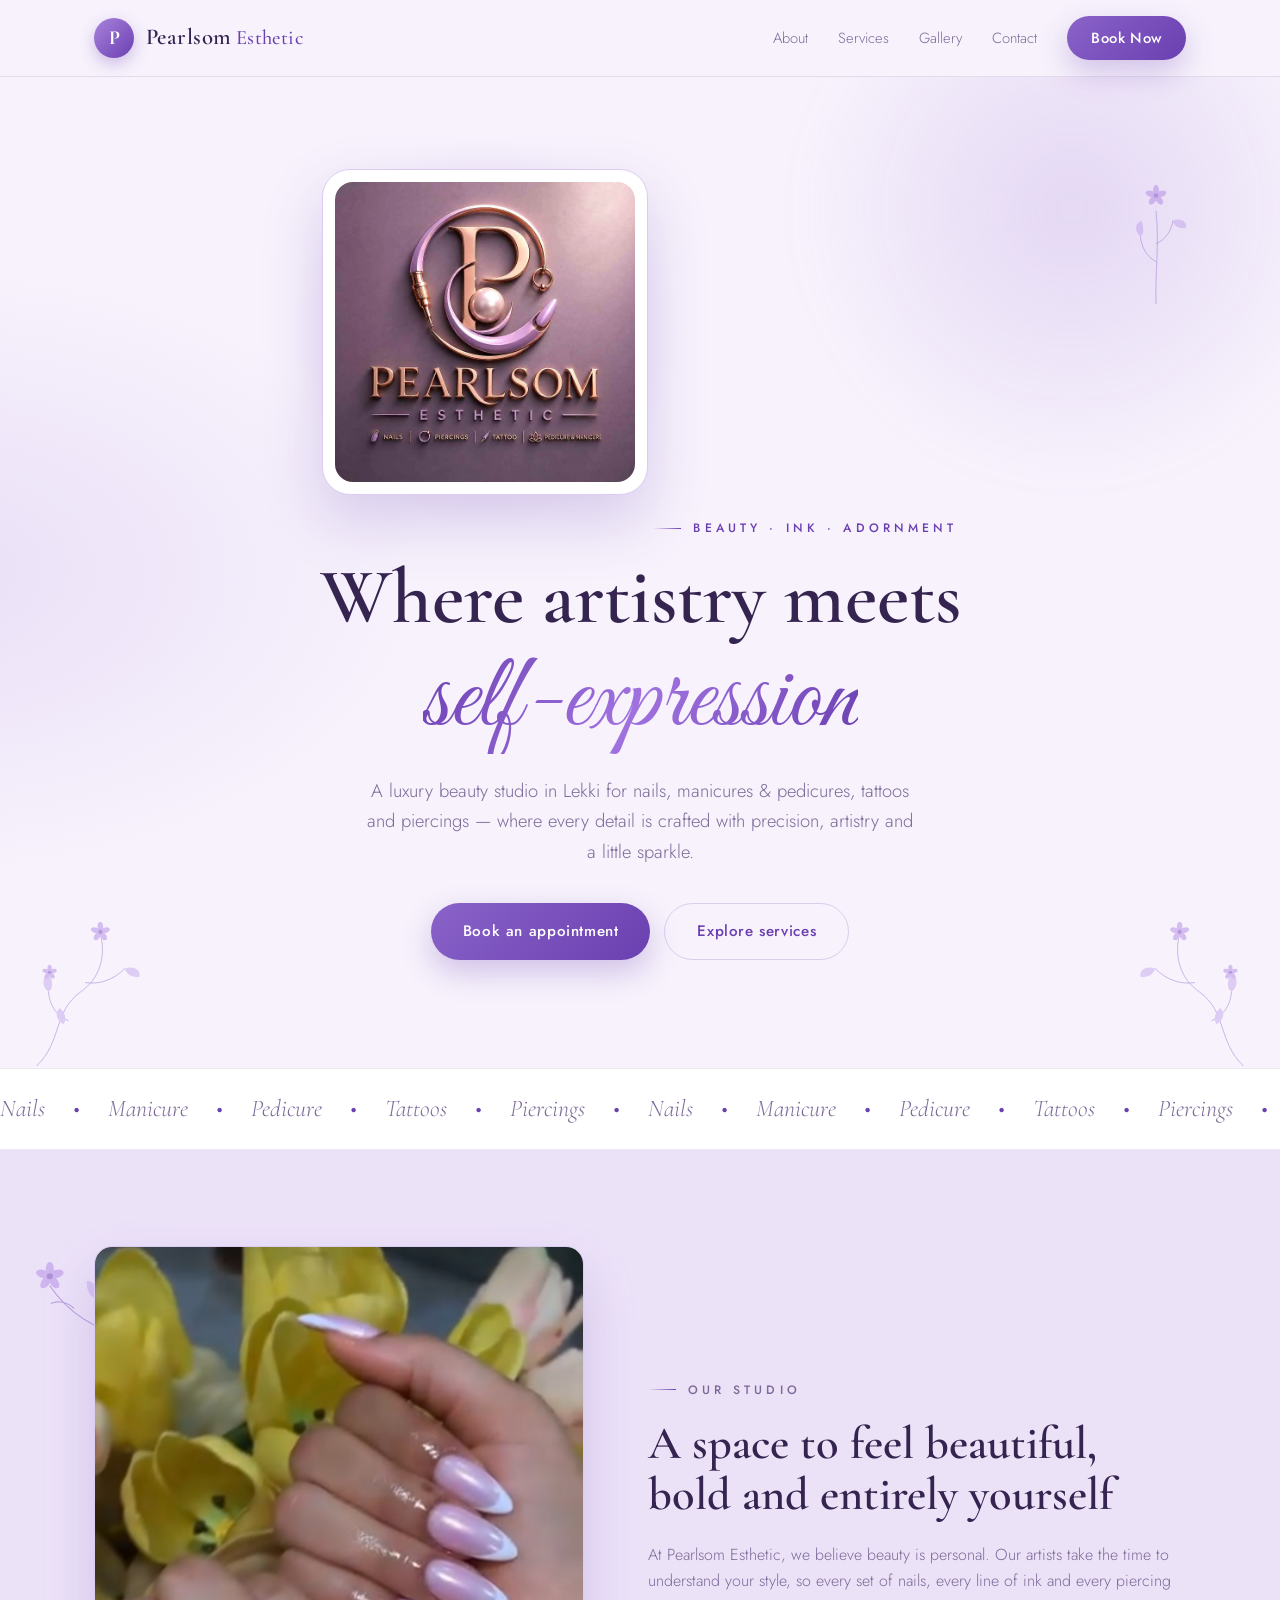
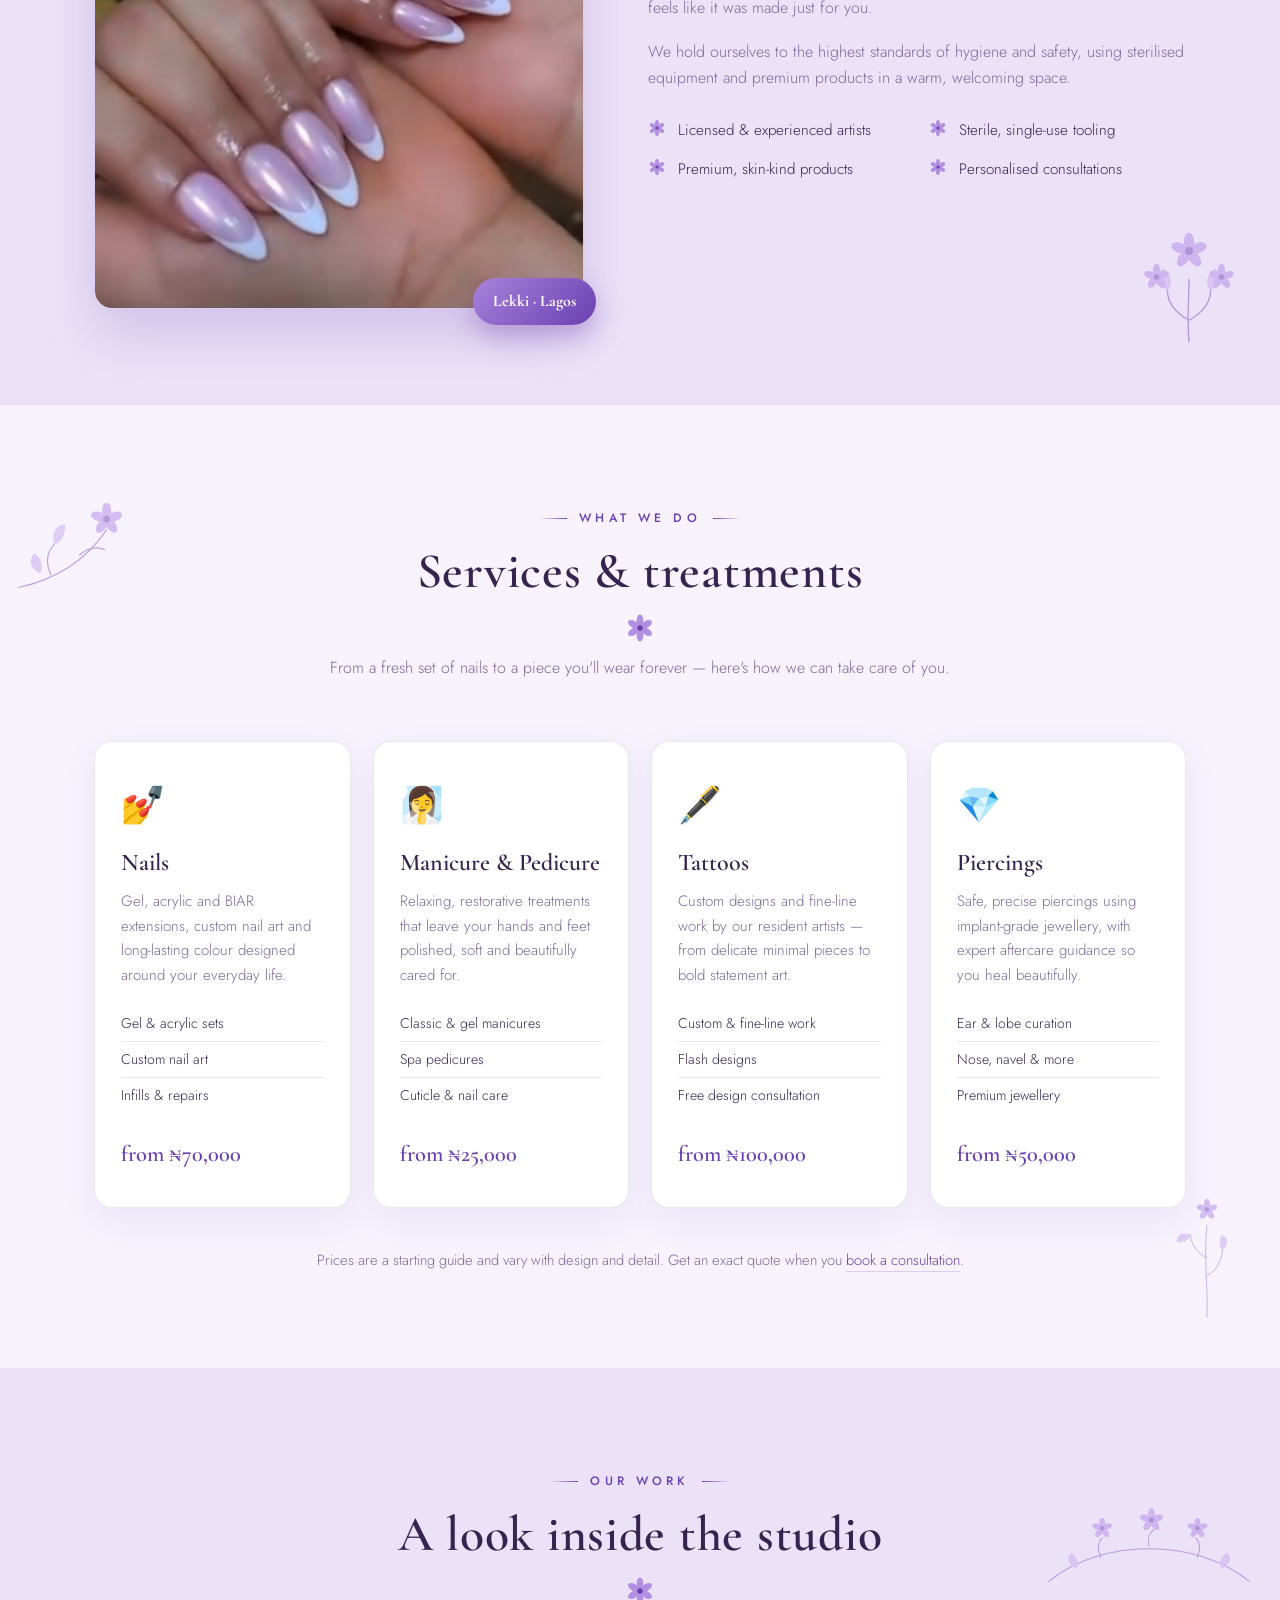
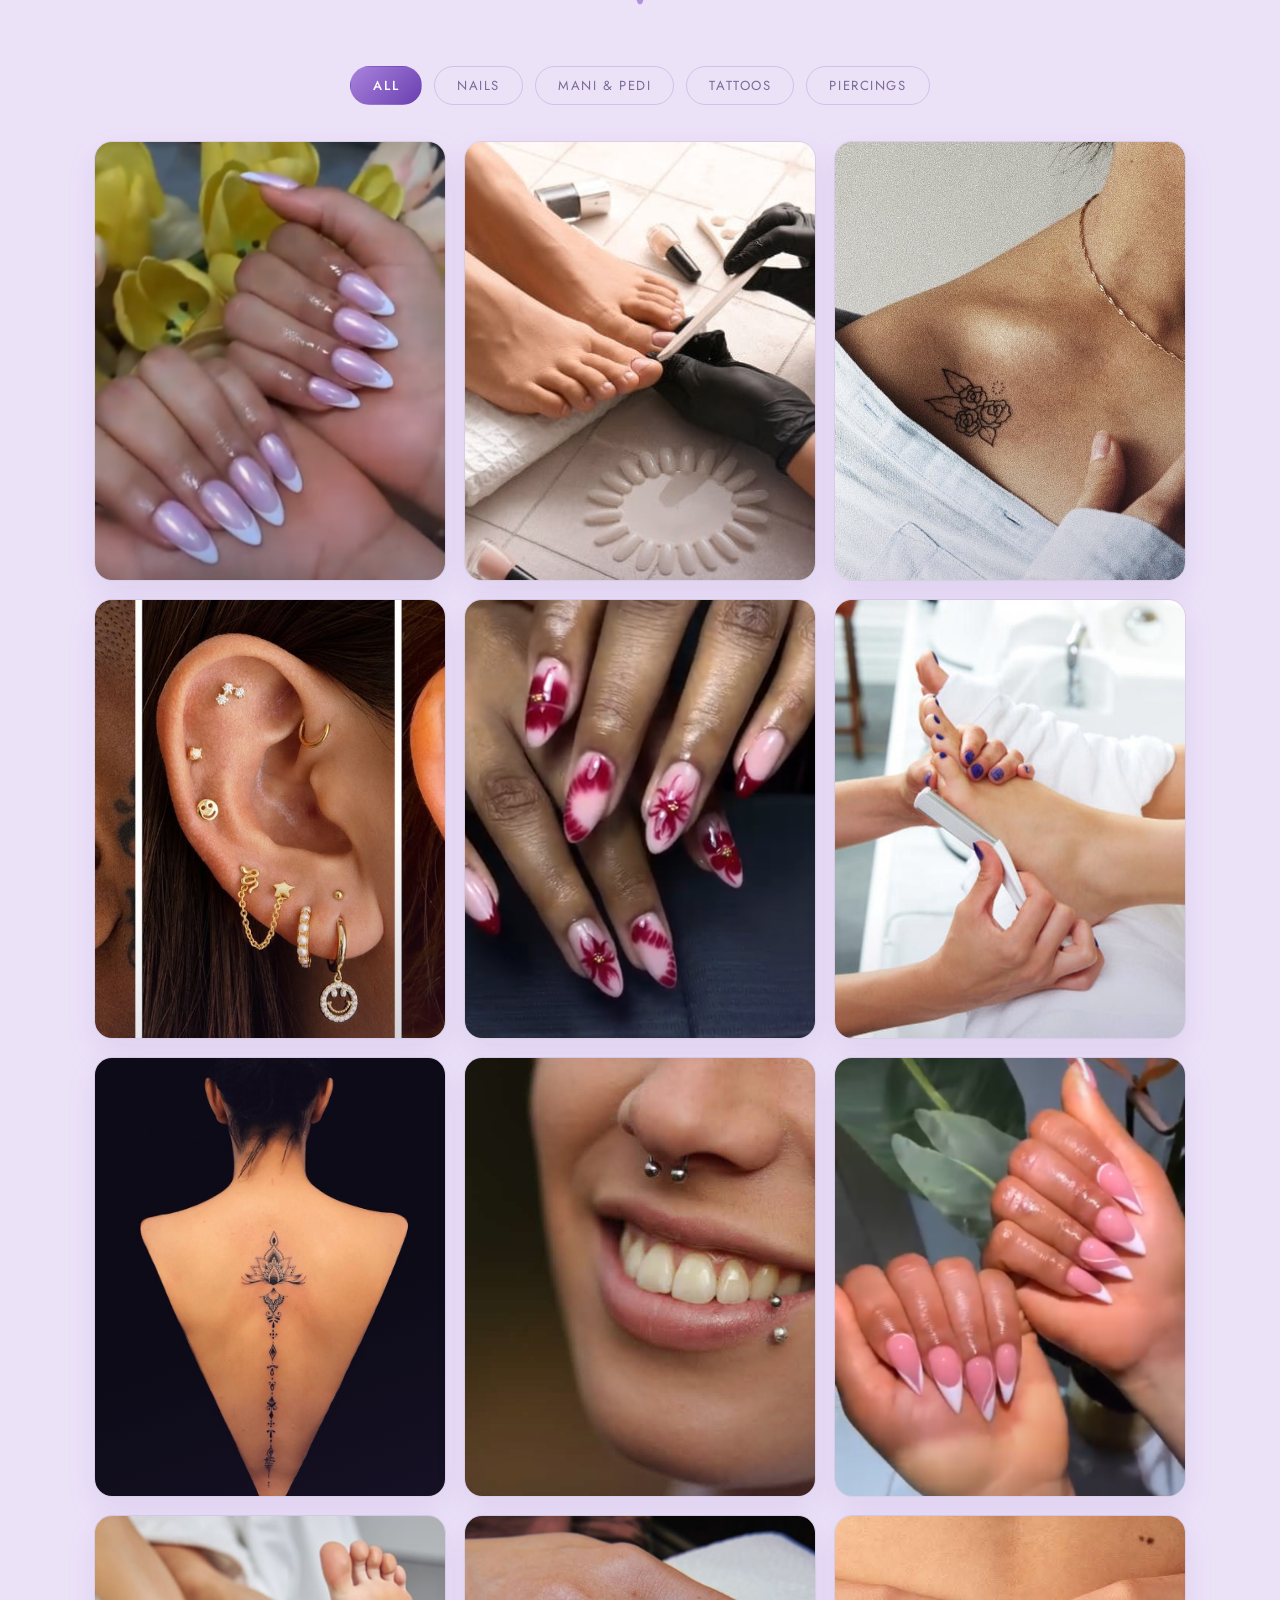
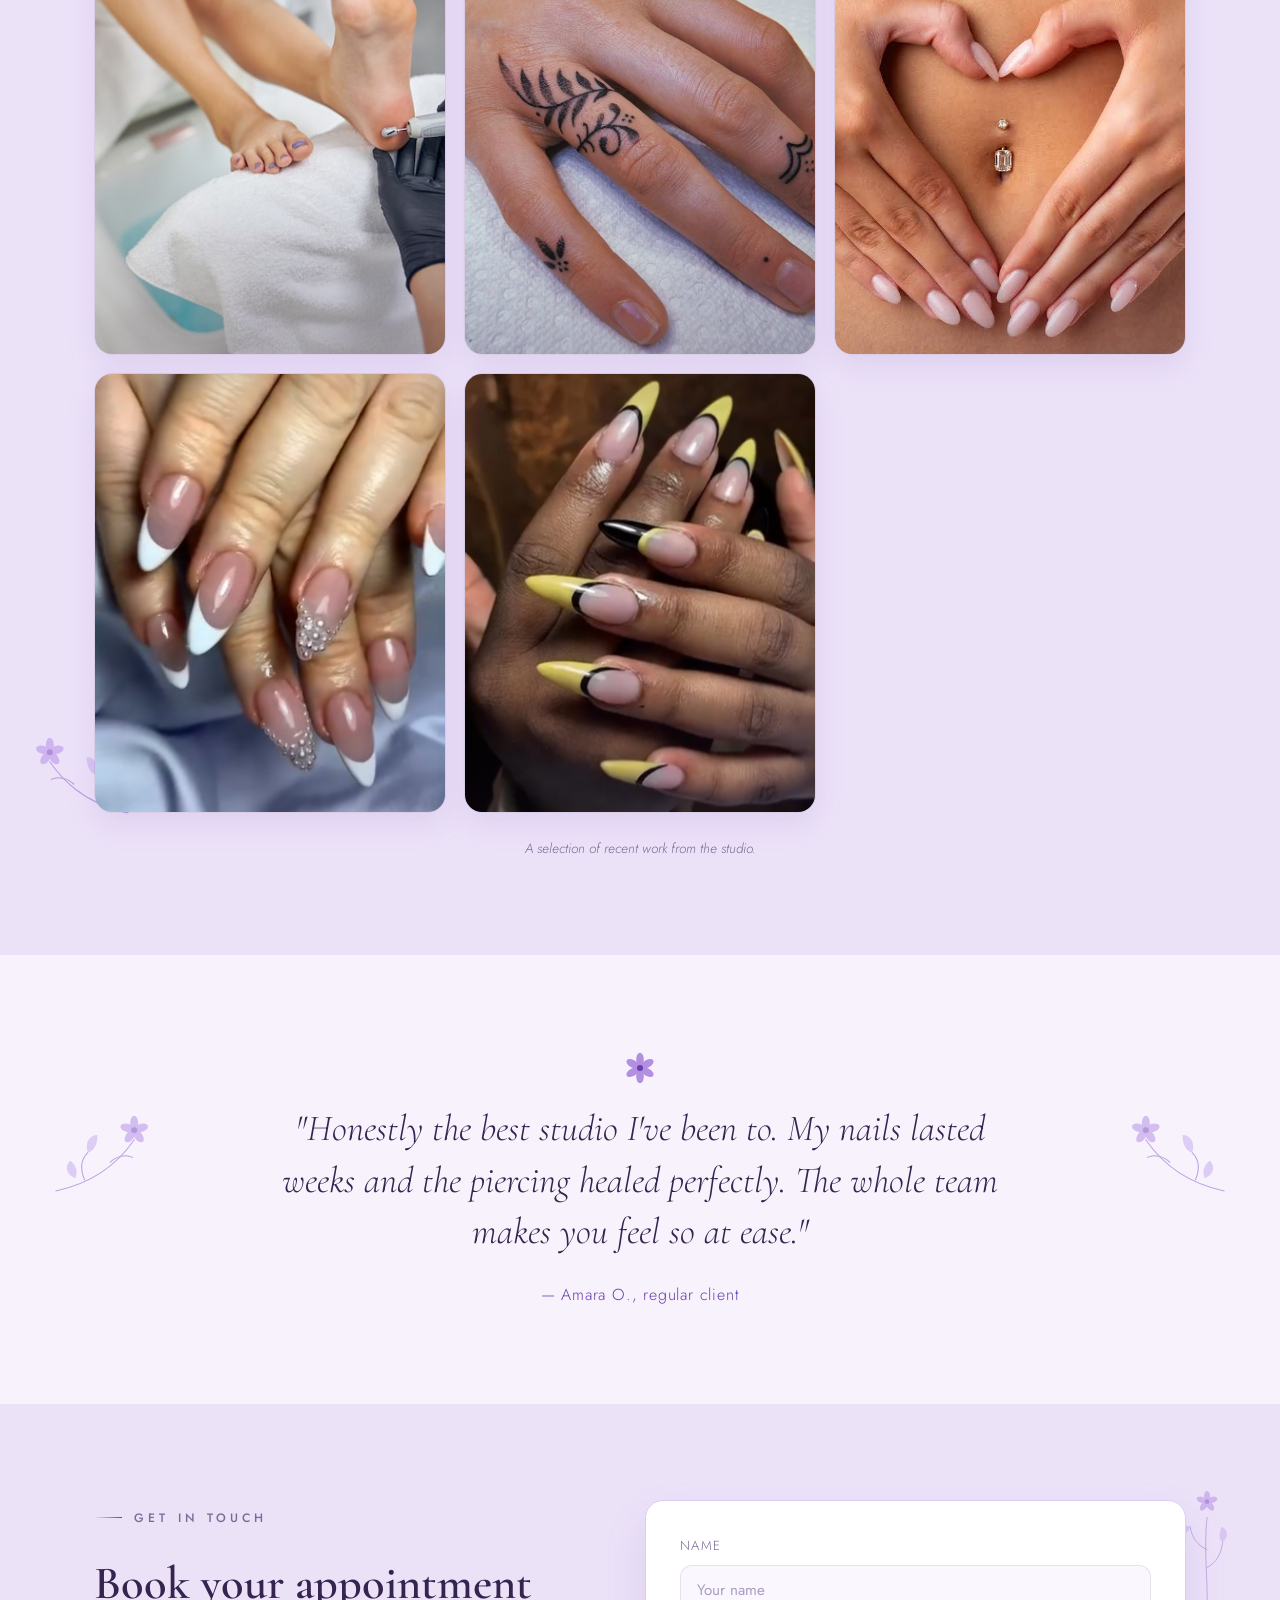
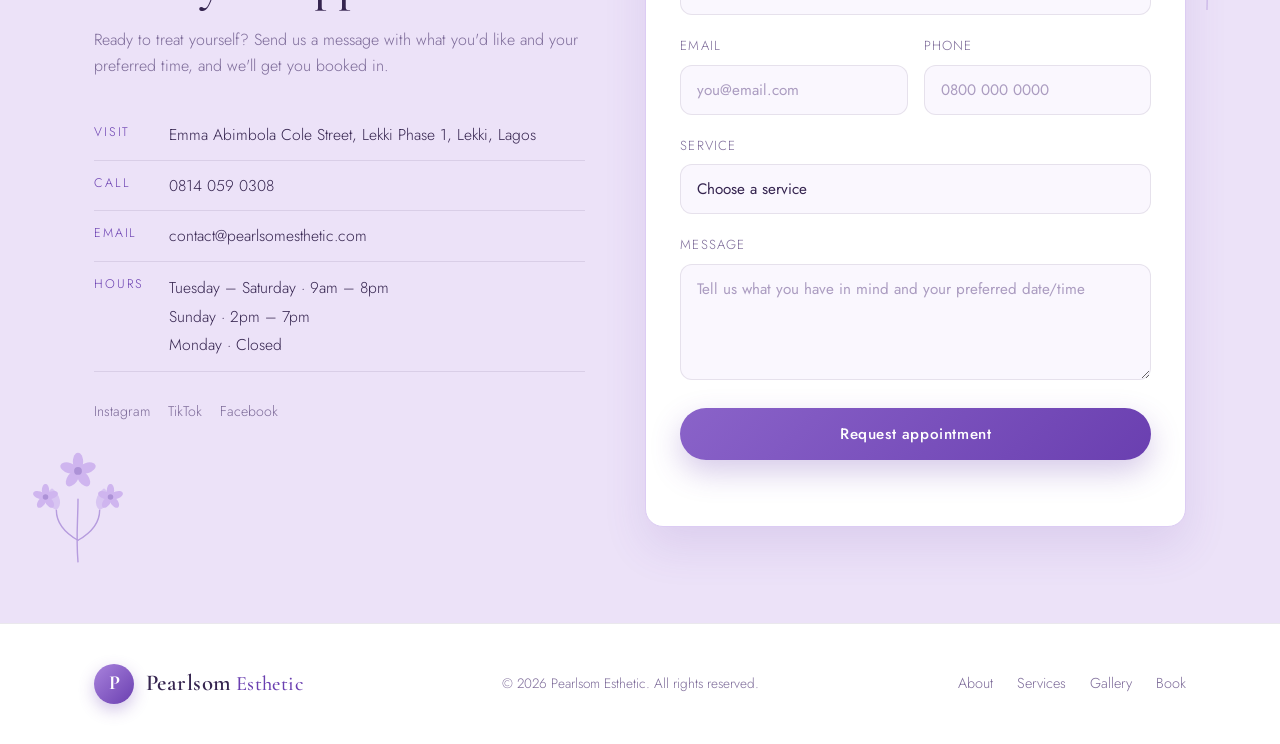
==== commit 189a21b8: "Distribute varied floral motifs across all sections - Add a reusable SVG floral set (spray, tall ste" ====
--- a/index.html
+++ b/index.html
@@ -16,6 +16,87 @@
   <meta property="og:type" content="website" />
 </head>
 <body>
+  <!-- Reusable floral motifs -->
+  <svg class="floral-defs" width="0" height="0" aria-hidden="true" xmlns="http://www.w3.org/2000/svg">
+    <symbol id="bloom" viewBox="-16 -16 32 32">
+      <g fill="#b892e8">
+        <ellipse cx="0" cy="-8" rx="4.5" ry="8" />
+        <ellipse cx="0" cy="-8" rx="4.5" ry="8" transform="rotate(72)" />
+        <ellipse cx="0" cy="-8" rx="4.5" ry="8" transform="rotate(144)" />
+        <ellipse cx="0" cy="-8" rx="4.5" ry="8" transform="rotate(216)" />
+        <ellipse cx="0" cy="-8" rx="4.5" ry="8" transform="rotate(288)" />
+      </g>
+      <circle r="3.4" fill="#7a52bd" />
+    </symbol>
+    <symbol id="fl-spray" viewBox="0 0 240 260">
+      <g stroke="#8a63c9" stroke-width="1.3" fill="none" stroke-linecap="round">
+        <path d="M8 256 C 52 214 36 162 84 128 C 118 104 128 66 118 26" />
+        <path d="M62 178 C 40 168 30 150 28 128" />
+        <path d="M92 112 C 118 116 142 106 160 88" />
+      </g>
+      <g fill="#c9aeee">
+        <path d="M28 128 C 16 118 16 100 30 96 C 36 112 36 122 28 128 Z" />
+        <path d="M160 88 C 174 82 188 88 186 102 C 170 104 164 96 160 88 Z" />
+        <path d="M54 184 C 42 178 38 164 48 156 C 58 166 60 176 54 184 Z" />
+      </g>
+      <use href="#bloom" x="101" y="7" width="34" height="34" />
+      <use href="#bloom" x="17" y="81" width="26" height="26" />
+    </symbol>
+    <symbol id="fl-stem" viewBox="0 0 120 250">
+      <g stroke="#8a63c9" stroke-width="1.3" fill="none" stroke-linecap="round">
+        <path d="M60 246 C 58 196 66 150 60 92" />
+        <path d="M60 176 C 44 168 36 152 34 134" />
+        <path d="M60 146 C 76 140 86 124 88 108" />
+      </g>
+      <g fill="#c9aeee">
+        <path d="M34 134 C 24 126 24 112 36 108 C 40 122 40 130 34 134 Z" />
+        <path d="M88 108 C 100 102 112 108 110 120 C 96 122 90 116 88 108 Z" />
+      </g>
+      <use href="#bloom" x="42" y="48" width="36" height="36" />
+    </symbol>
+    <symbol id="fl-sprig" viewBox="0 0 150 130">
+      <g stroke="#8a63c9" stroke-width="1.3" fill="none" stroke-linecap="round">
+        <path d="M6 120 C 44 112 78 94 104 56" />
+        <path d="M42 106 C 36 92 38 80 46 72" />
+        <path d="M74 84 C 82 76 94 74 102 78" />
+      </g>
+      <g fill="#c9aeee">
+        <path d="M46 72 C 42 60 48 50 58 50 C 58 62 54 70 46 72 Z" />
+        <path d="M30 104 C 20 100 16 90 24 82 C 32 88 34 98 30 104 Z" />
+      </g>
+      <use href="#bloom" x="86" y="26" width="36" height="36" />
+    </symbol>
+    <symbol id="fl-arch" viewBox="0 -24 260 120">
+      <g stroke="#8a63c9" stroke-width="1.3" fill="none" stroke-linecap="round">
+        <path d="M6 70 C 70 16 190 16 254 70" />
+        <path d="M70 40 C 66 30 66 22 72 16" />
+        <path d="M130 26 C 128 18 130 10 136 6" />
+        <path d="M190 40 C 194 30 194 22 188 16" />
+      </g>
+      <g fill="#c9aeee">
+        <path d="M40 54 C 30 50 26 40 34 34 C 42 40 44 50 40 54 Z" />
+        <path d="M220 54 C 230 50 234 40 226 34 C 218 40 216 50 220 54 Z" />
+      </g>
+      <use href="#bloom" x="59" y="-9" width="26" height="26" />
+      <use href="#bloom" x="118" y="-21" width="30" height="30" />
+      <use href="#bloom" x="177" y="-9" width="26" height="26" />
+    </symbol>
+    <symbol id="fl-cluster" viewBox="0 0 120 130">
+      <g stroke="#8a63c9" stroke-width="1.3" fill="none" stroke-linecap="round">
+        <path d="M60 124 C 58 100 60 86 60 66" />
+        <path d="M60 104 C 46 96 40 86 40 76" />
+        <path d="M60 104 C 74 96 80 86 80 76" />
+      </g>
+      <g fill="#c9aeee">
+        <path d="M40 76 C 30 72 28 62 36 56 C 44 62 46 72 40 76 Z" />
+        <path d="M80 76 C 90 72 92 62 84 56 C 76 62 74 72 80 76 Z" />
+      </g>
+      <use href="#bloom" x="43" y="23" width="34" height="34" />
+      <use href="#bloom" x="18" y="52" width="24" height="24" />
+      <use href="#bloom" x="78" y="52" width="24" height="24" />
+    </symbol>
+  </svg>
+
   <!-- Header -->
   <header class="site-header" id="top">
     <div class="container header-inner">
@@ -38,70 +119,9 @@
 
   <!-- Hero -->
   <section class="hero">
-    <svg class="floral floral-left" viewBox="0 0 240 260" fill="none" aria-hidden="true" xmlns="http://www.w3.org/2000/svg">
-      <g stroke="#8a63c9" stroke-width="1.3" stroke-linecap="round">
-        <path d="M8 256 C 52 214 36 162 84 128 C 118 104 128 66 118 26" />
-        <path d="M62 178 C 40 168 30 150 28 128" />
-        <path d="M92 112 C 118 116 142 106 160 88" />
-      </g>
-      <g fill="#c9aeee">
-        <path d="M28 128 C 16 118 16 100 30 96 C 36 112 36 122 28 128 Z" />
-        <path d="M160 88 C 174 82 188 88 186 102 C 170 104 164 96 160 88 Z" />
-        <path d="M54 184 C 42 178 38 164 48 156 C 58 166 60 176 54 184 Z" />
-      </g>
-      <g transform="translate(118,22)">
-        <g fill="#b892e8">
-          <ellipse cx="0" cy="-11" rx="5.5" ry="10" />
-          <ellipse cx="0" cy="-11" rx="5.5" ry="10" transform="rotate(72)" />
-          <ellipse cx="0" cy="-11" rx="5.5" ry="10" transform="rotate(144)" />
-          <ellipse cx="0" cy="-11" rx="5.5" ry="10" transform="rotate(216)" />
-          <ellipse cx="0" cy="-11" rx="5.5" ry="10" transform="rotate(288)" />
-        </g>
-        <circle r="4.5" fill="#7a52bd" />
-      </g>
-      <g transform="translate(30,92) scale(0.72)">
-        <g fill="#c4a4ec">
-          <ellipse cx="0" cy="-11" rx="5.5" ry="10" />
-          <ellipse cx="0" cy="-11" rx="5.5" ry="10" transform="rotate(72)" />
-          <ellipse cx="0" cy="-11" rx="5.5" ry="10" transform="rotate(144)" />
-          <ellipse cx="0" cy="-11" rx="5.5" ry="10" transform="rotate(216)" />
-          <ellipse cx="0" cy="-11" rx="5.5" ry="10" transform="rotate(288)" />
-        </g>
-        <circle r="4.5" fill="#7a52bd" />
-      </g>
-    </svg>
-    <svg class="floral floral-right" viewBox="0 0 240 260" fill="none" aria-hidden="true" xmlns="http://www.w3.org/2000/svg">
-      <g stroke="#8a63c9" stroke-width="1.3" stroke-linecap="round">
-        <path d="M8 256 C 52 214 36 162 84 128 C 118 104 128 66 118 26" />
-        <path d="M62 178 C 40 168 30 150 28 128" />
-        <path d="M92 112 C 118 116 142 106 160 88" />
-      </g>
-      <g fill="#c9aeee">
-        <path d="M28 128 C 16 118 16 100 30 96 C 36 112 36 122 28 128 Z" />
-        <path d="M160 88 C 174 82 188 88 186 102 C 170 104 164 96 160 88 Z" />
-        <path d="M54 184 C 42 178 38 164 48 156 C 58 166 60 176 54 184 Z" />
-      </g>
-      <g transform="translate(118,22)">
-        <g fill="#b892e8">
-          <ellipse cx="0" cy="-11" rx="5.5" ry="10" />
-          <ellipse cx="0" cy="-11" rx="5.5" ry="10" transform="rotate(72)" />
-          <ellipse cx="0" cy="-11" rx="5.5" ry="10" transform="rotate(144)" />
-          <ellipse cx="0" cy="-11" rx="5.5" ry="10" transform="rotate(216)" />
-          <ellipse cx="0" cy="-11" rx="5.5" ry="10" transform="rotate(288)" />
-        </g>
-        <circle r="4.5" fill="#7a52bd" />
-      </g>
-      <g transform="translate(30,92) scale(0.72)">
-        <g fill="#c4a4ec">
-          <ellipse cx="0" cy="-11" rx="5.5" ry="10" />
-          <ellipse cx="0" cy="-11" rx="5.5" ry="10" transform="rotate(72)" />
-          <ellipse cx="0" cy="-11" rx="5.5" ry="10" transform="rotate(144)" />
-          <ellipse cx="0" cy="-11" rx="5.5" ry="10" transform="rotate(216)" />
-          <ellipse cx="0" cy="-11" rx="5.5" ry="10" transform="rotate(288)" />
-        </g>
-        <circle r="4.5" fill="#7a52bd" />
-      </g>
-    </svg>
+    <svg class="bloom-accent" style="left:-6px;bottom:0;width:215px" aria-hidden="true"><use href="#fl-spray" /></svg>
+    <svg class="bloom-accent flip" style="right:-6px;bottom:0;width:215px" aria-hidden="true"><use href="#fl-spray" /></svg>
+    <svg class="bloom-accent" style="right:5%;top:8%;width:120px" aria-hidden="true"><use href="#fl-stem" /></svg>
     <div class="container hero-inner">
       <div class="hero-logo">
         <img src="assets/logo.jpg" alt="Pearlsom Esthetic logo" />
@@ -131,6 +151,8 @@
 
   <!-- About -->
   <section class="about section" id="about">
+    <svg class="bloom-accent flip" style="left:1%;top:8%;width:120px" aria-hidden="true"><use href="#fl-sprig" /></svg>
+    <svg class="bloom-accent" style="right:2%;bottom:6%;width:130px" aria-hidden="true"><use href="#fl-cluster" /></svg>
     <div class="container about-grid">
       <div class="about-visual">
         <div class="about-logo-frame">
@@ -162,6 +184,8 @@
 
   <!-- Services -->
   <section class="services section" id="services">
+    <svg class="bloom-accent" style="left:1%;top:6%;width:135px" aria-hidden="true"><use href="#fl-sprig" /></svg>
+    <svg class="bloom-accent flip" style="right:1%;bottom:5%;width:120px" aria-hidden="true"><use href="#fl-stem" /></svg>
     <div class="container">
       <div class="section-head">
         <p class="eyebrow">What we do</p>
@@ -242,6 +266,8 @@
 
   <!-- Gallery -->
   <section class="gallery section" id="gallery">
+    <svg class="bloom-accent" style="right:2%;top:4%;width:210px" aria-hidden="true"><use href="#fl-arch" /></svg>
+    <svg class="bloom-accent flip" style="left:1%;bottom:4%;width:120px" aria-hidden="true"><use href="#fl-sprig" /></svg>
     <div class="container">
       <div class="section-head">
         <p class="eyebrow">Our work</p>
@@ -276,6 +302,8 @@
 
   <!-- Testimonial -->
   <section class="testimonial section">
+    <svg class="bloom-accent" style="left:4%;top:26%;width:120px" aria-hidden="true"><use href="#fl-sprig" /></svg>
+    <svg class="bloom-accent flip" style="right:4%;top:26%;width:120px" aria-hidden="true"><use href="#fl-sprig" /></svg>
     <div class="container">
       <blockquote>
         <p>"Honestly the best studio I've been to. My nails lasted weeks and the
@@ -287,6 +315,8 @@
 
   <!-- Contact / Booking -->
   <section class="contact section" id="contact">
+    <svg class="bloom-accent flip" style="right:1%;top:7%;width:120px" aria-hidden="true"><use href="#fl-stem" /></svg>
+    <svg class="bloom-accent" style="left:1%;bottom:6%;width:130px" aria-hidden="true"><use href="#fl-cluster" /></svg>
     <div class="container contact-grid">
       <div class="contact-info">
         <p class="eyebrow">Get in touch</p>
--- a/styles.css
+++ b/styles.css
@@ -41,7 +41,7 @@
 
 .container { width: 100%; max-width: var(--max); margin: 0 auto; padding: 0 24px; }
 
-.section { padding: 96px 0; position: relative; }
+.section { padding: 96px 0; position: relative; overflow: hidden; }
 
 h1, h2, h3 { font-family: var(--serif); font-weight: 600; line-height: 1.1; color: var(--plum); }
 
@@ -194,17 +194,16 @@
 }
 
 /* ---------- Floral artwork ---------- */
-.floral {
+.floral-defs { position: absolute; width: 0; height: 0; overflow: hidden; }
+.bloom-accent {
   position: absolute;
-  bottom: 0;
-  width: clamp(130px, 17vw, 220px);
   height: auto;
-  opacity: 0.6;
-  z-index: 1;
+  opacity: 0.55;
+  z-index: 0;
   pointer-events: none;
 }
-.floral-left { left: -8px; }
-.floral-right { right: -8px; transform: scaleX(-1); }
+.bloom-accent.flip { transform: scaleX(-1); }
+.section > .container { position: relative; z-index: 1; }
 
 /* ---------- Marquee ---------- */
 .marquee { border-top: 1px solid var(--line); border-bottom: 1px solid var(--line); padding: 20px 0; overflow: hidden; background: var(--surface); }
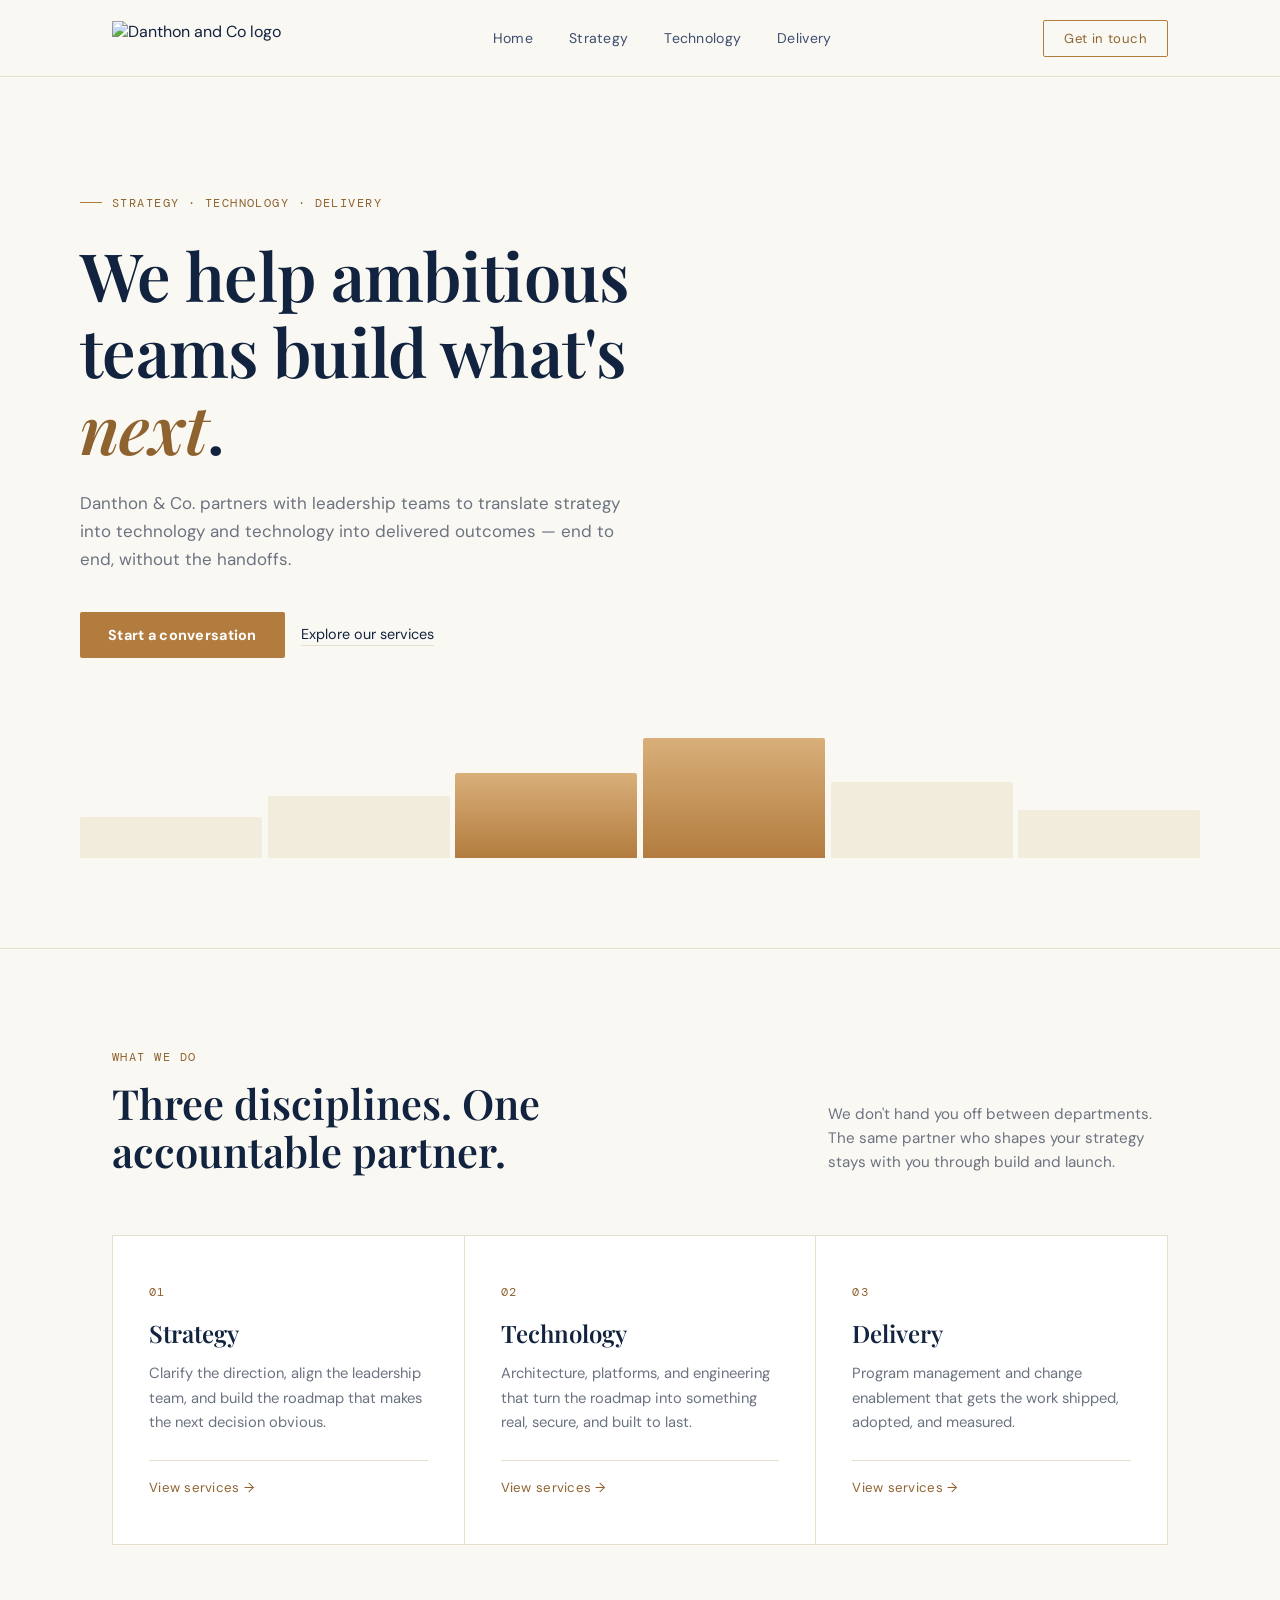
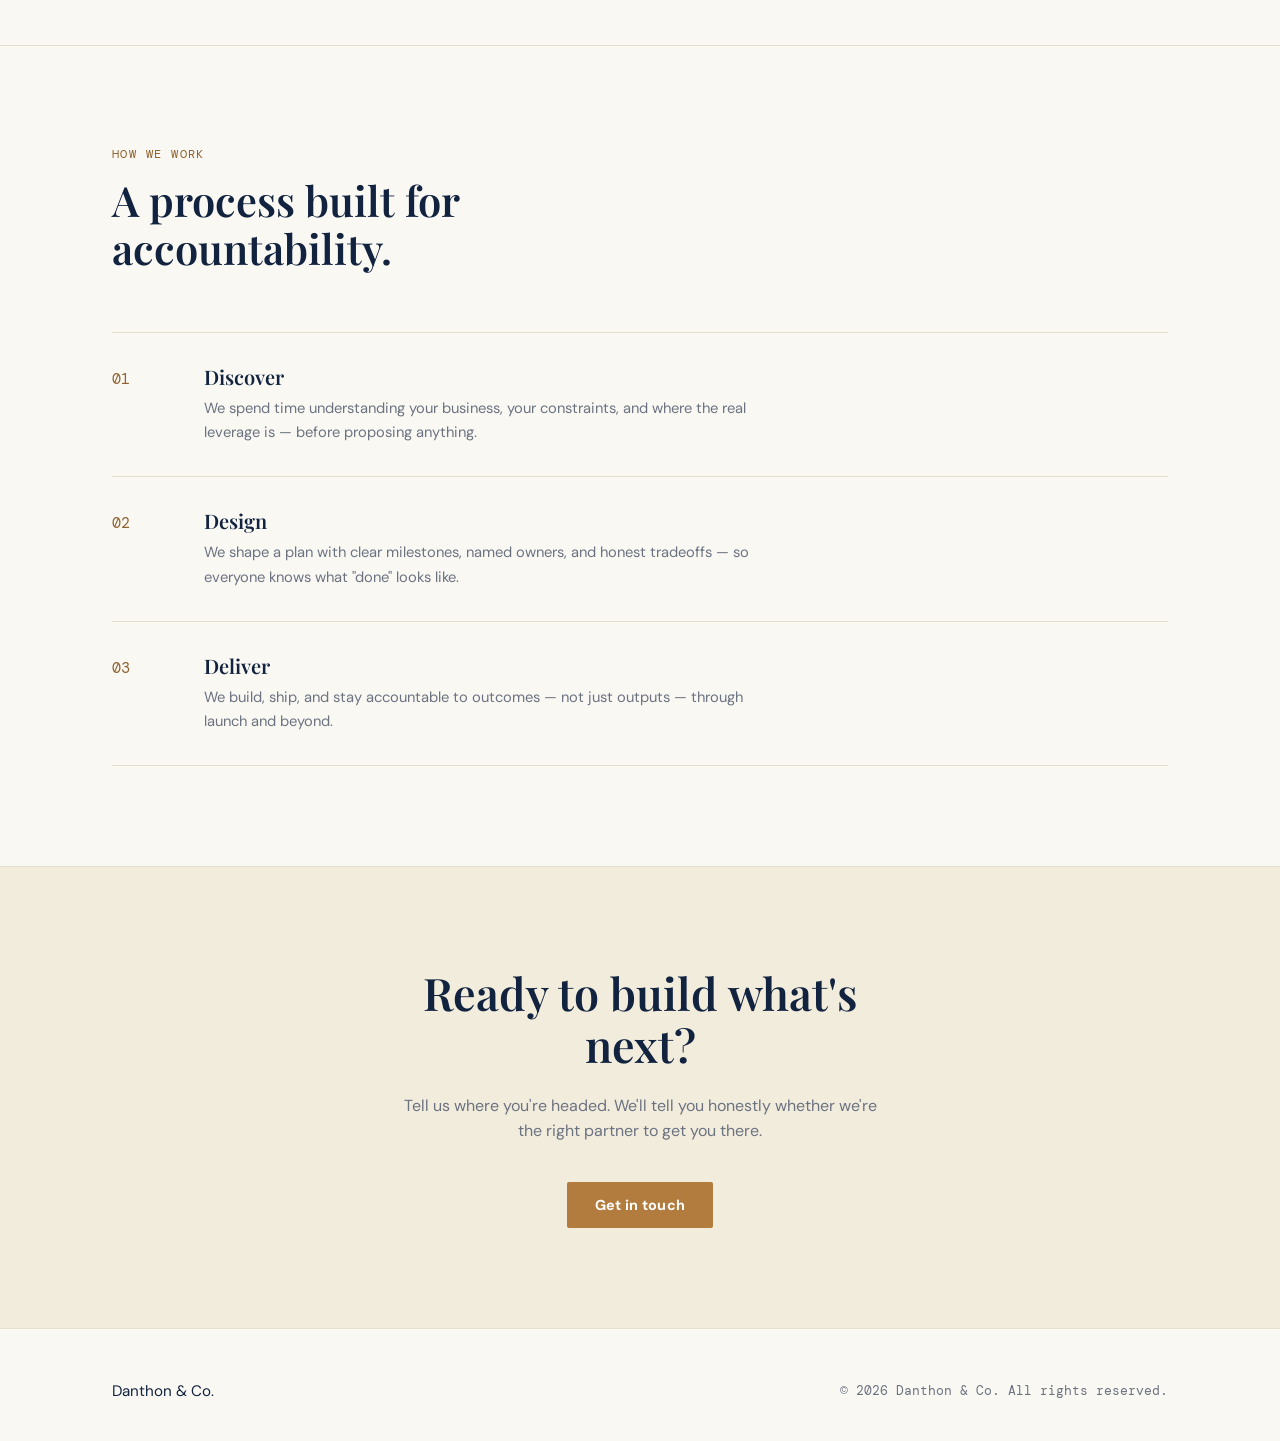
==== commit e75de36e: "Add Danthon & Co. website design Single-page landing page introducing the strategy, technology, and " ====
--- a/index.html
+++ b/index.html
@@ -1,403 +1,270 @@
 <!DOCTYPE html>
 <html lang="en">
 <head>
-  <meta charset="UTF-8" />
-  <meta name="viewport" content="width=device-width, initial-scale=1.0" />
-  <title>Pearlsom Esthetic — Nails, Tattoos & Piercings</title>
-  <meta name="description" content="Pearlsom Esthetic is a luxury beauty studio in Lekki, Lagos offering nails, manicures, pedicures, tattoos and piercings. Book your appointment today." />
-  <link rel="preconnect" href="https://fonts.googleapis.com" />
-  <link rel="preconnect" href="https://fonts.gstatic.com" crossorigin />
-  <link href="https://fonts.googleapis.com/css2?family=Cormorant+Garamond:ital,wght@0,500;0,600;0,700;1,500;1,600&family=Great+Vibes&family=Jost:wght@300;400;500;600&display=swap" rel="stylesheet" />
-  <link rel="stylesheet" href="styles.css" />
-  <link rel="icon" href="assets/logo.jpg" />
-  <meta property="og:title" content="Pearlsom Esthetic — Nails, Tattoos & Piercings" />
-  <meta property="og:description" content="A luxury beauty studio in Lekki, Lagos offering nails, manicures, pedicures, tattoos and piercings." />
-  <meta property="og:image" content="assets/logo.jpg" />
-  <meta property="og:type" content="website" />
+<meta charset="UTF-8">
+<meta name="viewport" content="width=device-width, initial-scale=1.0">
+<title>Danthon &amp; Co. — Strategy. Technology. Delivery.</title>
+<style>
+@import url('https://fonts.googleapis.com/css2?family=Playfair+Display:ital,wght@0,500;0,600;0,700;1,500&family=DM+Sans:wght@400;500;700&family=DM+Mono:wght@400;500&display=swap');
+
+:root{
+  --bg:#FAF8F3;
+  --panel:#FFFFFF;
+  --panel-alt:#F2ECDD;
+  --line:#E6DFCC;
+  --navy:#12233F;
+  --navy-soft:#3C4E6E;
+  --gold:#B27C3E;
+  --gold-deep:#8F6330;
+  --gold-tint:#D9AF7A;
+  --muted:#6B7280;
+}
+*{margin:0;padding:0;box-sizing:border-box;}
+html{scroll-behavior:smooth;}
+body{
+  background:var(--bg);
+  color:var(--navy);
+  font-family:'DM Sans',sans-serif;
+  -webkit-font-smoothing:antialiased;
+}
+h1,h2,h3{font-family:'Playfair Display',serif;font-weight:600;line-height:1.15;color:var(--navy);}
+a{color:inherit;text-decoration:none;}
+.wrap{max-width:1120px;margin:0 auto;padding:0 32px;}
+::selection{background:var(--gold-tint);color:var(--navy);}
+a:focus-visible, button:focus-visible{outline:2px solid var(--gold-deep);outline-offset:3px;}
+
+/* NAV */
+nav{position:sticky;top:0;z-index:50;background:rgba(250,248,243,0.9);backdrop-filter:blur(10px);border-bottom:1px solid var(--line);}
+nav .wrap{display:flex;align-items:center;justify-content:space-between;height:76px;}
+.brand{display:flex;align-items:center;}
+.brand img{height:34px;width:auto;display:block;}
+.nav-links{display:flex;gap:36px;font-size:0.88rem;letter-spacing:0.02em;}
+.nav-links a{color:var(--navy-soft);transition:color .2s;}
+.nav-links a:hover{color:var(--navy);}
+.nav-cta{border:1px solid var(--gold);color:var(--gold-deep);padding:9px 20px;border-radius:2px;font-size:0.82rem;letter-spacing:0.03em;transition:background .2s,color .2s;}
+.nav-cta:hover{background:var(--gold);color:#fff;}
+@media(max-width:760px){.nav-links{display:none;}}
+
+/* HERO (home) */
+.hero{padding:110px 0 90px;}
+.eyebrow{display:inline-flex;align-items:center;gap:10px;font-family:'DM Mono',monospace;font-size:0.75rem;letter-spacing:0.12em;color:var(--gold-deep);text-transform:uppercase;margin-bottom:26px;}
+.eyebrow::before{content:'';width:22px;height:1px;background:var(--gold);}
+.hero h1{font-size:clamp(2.3rem,5.2vw,4.2rem);max-width:16ch;letter-spacing:-0.01em;}
+.hero h1 em{color:var(--gold-deep);font-style:italic;}
+.hero-sub{margin-top:24px;max-width:46ch;font-size:1.06rem;line-height:1.65;color:var(--muted);}
+.hero-ctas{margin-top:38px;display:flex;gap:16px;align-items:center;flex-wrap:wrap;}
+.btn-primary{background:var(--gold);color:#fff;padding:14px 28px;font-weight:700;font-size:0.9rem;letter-spacing:0.02em;border-radius:2px;display:inline-block;transition:transform .2s,box-shadow .2s,background .2s;}
+.btn-primary:hover{transform:translateY(-2px);box-shadow:0 12px 26px -12px rgba(178,124,62,0.5);background:var(--gold-deep);}
+.btn-ghost{color:var(--navy);font-size:0.9rem;border-bottom:1px solid var(--line);padding-bottom:2px;}
+.btn-ghost:hover{border-color:var(--navy-soft);}
+
+.bars-field{margin-top:80px;display:flex;align-items:flex-end;gap:6px;height:120px;}
+.bars-field .bar{flex:1;background:linear-gradient(180deg,var(--gold-tint),var(--gold));border-radius:2px 2px 0 0;transform:scaleY(0);transform-origin:bottom;animation:rise 1.1s cubic-bezier(.16,1,.3,1) forwards;}
+.bars-field .bar:nth-child(1){height:34%;animation-delay:.05s;background:var(--panel-alt);}
+.bars-field .bar:nth-child(2){height:52%;animation-delay:.12s;background:var(--panel-alt);}
+.bars-field .bar:nth-child(3){height:71%;animation-delay:.19s;}
+.bars-field .bar:nth-child(4){height:100%;animation-delay:.26s;}
+.bars-field .bar:nth-child(5){height:63%;animation-delay:.33s;background:var(--panel-alt);}
+.bars-field .bar:nth-child(6){height:40%;animation-delay:.4s;background:var(--panel-alt);}
+@keyframes rise{to{transform:scaleY(1);}}
+@media(prefers-reduced-motion:reduce){.bars-field .bar{animation:none;transform:scaleY(1);}}
+
+/* SECTIONS */
+.section{padding:100px 0;border-top:1px solid var(--line);}
+.section-head{display:flex;justify-content:space-between;align-items:flex-end;gap:24px;margin-bottom:60px;flex-wrap:wrap;}
+.section-label{font-family:'DM Mono',monospace;font-size:0.75rem;letter-spacing:0.12em;color:var(--gold-deep);text-transform:uppercase;margin-bottom:14px;}
+.section-head h2{font-size:clamp(1.8rem,3.4vw,2.6rem);max-width:20ch;}
+.section-head p{max-width:34ch;color:var(--muted);font-size:0.95rem;line-height:1.6;}
+
+/* SERVICE SUMMARY CARDS (home) */
+.services-grid{display:grid;grid-template-columns:repeat(3,1fr);gap:1px;background:var(--line);border:1px solid var(--line);}
+.service-card{background:var(--panel);padding:40px 32px;display:flex;flex-direction:column;transition:background .2s;}
+.service-card:hover{background:var(--panel-alt);}
+.icon-circle{width:56px;height:56px;border-radius:50%;background:var(--navy);display:flex;align-items:center;justify-content:center;margin-bottom:22px;flex-shrink:0;}
+.icon-circle svg{width:26px;height:26px;stroke:var(--gold);}
+.card-name{font-family:'DM Sans',sans-serif;font-weight:700;font-size:1.05rem;margin-bottom:10px;letter-spacing:0.01em;}
+.card-desc{color:var(--muted);font-size:0.88rem;line-height:1.6;margin-bottom:22px;flex-grow:1;}
+.card-link{color:var(--gold-deep);font-size:0.83rem;letter-spacing:0.02em;display:inline-flex;align-items:center;gap:8px;padding-top:14px;border-top:1px solid var(--line);transition:gap .2s;}
+.card-link:hover{gap:12px;}
+@media(max-width:840px){.services-grid{grid-template-columns:1fr;}}
+
+/* MAIN PILLAR CARDS (home) */
+.pillar-grid{display:grid;grid-template-columns:repeat(3,1fr);gap:1px;background:var(--line);border:1px solid var(--line);}
+.pillar-card{background:var(--panel);padding:48px 36px;display:flex;flex-direction:column;transition:background .2s;}
+.pillar-card:hover{background:var(--panel-alt);}
+.pillar-num{font-family:'DM Mono',monospace;font-size:0.75rem;letter-spacing:0.1em;color:var(--gold-deep);margin-bottom:20px;}
+.pillar-card h3{font-size:1.5rem;margin-bottom:14px;max-width:14ch;}
+.pillar-card p{color:var(--muted);font-size:0.92rem;line-height:1.65;margin-bottom:26px;flex-grow:1;}
+.pillar-card .card-link{border-top:1px solid var(--line);padding-top:18px;}
+.pillar-card.disabled{opacity:0.55;}
+.pillar-card.disabled:hover{background:var(--panel);}
+@media(max-width:840px){.pillar-grid{grid-template-columns:1fr;}}
+
+/* Sub-service list on a pillar landing page */
+.subservice-list{display:flex;flex-direction:column;}
+.subservice-item{display:grid;grid-template-columns:56px 1fr auto;gap:24px;align-items:center;padding:28px 0;border-top:1px solid var(--line);transition:background .15s;}
+.subservice-item:last-child{border-bottom:1px solid var(--line);}
+.subservice-item:hover{background:var(--panel-alt);}
+.subservice-item .icon-circle{margin-bottom:0;width:44px;height:44px;}
+.subservice-item .icon-circle svg{width:20px;height:20px;}
+.subservice-text h3{font-size:1.08rem;margin-bottom:4px;}
+.subservice-text p{color:var(--muted);font-size:0.88rem;line-height:1.5;max-width:56ch;}
+.subservice-arrow{color:var(--gold-deep);font-family:'DM Mono',monospace;font-size:0.85rem;}
+.tagline-strip{display:flex;align-items:center;justify-content:center;gap:20px;padding:40px 0;font-family:'DM Mono',monospace;font-size:0.8rem;letter-spacing:0.18em;color:var(--gold-deep);text-transform:uppercase;flex-wrap:wrap;}
+.tagline-strip .rule{width:60px;height:1px;background:var(--line);}
+
+/* PROCESS */
+.process-list{display:flex;flex-direction:column;}
+.process-item{display:grid;grid-template-columns:64px 1fr;gap:28px;padding:32px 0;border-top:1px solid var(--line);align-items:start;}
+.process-item:last-child{border-bottom:1px solid var(--line);}
+.process-num{font-family:'DM Mono',monospace;color:var(--gold-deep);font-size:0.95rem;padding-top:4px;}
+.process-item h3{font-size:1.25rem;margin-bottom:8px;}
+.process-item p{color:var(--muted);font-size:0.92rem;line-height:1.65;max-width:56ch;}
+
+/* CTA STRIP */
+.cta-strip{background:var(--panel-alt);text-align:center;padding:100px 32px;border-top:1px solid var(--line);}
+.cta-strip h2{font-size:clamp(1.9rem,4vw,2.8rem);max-width:18ch;margin:0 auto 22px;}
+.cta-strip p{color:var(--muted);max-width:44ch;margin:0 auto 38px;line-height:1.6;}
+
+footer{padding:52px 32px 40px;border-top:1px solid var(--line);}
+.foot-wrap{display:flex;justify-content:space-between;align-items:center;flex-wrap:wrap;gap:20px;}
+.foot-wrap .brand-name{font-size:0.95rem;}
+footer .fine{color:var(--muted);font-size:0.8rem;font-family:'DM Mono',monospace;}
+
+/* SERVICE DETAIL PAGES */
+.breadcrumb{font-family:'DM Mono',monospace;font-size:0.78rem;color:var(--muted);margin-bottom:28px;}
+.breadcrumb a{color:var(--gold-deep);}
+.service-hero{padding:64px 0 70px;border-bottom:1px solid var(--line);}
+.service-hero .pkg-bars{height:34px;margin-bottom:24px;}
+.service-hero .pkg-bars i{flex:0 0 8px;}
+.service-hero h1{font-size:clamp(2.1rem,4.6vw,3.4rem);max-width:20ch;}
+.service-hero .hero-sub{margin-top:20px;}
+.detail-grid{display:grid;grid-template-columns:1.1fr 0.9fr;gap:80px;}
+.detail-block h2{font-size:1.5rem;margin-bottom:20px;}
+.detail-block p{color:var(--muted);font-size:0.97rem;line-height:1.7;margin-bottom:18px;max-width:58ch;}
+.included-list{list-style:none;margin-top:8px;}
+.included-list li{display:flex;gap:14px;padding:16px 0;border-top:1px solid var(--line);font-size:0.94rem;color:var(--navy-soft);line-height:1.5;}
+.included-list li:last-child{border-bottom:1px solid var(--line);}
+.included-list li::before{content:'—';color:var(--gold);flex-shrink:0;}
+.side-panel{background:var(--panel);border:1px solid var(--line);padding:32px;height:fit-content;}
+.side-panel h3{font-size:1.1rem;margin-bottom:14px;}
+.side-panel p{color:var(--muted);font-size:0.9rem;line-height:1.65;margin-bottom:24px;}
+.side-panel .btn-primary{width:100%;text-align:center;}
+@media(max-width:840px){.detail-grid{grid-template-columns:1fr;gap:48px;}}
+
+
+.page{display:none;}
+.page.active{display:block;}
+
+</style>
 </head>
 <body>
-  <!-- Reusable floral motifs -->
-  <svg class="floral-defs" width="0" height="0" aria-hidden="true" xmlns="http://www.w3.org/2000/svg">
-    <symbol id="bloom" viewBox="-16 -16 32 32">
-      <g fill="#b892e8">
-        <ellipse cx="0" cy="-8" rx="4.5" ry="8" />
-        <ellipse cx="0" cy="-8" rx="4.5" ry="8" transform="rotate(72)" />
-        <ellipse cx="0" cy="-8" rx="4.5" ry="8" transform="rotate(144)" />
-        <ellipse cx="0" cy="-8" rx="4.5" ry="8" transform="rotate(216)" />
-        <ellipse cx="0" cy="-8" rx="4.5" ry="8" transform="rotate(288)" />
-      </g>
-      <circle r="3.4" fill="#7a52bd" />
-    </symbol>
-    <symbol id="fl-spray" viewBox="0 0 240 260">
-      <g stroke="#8a63c9" stroke-width="1.3" fill="none" stroke-linecap="round">
-        <path d="M8 256 C 52 214 36 162 84 128 C 118 104 128 66 118 26" />
-        <path d="M62 178 C 40 168 30 150 28 128" />
-        <path d="M92 112 C 118 116 142 106 160 88" />
-      </g>
-      <g fill="#c9aeee">
-        <path d="M28 128 C 16 118 16 100 30 96 C 36 112 36 122 28 128 Z" />
-        <path d="M160 88 C 174 82 188 88 186 102 C 170 104 164 96 160 88 Z" />
-        <path d="M54 184 C 42 178 38 164 48 156 C 58 166 60 176 54 184 Z" />
-      </g>
-      <use href="#bloom" x="101" y="7" width="34" height="34" />
-      <use href="#bloom" x="17" y="81" width="26" height="26" />
-    </symbol>
-    <symbol id="fl-stem" viewBox="0 0 120 250">
-      <g stroke="#8a63c9" stroke-width="1.3" fill="none" stroke-linecap="round">
-        <path d="M60 246 C 58 196 66 150 60 92" />
-        <path d="M60 176 C 44 168 36 152 34 134" />
-        <path d="M60 146 C 76 140 86 124 88 108" />
-      </g>
-      <g fill="#c9aeee">
-        <path d="M34 134 C 24 126 24 112 36 108 C 40 122 40 130 34 134 Z" />
-        <path d="M88 108 C 100 102 112 108 110 120 C 96 122 90 116 88 108 Z" />
-      </g>
-      <use href="#bloom" x="42" y="48" width="36" height="36" />
-    </symbol>
-    <symbol id="fl-sprig" viewBox="0 0 150 130">
-      <g stroke="#8a63c9" stroke-width="1.3" fill="none" stroke-linecap="round">
-        <path d="M6 120 C 44 112 78 94 104 56" />
-        <path d="M42 106 C 36 92 38 80 46 72" />
-        <path d="M74 84 C 82 76 94 74 102 78" />
-      </g>
-      <g fill="#c9aeee">
-        <path d="M46 72 C 42 60 48 50 58 50 C 58 62 54 70 46 72 Z" />
-        <path d="M30 104 C 20 100 16 90 24 82 C 32 88 34 98 30 104 Z" />
-      </g>
-      <use href="#bloom" x="86" y="26" width="36" height="36" />
-    </symbol>
-    <symbol id="fl-arch" viewBox="0 -24 260 120">
-      <g stroke="#8a63c9" stroke-width="1.3" fill="none" stroke-linecap="round">
-        <path d="M6 70 C 70 16 190 16 254 70" />
-        <path d="M70 40 C 66 30 66 22 72 16" />
-        <path d="M130 26 C 128 18 130 10 136 6" />
-        <path d="M190 40 C 194 30 194 22 188 16" />
-      </g>
-      <g fill="#c9aeee">
-        <path d="M40 54 C 30 50 26 40 34 34 C 42 40 44 50 40 54 Z" />
-        <path d="M220 54 C 230 50 234 40 226 34 C 218 40 216 50 220 54 Z" />
-      </g>
-      <use href="#bloom" x="59" y="-9" width="26" height="26" />
-      <use href="#bloom" x="118" y="-21" width="30" height="30" />
-      <use href="#bloom" x="177" y="-9" width="26" height="26" />
-    </symbol>
-    <symbol id="fl-cluster" viewBox="0 0 120 130">
-      <g stroke="#8a63c9" stroke-width="1.3" fill="none" stroke-linecap="round">
-        <path d="M60 124 C 58 100 60 86 60 66" />
-        <path d="M60 104 C 46 96 40 86 40 76" />
-        <path d="M60 104 C 74 96 80 86 80 76" />
-      </g>
-      <g fill="#c9aeee">
-        <path d="M40 76 C 30 72 28 62 36 56 C 44 62 46 72 40 76 Z" />
-        <path d="M80 76 C 90 72 92 62 84 56 C 76 62 74 72 80 76 Z" />
-      </g>
-      <use href="#bloom" x="43" y="23" width="34" height="34" />
-      <use href="#bloom" x="18" y="52" width="24" height="24" />
-      <use href="#bloom" x="78" y="52" width="24" height="24" />
-    </symbol>
-  </svg>
-
-  <!-- Header -->
-  <header class="site-header" id="top">
-    <div class="container header-inner">
-      <a href="#top" class="brand">
-        <span class="brand-mark">P</span>
-        <span class="brand-text">Pearlsom<em>Esthetic</em></span>
-      </a>
-      <nav class="nav" id="nav">
-        <a href="#about">About</a>
-        <a href="#services">Services</a>
-        <a href="#gallery">Gallery</a>
-        <a href="#contact">Contact</a>
-        <a href="#contact" class="btn btn-small nav-cta">Book Now</a>
-      </nav>
-      <button class="nav-toggle" id="navToggle" aria-label="Toggle menu" aria-expanded="false">
-        <span></span><span></span><span></span>
-      </button>
-    </div>
-  </header>
-
-  <!-- Hero -->
-  <section class="hero">
-    <svg class="bloom-accent" style="left:-6px;bottom:0;width:215px" aria-hidden="true"><use href="#fl-spray" /></svg>
-    <svg class="bloom-accent flip" style="right:-6px;bottom:0;width:215px" aria-hidden="true"><use href="#fl-spray" /></svg>
-    <svg class="bloom-accent" style="right:5%;top:8%;width:120px" aria-hidden="true"><use href="#fl-stem" /></svg>
-    <div class="container hero-inner">
-      <div class="hero-logo">
-        <img src="assets/logo.jpg" alt="Pearlsom Esthetic logo" />
-      </div>
-      <p class="eyebrow">Beauty · Ink · Adornment</p>
-      <h1>Where artistry meets<br /><span>self&#8209;expression</span></h1>
-      <p class="hero-sub">
-        A luxury beauty studio in Lekki for nails, manicures &amp; pedicures,
-        tattoos and piercings — where every detail is crafted with precision,
-        artistry and a little sparkle.
-      </p>
-      <div class="hero-actions">
-        <a href="#contact" class="btn">Book an appointment</a>
-        <a href="#services" class="btn btn-ghost">Explore services</a>
-      </div>
-    </div>
-    <div class="hero-glow" aria-hidden="true"></div>
-  </section>
-
-  <!-- Marquee -->
-  <div class="marquee" aria-hidden="true">
-    <div class="marquee-track">
-      <span>Nails</span><span>•</span><span>Manicure</span><span>•</span><span>Pedicure</span><span>•</span><span>Tattoos</span><span>•</span><span>Piercings</span><span>•</span>
-      <span>Nails</span><span>•</span><span>Manicure</span><span>•</span><span>Pedicure</span><span>•</span><span>Tattoos</span><span>•</span><span>Piercings</span><span>•</span>
-    </div>
-  </div>
-
-  <!-- About -->
-  <section class="about section" id="about">
-    <svg class="bloom-accent flip" style="left:1%;top:8%;width:120px" aria-hidden="true"><use href="#fl-sprig" /></svg>
-    <svg class="bloom-accent" style="right:2%;bottom:6%;width:130px" aria-hidden="true"><use href="#fl-cluster" /></svg>
-    <div class="container about-grid">
-      <div class="about-visual">
-        <div class="about-logo-frame">
-          <img src="assets/gallery/nails-1.jpg" alt="Signature chrome pink nails by Pearlsom Esthetic" />
+
+<nav>
+  <div class="wrap">
+    <a href="#/home" class="brand"><img src="[data-uri]" alt="Danthon and Co logo"></a>
+    <div class="nav-links">
+      <a href="#/home">Home</a>
+      <a href="#/strategy">Strategy</a>
+      <a href="#/technology">Technology</a>
+      <a href="#/delivery">Delivery</a>
+    </div>
+    <a href="#/contact" class="nav-cta">Get in touch</a>
+  </div>
+</nav>
+
+<main class="wrap hero">
+  <div class="eyebrow">Strategy · Technology · Delivery</div>
+  <h1>We help ambitious teams build what's <em>next</em>.</h1>
+  <p class="hero-sub">Danthon &amp; Co. partners with leadership teams to translate strategy into technology and technology into delivered outcomes — end to end, without the handoffs.</p>
+  <div class="hero-ctas">
+    <a href="#/contact" class="btn-primary">Start a conversation</a>
+    <a href="#/strategy" class="btn-ghost">Explore our services</a>
+  </div>
+  <div class="bars-field" aria-hidden="true">
+    <div class="bar"></div><div class="bar"></div><div class="bar"></div>
+    <div class="bar"></div><div class="bar"></div><div class="bar"></div>
+  </div>
+</main>
+
+<section class="section">
+  <div class="wrap">
+    <div class="section-head">
+      <div>
+        <div class="section-label">What we do</div>
+        <h2>Three disciplines. One accountable partner.</h2>
+      </div>
+      <p>We don't hand you off between departments. The same partner who shapes your strategy stays with you through build and launch.</p>
+    </div>
+    <div class="pillar-grid">
+      <div class="pillar-card">
+        <div class="pillar-num">01</div>
+        <h3>Strategy</h3>
+        <p>Clarify the direction, align the leadership team, and build the roadmap that makes the next decision obvious.</p>
+        <a href="#/strategy" class="card-link">View services →</a>
+      </div>
+      <div class="pillar-card">
+        <div class="pillar-num">02</div>
+        <h3>Technology</h3>
+        <p>Architecture, platforms, and engineering that turn the roadmap into something real, secure, and built to last.</p>
+        <a href="#/technology" class="card-link">View services →</a>
+      </div>
+      <div class="pillar-card">
+        <div class="pillar-num">03</div>
+        <h3>Delivery</h3>
+        <p>Program management and change enablement that gets the work shipped, adopted, and measured.</p>
+        <a href="#/delivery" class="card-link">View services →</a>
+      </div>
+    </div>
+  </div>
+</section>
+
+<section class="section">
+  <div class="wrap">
+    <div class="section-head">
+      <div>
+        <div class="section-label">How we work</div>
+        <h2>A process built for accountability.</h2>
+      </div>
+    </div>
+    <div class="process-list">
+      <div class="process-item">
+        <div class="process-num">01</div>
+        <div>
+          <h3>Discover</h3>
+          <p>We spend time understanding your business, your constraints, and where the real leverage is — before proposing anything.</p>
         </div>
-        <div class="about-badge">Lekki · Lagos</div>
-      </div>
-      <div class="about-text">
-        <p class="eyebrow">Our studio</p>
-        <h2>A space to feel beautiful, bold and entirely yourself</h2>
-        <p>
-          At Pearlsom Esthetic, we believe beauty is personal. Our artists take
-          the time to understand your style, so every set of nails, every line
-          of ink and every piercing feels like it was made just for you.
-        </p>
-        <p>
-          We hold ourselves to the highest standards of hygiene and safety, using
-          sterilised equipment and premium products in a warm, welcoming space.
-        </p>
-        <ul class="about-list">
-          <li>Licensed &amp; experienced artists</li>
-          <li>Sterile, single-use tooling</li>
-          <li>Premium, skin-kind products</li>
-          <li>Personalised consultations</li>
-        </ul>
-      </div>
-    </div>
-  </section>
-
-  <!-- Services -->
-  <section class="services section" id="services">
-    <svg class="bloom-accent" style="left:1%;top:6%;width:135px" aria-hidden="true"><use href="#fl-sprig" /></svg>
-    <svg class="bloom-accent flip" style="right:1%;bottom:5%;width:120px" aria-hidden="true"><use href="#fl-stem" /></svg>
-    <div class="container">
-      <div class="section-head">
-        <p class="eyebrow">What we do</p>
-        <h2>Services &amp; treatments</h2>
-        <p class="section-lead">
-          From a fresh set of nails to a piece you'll wear forever — here's how
-          we can take care of you.
-        </p>
-      </div>
-
-      <div class="services-grid">
-        <article class="service-card">
-          <div class="service-icon">💅</div>
-          <h3>Nails</h3>
-          <p>
-            Gel, acrylic and BIAR extensions, custom nail art and long-lasting
-            colour designed around your everyday life.
-          </p>
-          <ul>
-            <li>Gel &amp; acrylic sets</li>
-            <li>Custom nail art</li>
-            <li>Infills &amp; repairs</li>
-          </ul>
-          <span class="service-price">from ₦70,000</span>
-        </article>
-
-        <article class="service-card">
-          <div class="service-icon">🧖‍♀️</div>
-          <h3>Manicure &amp; Pedicure</h3>
-          <p>
-            Relaxing, restorative treatments that leave your hands and feet
-            polished, soft and beautifully cared for.
-          </p>
-          <ul>
-            <li>Classic &amp; gel manicures</li>
-            <li>Spa pedicures</li>
-            <li>Cuticle &amp; nail care</li>
-          </ul>
-          <span class="service-price">from ₦25,000</span>
-        </article>
-
-        <article class="service-card">
-          <div class="service-icon">🖋️</div>
-          <h3>Tattoos</h3>
-          <p>
-            Custom designs and fine-line work by our resident artists — from
-            delicate minimal pieces to bold statement art.
-          </p>
-          <ul>
-            <li>Custom &amp; fine-line work</li>
-            <li>Flash designs</li>
-            <li>Free design consultation</li>
-          </ul>
-          <span class="service-price">from ₦100,000</span>
-        </article>
-
-        <article class="service-card">
-          <div class="service-icon">💎</div>
-          <h3>Piercings</h3>
-          <p>
-            Safe, precise piercings using implant-grade jewellery, with expert
-            aftercare guidance so you heal beautifully.
-          </p>
-          <ul>
-            <li>Ear &amp; lobe curation</li>
-            <li>Nose, navel &amp; more</li>
-            <li>Premium jewellery</li>
-          </ul>
-          <span class="service-price">from ₦50,000</span>
-        </article>
-      </div>
-      <p class="services-note">
-        Prices are a starting guide and vary with design and detail. Get an exact
-        quote when you <a href="#contact">book a consultation</a>.
-      </p>
-    </div>
-  </section>
-
-  <!-- Gallery -->
-  <section class="gallery section" id="gallery">
-    <svg class="bloom-accent" style="right:2%;top:4%;width:210px" aria-hidden="true"><use href="#fl-arch" /></svg>
-    <svg class="bloom-accent flip" style="left:1%;bottom:4%;width:120px" aria-hidden="true"><use href="#fl-sprig" /></svg>
-    <div class="container">
-      <div class="section-head">
-        <p class="eyebrow">Our work</p>
-        <h2>A look inside the studio</h2>
-      </div>
-      <div class="gallery-filters" id="galleryFilters" role="tablist" aria-label="Filter gallery by service">
-        <button class="filter-btn is-active" data-filter="all" role="tab" aria-selected="true">All</button>
-        <button class="filter-btn" data-filter="nails" role="tab" aria-selected="false">Nails</button>
-        <button class="filter-btn" data-filter="manipedi" role="tab" aria-selected="false">Mani &amp; Pedi</button>
-        <button class="filter-btn" data-filter="tattoos" role="tab" aria-selected="false">Tattoos</button>
-        <button class="filter-btn" data-filter="piercings" role="tab" aria-selected="false">Piercings</button>
-      </div>
-      <div class="gallery-grid" id="galleryGrid">
-        <figure class="gallery-item" data-category="nails"><img src="assets/gallery/nails-1.jpg" alt="Chrome pink ombré almond nails" loading="lazy" /></figure>
-        <figure class="gallery-item" data-category="manipedi"><img src="assets/gallery/manipedi-1.jpg" alt="Pedicure in progress with nail care tools" loading="lazy" /></figure>
-        <figure class="gallery-item" data-category="tattoos"><img src="assets/gallery/tattoo-1.jpg" alt="Fine-line rose tattoo on the collarbone" loading="lazy" /></figure>
-        <figure class="gallery-item" data-category="piercings"><img src="assets/gallery/piercing-1.jpg" alt="Curated ear piercings with gold and crystal jewellery" loading="lazy" /></figure>
-        <figure class="gallery-item" data-category="nails"><img src="assets/gallery/nails-2.jpg" alt="Red floral hand-painted nail art" loading="lazy" /></figure>
-        <figure class="gallery-item" data-category="manipedi"><img src="assets/gallery/manipedi-2.jpg" alt="Spa pedicure with blue polish and foot care" loading="lazy" /></figure>
-        <figure class="gallery-item" data-category="tattoos"><img src="assets/gallery/tattoo-2.jpg" alt="Ornamental lotus and mandala spine tattoo" loading="lazy" /></figure>
-        <figure class="gallery-item" data-category="piercings"><img src="assets/gallery/piercing-2.jpg" alt="Nose and lower-lip piercings" loading="lazy" /></figure>
-        <figure class="gallery-item" data-category="nails"><img src="assets/gallery/nails-3.jpg" alt="Pink and white French swirl nails" loading="lazy" /></figure>
-        <figure class="gallery-item" data-category="manipedi"><img src="assets/gallery/manipedi-3.jpg" alt="Relaxing spa pedicure treatment" loading="lazy" /></figure>
-        <figure class="gallery-item" data-category="tattoos"><img src="assets/gallery/tattoo-3.jpg" alt="Delicate fine-line finger and hand tattoos" loading="lazy" /></figure>
-        <figure class="gallery-item" data-category="piercings"><img src="assets/gallery/piercing-3.jpg" alt="Navel piercing with crystal jewellery" loading="lazy" /></figure>
-        <figure class="gallery-item" data-category="nails"><img src="assets/gallery/nails-4.jpg" alt="Nude French tips with pearl and crystal detail" loading="lazy" /></figure>
-        <figure class="gallery-item" data-category="nails"><img src="assets/gallery/nails-5.jpg" alt="Yellow and black French tip almond nails" loading="lazy" /></figure>
-      </div>
-      <p class="gallery-note">A selection of recent work from the studio.</p>
-    </div>
-  </section>
-
-  <!-- Testimonial -->
-  <section class="testimonial section">
-    <svg class="bloom-accent" style="left:4%;top:26%;width:120px" aria-hidden="true"><use href="#fl-sprig" /></svg>
-    <svg class="bloom-accent flip" style="right:4%;top:26%;width:120px" aria-hidden="true"><use href="#fl-sprig" /></svg>
-    <div class="container">
-      <blockquote>
-        <p>"Honestly the best studio I've been to. My nails lasted weeks and the
-          piercing healed perfectly. The whole team makes you feel so at ease."</p>
-        <cite>— Amara O., regular client</cite>
-      </blockquote>
-    </div>
-  </section>
-
-  <!-- Contact / Booking -->
-  <section class="contact section" id="contact">
-    <svg class="bloom-accent flip" style="right:1%;top:7%;width:120px" aria-hidden="true"><use href="#fl-stem" /></svg>
-    <svg class="bloom-accent" style="left:1%;bottom:6%;width:130px" aria-hidden="true"><use href="#fl-cluster" /></svg>
-    <div class="container contact-grid">
-      <div class="contact-info">
-        <p class="eyebrow">Get in touch</p>
-        <h2>Book your appointment</h2>
-        <p>
-          Ready to treat yourself? Send us a message with what you'd like and
-          your preferred time, and we'll get you booked in.
-        </p>
-        <ul class="contact-details">
-          <li><span>Visit</span> Emma Abimbola Cole Street, Lekki Phase 1, Lekki, Lagos</li>
-          <li><span>Call</span> <a href="tel:+2348140590308">0814 059 0308</a></li>
-          <li><span>Email</span> <a href="mailto:contact@pearlsomesthetic.com">contact@pearlsomesthetic.com</a></li>
-          <li>
-            <span>Hours</span>
-            <span class="hours-lines">
-              Tuesday – Saturday · 9am – 8pm<br />
-              Sunday · 2pm – 7pm<br />
-              Monday · Closed
-            </span>
-          </li>
-        </ul>
-        <div class="socials">
-          <a href="#" aria-label="Instagram">Instagram</a>
-          <a href="#" aria-label="TikTok">TikTok</a>
-          <a href="#" aria-label="Facebook">Facebook</a>
+      </div>
+      <div class="process-item">
+        <div class="process-num">02</div>
+        <div>
+          <h3>Design</h3>
+          <p>We shape a plan with clear milestones, named owners, and honest tradeoffs — so everyone knows what "done" looks like.</p>
         </div>
       </div>
-
-      <form class="contact-form" id="bookingForm" novalidate>
-        <div class="field">
-          <label for="name">Name</label>
-          <input type="text" id="name" name="name" required placeholder="Your name" />
+      <div class="process-item">
+        <div class="process-num">03</div>
+        <div>
+          <h3>Deliver</h3>
+          <p>We build, ship, and stay accountable to outcomes — not just outputs — through launch and beyond.</p>
         </div>
-        <div class="field-row">
-          <div class="field">
-            <label for="email">Email</label>
-            <input type="email" id="email" name="email" required placeholder="you@email.com" />
-          </div>
-          <div class="field">
-            <label for="phone">Phone</label>
-            <input type="tel" id="phone" name="phone" placeholder="0800 000 0000" />
-          </div>
-        </div>
-        <div class="field">
-          <label for="service">Service</label>
-          <select id="service" name="service" required>
-            <option value="" disabled selected>Choose a service</option>
-            <option>Nails</option>
-            <option>Manicure &amp; Pedicure</option>
-            <option>Tattoo</option>
-            <option>Piercing</option>
-            <option>Not sure yet</option>
-          </select>
-        </div>
-        <div class="field">
-          <label for="message">Message</label>
-          <textarea id="message" name="message" rows="4" placeholder="Tell us what you have in mind and your preferred date/time"></textarea>
-        </div>
-        <button type="submit" class="btn btn-full">Request appointment</button>
-        <p class="form-status" id="formStatus" role="status" aria-live="polite"></p>
-      </form>
-    </div>
-  </section>
-
-  <!-- Footer -->
-  <footer class="site-footer">
-    <div class="container footer-inner">
-      <a href="#top" class="brand">
-        <span class="brand-mark">P</span>
-        <span class="brand-text">Pearlsom<em>Esthetic</em></span>
-      </a>
-      <p class="footer-copy">© <span id="year"></span> Pearlsom Esthetic. All rights reserved.</p>
-      <nav class="footer-nav">
-        <a href="#about">About</a>
-        <a href="#services">Services</a>
-        <a href="#gallery">Gallery</a>
-        <a href="#contact">Book</a>
-      </nav>
-    </div>
-  </footer>
-
-  <script src="script.js"></script>
+      </div>
+    </div>
+  </div>
+</section>
+
+<section class="cta-strip">
+  <h2>Ready to build what's next?</h2>
+  <p>Tell us where you're headed. We'll tell you honestly whether we're the right partner to get you there.</p>
+  <a href="#/contact" class="btn-primary">Get in touch</a>
+</section>
+
+<footer>
+  <div class="wrap foot-wrap">
+    <div class="brand-name">Danthon &amp; Co.</div>
+    <div class="fine">© 2026 Danthon &amp; Co. All rights reserved.</div>
+  </div>
+</footer>
+
 </body>
 </html>
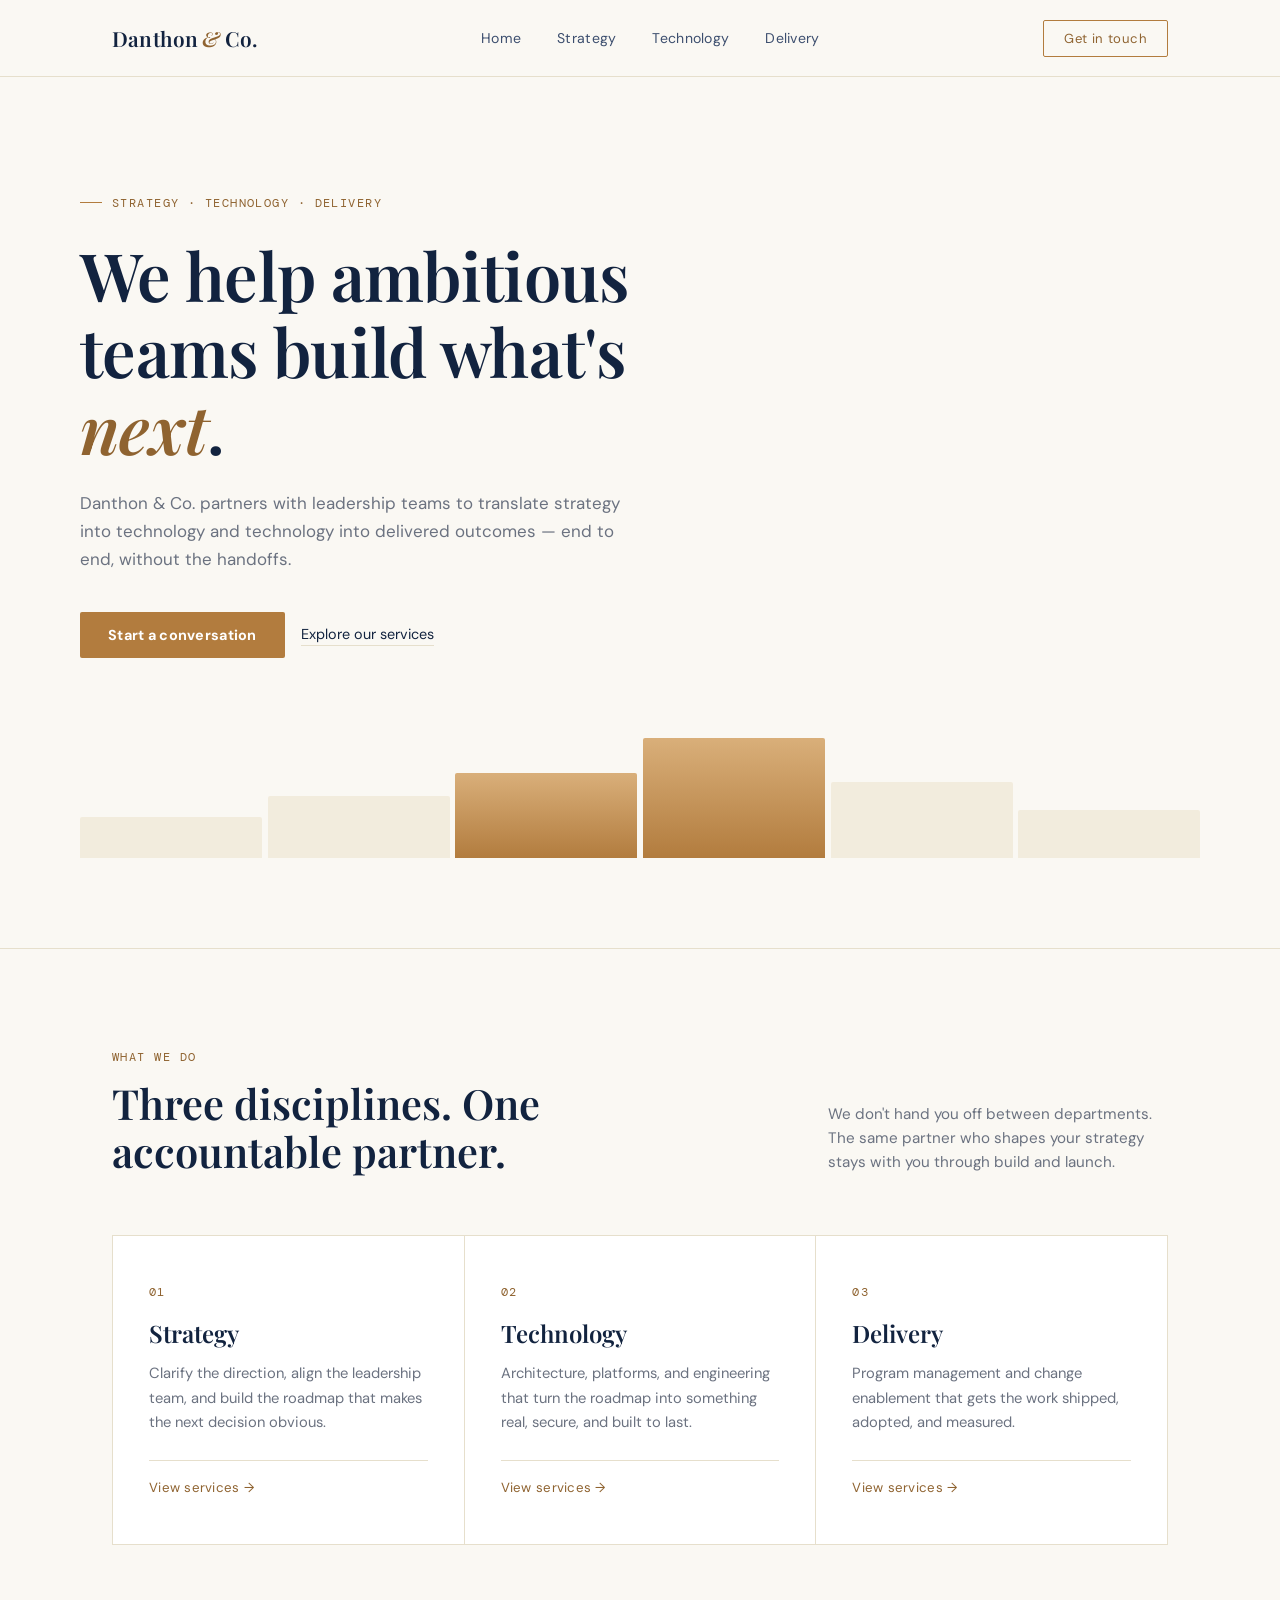
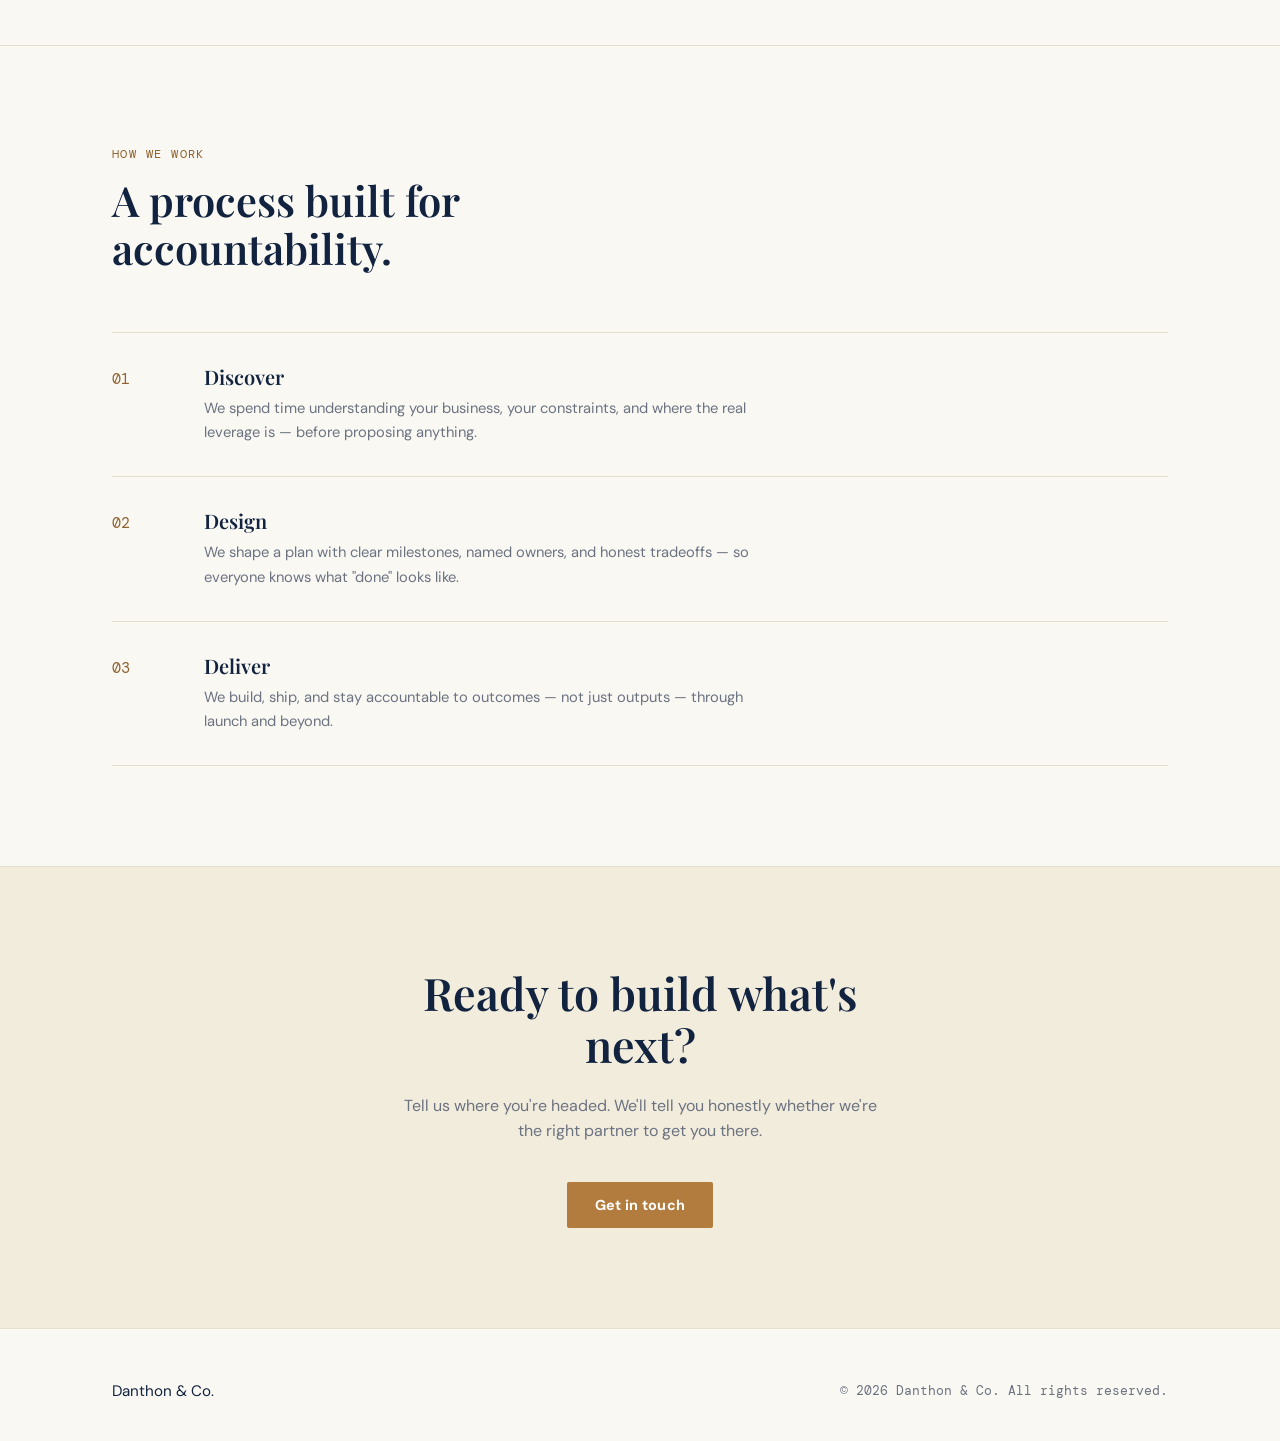
==== commit aa6df3cd: "Replace corrupted logo image with a text wordmark The pasted base64 PNG for the nav logo had an inva" ====
--- a/index.html
+++ b/index.html
@@ -37,7 +37,8 @@
 nav{position:sticky;top:0;z-index:50;background:rgba(250,248,243,0.9);backdrop-filter:blur(10px);border-bottom:1px solid var(--line);}
 nav .wrap{display:flex;align-items:center;justify-content:space-between;height:76px;}
 .brand{display:flex;align-items:center;}
-.brand img{height:34px;width:auto;display:block;}
+.brand-wordmark{font-family:'Playfair Display',serif;font-weight:600;font-size:1.3rem;letter-spacing:0.01em;color:var(--navy);}
+.brand-wordmark span{color:var(--gold-deep);font-style:italic;margin:0 4px;}
 .nav-links{display:flex;gap:36px;font-size:0.88rem;letter-spacing:0.02em;}
 .nav-links a{color:var(--navy-soft);transition:color .2s;}
 .nav-links a:hover{color:var(--navy);}
@@ -162,7 +163,7 @@
 
 <nav>
   <div class="wrap">
-    <a href="#/home" class="brand"><img src="[data-uri]" alt="Danthon and Co logo"></a>
+    <a href="#/home" class="brand-wordmark">Danthon<span>&amp;</span>Co.</a>
     <div class="nav-links">
       <a href="#/home">Home</a>
       <a href="#/strategy">Strategy</a>
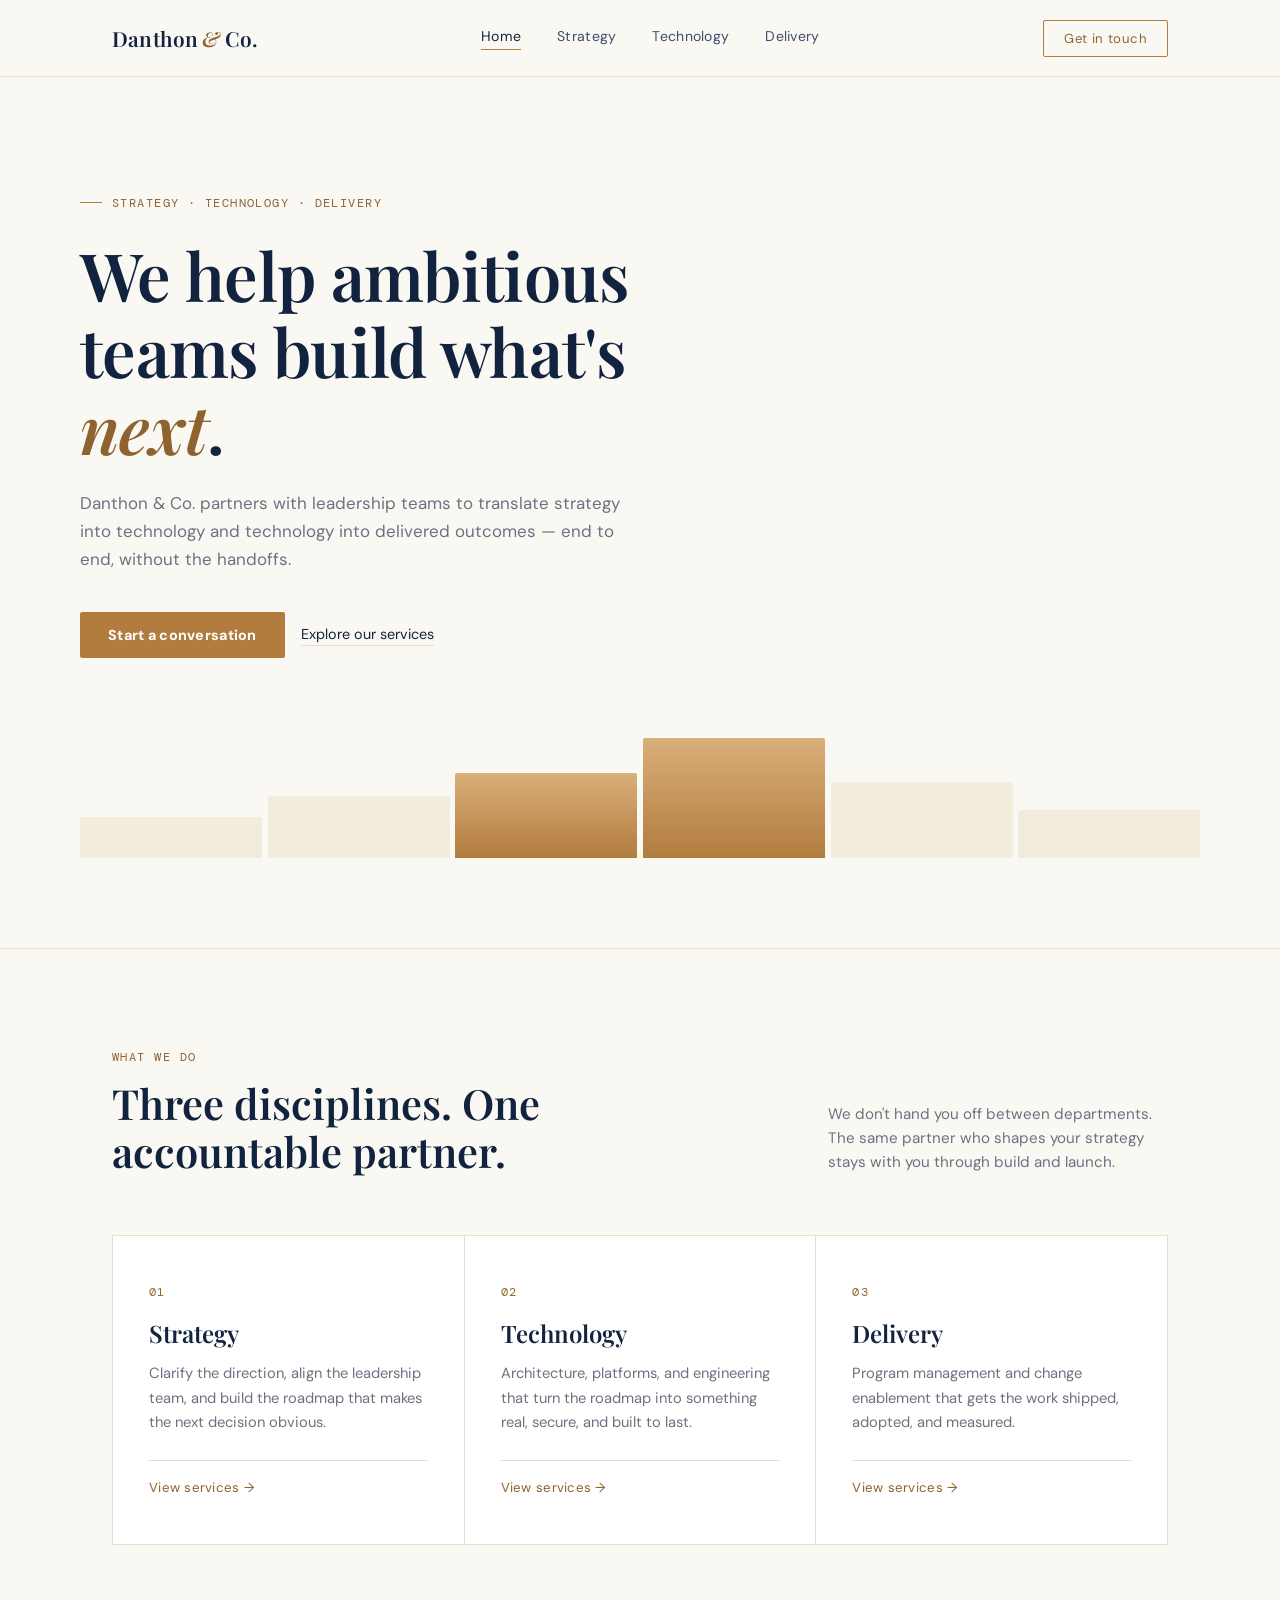
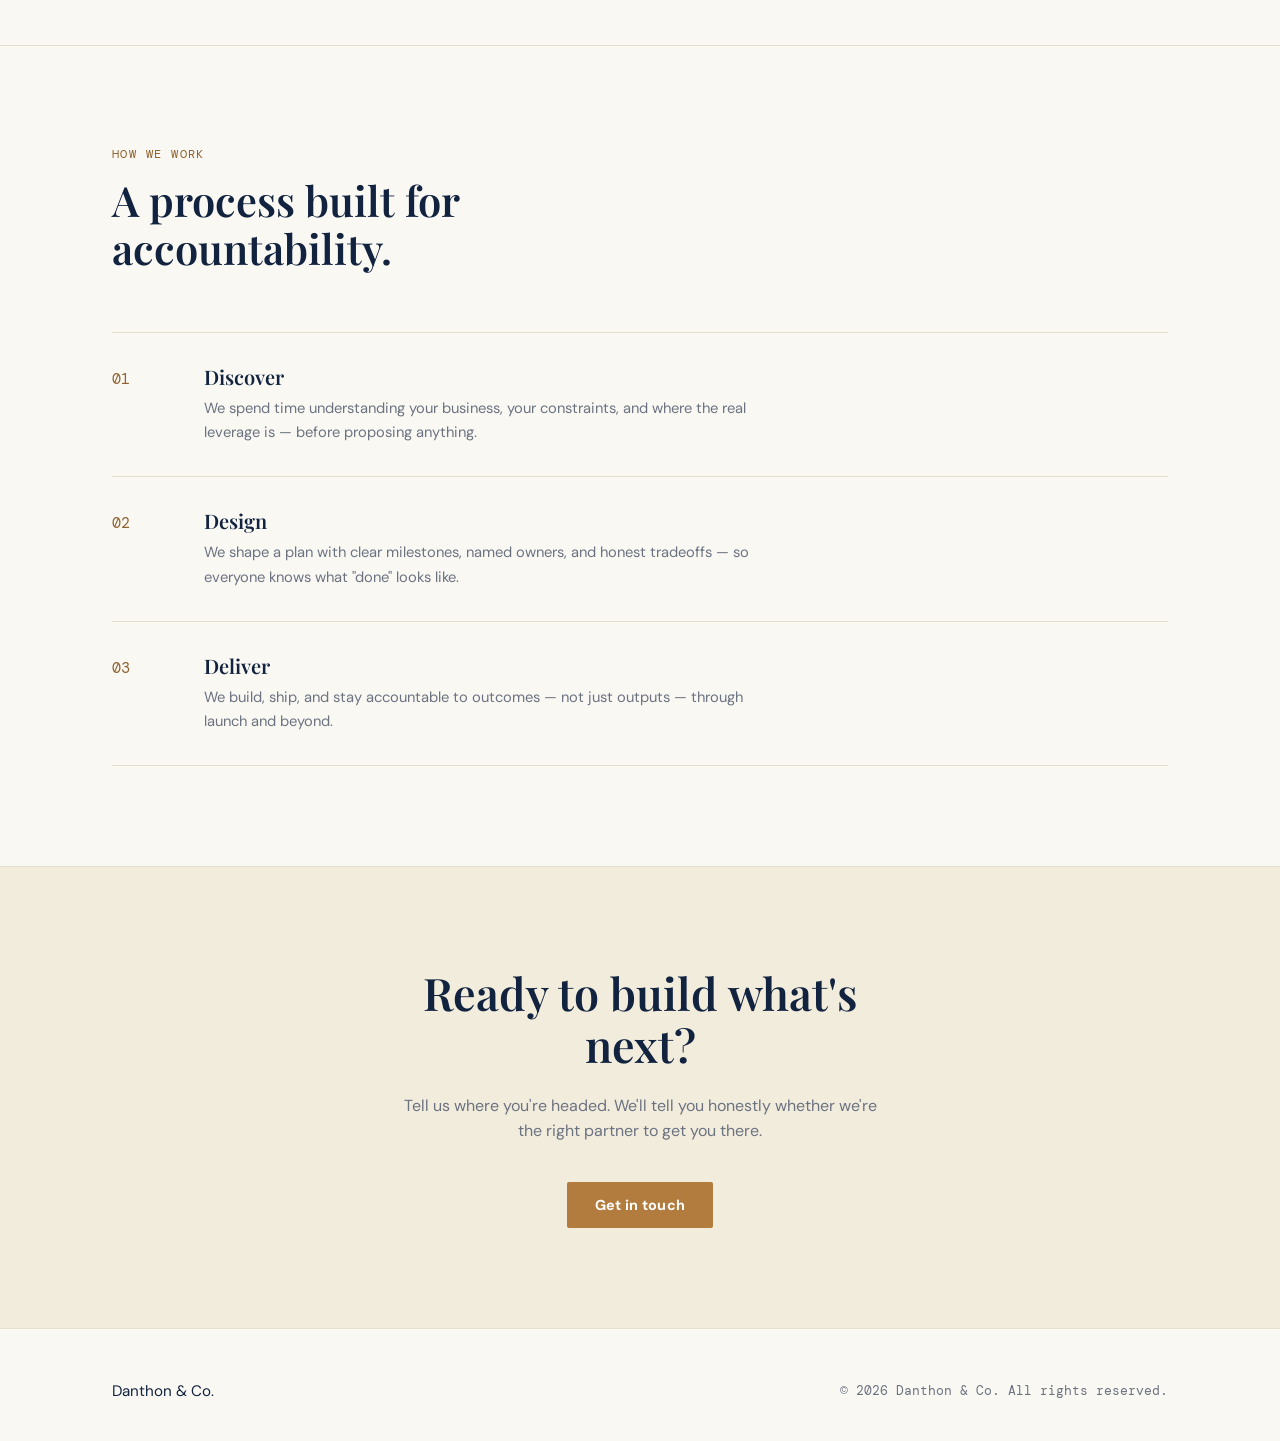
==== commit 6776268c: "Build out full multi-page site with hash-router SPA Add Strategy, Technology, Delivery pillar pages " ====
--- a/index.html
+++ b/index.html
@@ -4,6 +4,7 @@
 <meta charset="UTF-8">
 <meta name="viewport" content="width=device-width, initial-scale=1.0">
 <title>Danthon &amp; Co. — Strategy. Technology. Delivery.</title>
+<meta name="description" content="Danthon &amp; Co. partners with leadership teams to translate strategy into technology and technology into delivered outcomes — end to end, without the handoffs.">
 <style>
 @import url('https://fonts.googleapis.com/css2?family=Playfair+Display:ital,wght@0,500;0,600;0,700;1,500&family=DM+Sans:wght@400;500;700&family=DM+Mono:wght@400;500&display=swap');
 
@@ -40,8 +41,9 @@
 .brand-wordmark{font-family:'Playfair Display',serif;font-weight:600;font-size:1.3rem;letter-spacing:0.01em;color:var(--navy);}
 .brand-wordmark span{color:var(--gold-deep);font-style:italic;margin:0 4px;}
 .nav-links{display:flex;gap:36px;font-size:0.88rem;letter-spacing:0.02em;}
-.nav-links a{color:var(--navy-soft);transition:color .2s;}
+.nav-links a{color:var(--navy-soft);transition:color .2s;padding-bottom:4px;border-bottom:1px solid transparent;}
 .nav-links a:hover{color:var(--navy);}
+.nav-links a.active{color:var(--navy);border-bottom-color:var(--gold);}
 .nav-cta{border:1px solid var(--gold);color:var(--gold-deep);padding:9px 20px;border-radius:2px;font-size:0.82rem;letter-spacing:0.03em;transition:background .2s,color .2s;}
 .nav-cta:hover{background:var(--gold);color:#fff;}
 @media(max-width:760px){.nav-links{display:none;}}
@@ -54,7 +56,7 @@
 .hero h1 em{color:var(--gold-deep);font-style:italic;}
 .hero-sub{margin-top:24px;max-width:46ch;font-size:1.06rem;line-height:1.65;color:var(--muted);}
 .hero-ctas{margin-top:38px;display:flex;gap:16px;align-items:center;flex-wrap:wrap;}
-.btn-primary{background:var(--gold);color:#fff;padding:14px 28px;font-weight:700;font-size:0.9rem;letter-spacing:0.02em;border-radius:2px;display:inline-block;transition:transform .2s,box-shadow .2s,background .2s;}
+.btn-primary{background:var(--gold);color:#fff;padding:14px 28px;font-weight:700;font-size:0.9rem;letter-spacing:0.02em;border-radius:2px;display:inline-block;transition:transform .2s,box-shadow .2s,background .2s;border:none;cursor:pointer;font-family:inherit;}
 .btn-primary:hover{transform:translateY(-2px);box-shadow:0 12px 26px -12px rgba(178,124,62,0.5);background:var(--gold-deep);}
 .btn-ghost{color:var(--navy);font-size:0.9rem;border-bottom:1px solid var(--line);padding-bottom:2px;}
 .btn-ghost:hover{border-color:var(--navy-soft);}
@@ -85,7 +87,7 @@
 .icon-circle svg{width:26px;height:26px;stroke:var(--gold);}
 .card-name{font-family:'DM Sans',sans-serif;font-weight:700;font-size:1.05rem;margin-bottom:10px;letter-spacing:0.01em;}
 .card-desc{color:var(--muted);font-size:0.88rem;line-height:1.6;margin-bottom:22px;flex-grow:1;}
-.card-link{color:var(--gold-deep);font-size:0.83rem;letter-spacing:0.02em;display:inline-flex;align-items:center;gap:8px;padding-top:14px;border-top:1px solid var(--line);transition:gap .2s;}
+.card-link{color:var(--gold-deep);font-size:0.83rem;letter-spacing:0.02em;display:inline-flex;align-items:center;gap:8px;padding-top:14px;border-top:1px solid var(--line);transition:gap .2s;background:none;border-left:none;border-right:none;border-bottom:none;}
 .card-link:hover{gap:12px;}
 @media(max-width:840px){.services-grid{grid-template-columns:1fr;}}
 
@@ -135,6 +137,7 @@
 /* SERVICE DETAIL PAGES */
 .breadcrumb{font-family:'DM Mono',monospace;font-size:0.78rem;color:var(--muted);margin-bottom:28px;}
 .breadcrumb a{color:var(--gold-deep);}
+.breadcrumb a:hover{text-decoration:underline;}
 .service-hero{padding:64px 0 70px;border-bottom:1px solid var(--line);}
 .service-hero .pkg-bars{height:34px;margin-bottom:24px;}
 .service-hero .pkg-bars i{flex:0 0 8px;}
@@ -153,6 +156,17 @@
 .side-panel .btn-primary{width:100%;text-align:center;}
 @media(max-width:840px){.detail-grid{grid-template-columns:1fr;gap:48px;}}
 
+/* CONTACT PAGE */
+.contact-grid{display:grid;grid-template-columns:1fr 1fr;gap:80px;align-items:start;}
+.contact-block h2{font-size:1.6rem;margin-bottom:16px;}
+.contact-block p{color:var(--muted);font-size:0.97rem;line-height:1.7;margin-bottom:14px;max-width:52ch;}
+.contact-channels{list-style:none;margin-top:28px;}
+.contact-channels li{padding:18px 0;border-top:1px solid var(--line);display:flex;flex-direction:column;gap:4px;}
+.contact-channels li:last-child{border-bottom:1px solid var(--line);}
+.contact-channels .label{font-family:'DM Mono',monospace;font-size:0.72rem;letter-spacing:0.1em;text-transform:uppercase;color:var(--gold-deep);}
+.contact-channels .value{font-size:1.02rem;color:var(--navy);}
+.contact-channels a.value:hover{color:var(--gold-deep);}
+@media(max-width:840px){.contact-grid{grid-template-columns:1fr;gap:48px;}}
 
 .page{display:none;}
 .page.active{display:block;}
@@ -163,17 +177,19 @@
 
 <nav>
   <div class="wrap">
-    <a href="#/home" class="brand-wordmark">Danthon<span>&amp;</span>Co.</a>
-    <div class="nav-links">
-      <a href="#/home">Home</a>
-      <a href="#/strategy">Strategy</a>
-      <a href="#/technology">Technology</a>
-      <a href="#/delivery">Delivery</a>
+    <a href="#/home" class="brand"><span class="brand-wordmark">Danthon<span>&amp;</span>Co.</span></a>
+    <div class="nav-links" id="nav-links">
+      <a href="#/home" data-nav="home">Home</a>
+      <a href="#/strategy" data-nav="strategy">Strategy</a>
+      <a href="#/technology" data-nav="technology">Technology</a>
+      <a href="#/delivery" data-nav="delivery">Delivery</a>
     </div>
     <a href="#/contact" class="nav-cta">Get in touch</a>
   </div>
 </nav>
 
+<!-- HOME -->
+<div id="page-home" class="page">
 <main class="wrap hero">
   <div class="eyebrow">Strategy · Technology · Delivery</div>
   <h1>We help ambitious teams build what's <em>next</em>.</h1>
@@ -259,6 +275,102 @@
   <p>Tell us where you're headed. We'll tell you honestly whether we're the right partner to get you there.</p>
   <a href="#/contact" class="btn-primary">Get in touch</a>
 </section>
+</div>
+
+<!-- PILLAR PAGES (Strategy, Technology, Delivery) render here -->
+<div id="page-pillar" class="page">
+  <div class="wrap" style="padding-top:40px;">
+    <div class="breadcrumb" id="pillar-breadcrumb"></div>
+  </div>
+  <div class="service-hero">
+    <div class="wrap">
+      <div class="eyebrow" id="pillar-eyebrow"></div>
+      <h1 id="pillar-title"></h1>
+      <p class="hero-sub" id="pillar-summary"></p>
+    </div>
+  </div>
+  <div class="tagline-strip" id="pillar-tagline"></div>
+  <section class="section" style="border-top:none;padding-top:20px;">
+    <div class="wrap">
+      <div class="section-head">
+        <div>
+          <div class="section-label">Services</div>
+          <h2>Where we can help.</h2>
+        </div>
+      </div>
+      <div class="subservice-list" id="pillar-subservices"></div>
+    </div>
+  </section>
+  <section class="cta-strip">
+    <h2>Not sure where to start?</h2>
+    <p>Tell us what you're working on and we'll point you to the right service — or tell you plainly if we're not the right fit.</p>
+    <a href="#/contact" class="btn-primary">Get in touch</a>
+  </section>
+</div>
+
+<!-- SERVICE DETAIL PAGES render here -->
+<div id="page-detail" class="page">
+  <div class="wrap" style="padding-top:40px;">
+    <div class="breadcrumb" id="detail-breadcrumb"></div>
+  </div>
+  <div class="service-hero">
+    <div class="wrap">
+      <div class="eyebrow" id="detail-eyebrow"></div>
+      <h1 id="detail-title"></h1>
+      <p class="hero-sub" id="detail-summary"></p>
+    </div>
+  </div>
+  <section class="section" style="border-top:none;">
+    <div class="wrap detail-grid">
+      <div class="detail-block">
+        <h2>What's included</h2>
+        <p id="detail-description"></p>
+        <ul class="included-list" id="detail-included"></ul>
+      </div>
+      <div class="side-panel">
+        <h3>Ready to talk?</h3>
+        <p>Tell us about your situation and we'll come back with an honest read on scope, timeline, and fit — no obligation.</p>
+        <a href="#/contact" class="btn-primary">Get in touch</a>
+      </div>
+    </div>
+  </section>
+</div>
+
+<!-- CONTACT -->
+<div id="page-contact" class="page">
+  <div class="wrap" style="padding-top:40px;">
+    <div class="breadcrumb"><a href="#/home">Home</a> / Contact</div>
+  </div>
+  <section class="section" style="border-top:none;padding-top:24px;">
+    <div class="wrap contact-grid">
+      <div class="contact-block">
+        <div class="eyebrow">Get in touch</div>
+        <h2>Let's talk about what's next.</h2>
+        <p>Tell us where you're headed — strategy, technology, delivery, or all three — and we'll get back to you within one business day with an honest read on whether we're the right partner.</p>
+        <p>No sales pitch on the first call. Just a straight conversation about your situation.</p>
+      </div>
+      <div>
+        <ul class="contact-channels">
+          <li>
+            <span class="label">Email</span>
+            <a class="value" href="mailto:hello@danthonandco.com">hello@danthonandco.com</a>
+          </li>
+          <li>
+            <span class="label">Response time</span>
+            <span class="value">Within one business day</span>
+          </li>
+          <li>
+            <span class="label">Based in</span>
+            <span class="value">Lagos, Nigeria — working with clients worldwide</span>
+          </li>
+        </ul>
+        <div style="margin-top:28px;">
+          <a href="mailto:hello@danthonandco.com?subject=Let%27s%20talk" class="btn-primary">Email us</a>
+        </div>
+      </div>
+    </div>
+  </section>
+</div>
 
 <footer>
   <div class="wrap foot-wrap">
@@ -267,5 +379,161 @@
   </div>
 </footer>
 
+<script>
+(function(){
+  var ICONS = {
+    compass: '<path d="M12 2a10 10 0 1 0 0 20 10 10 0 0 0 0-20Z"/><path d="m16 8-2 6-6 2 2-6 6-2Z"/>',
+    layers: '<path d="m12 2 9 5-9 5-9-5 9-5Z"/><path d="m3 12 9 5 9-5"/><path d="m3 17 9 5 9-5"/>',
+    users: '<path d="M17 21v-2a4 4 0 0 0-4-4H6a4 4 0 0 0-4 4v2"/><circle cx="9" cy="7" r="4"/><path d="M23 21v-2a4 4 0 0 0-3-3.87"/><path d="M16 3.13a4 4 0 0 1 0 7.75"/>',
+    code: '<path d="m16 18 6-6-6-6"/><path d="m8 6-6 6 6 6"/>',
+    cloud: '<path d="M17.5 19H9a7 7 0 1 1 6.71-9h.79a4.5 4.5 0 1 1 1 8.9Z"/>',
+    database: '<ellipse cx="12" cy="5" rx="9" ry="3"/><path d="M3 5v14a9 3 0 0 0 18 0V5"/><path d="M3 12a9 3 0 0 0 18 0"/>',
+    clipboard: '<rect x="8" y="2" width="8" height="4" rx="1"/><path d="M9 4H5a2 2 0 0 0-2 2v14a2 2 0 0 0 2 2h14a2 2 0 0 0 2-2V6a2 2 0 0 0-2-2h-4"/>',
+    trending: '<path d="m3 17 6-6 4 4 8-8"/><path d="M17 7h4v4"/>',
+    handshake: '<path d="m11 17 2 2a1 1 0 1 0 3-3"/><path d="m14 14 3 3a1 1 0 0 0 3-3l-3.66-3.66"/><path d="M9 12v-1a2 2 0 0 1 4 0v1"/><path d="M4 10v6a1 1 0 0 0 1 1h1"/><path d="m4 10 5-5 3.5 3.5"/>'
+  };
+  function icon(name){
+    return '<div class="icon-circle"><svg viewBox="0 0 24 24" fill="none" stroke="currentColor" stroke-width="2" stroke-linecap="round" stroke-linejoin="round">'+ICONS[name]+'</svg></div>';
+  }
+
+  var SITE = {
+    strategy: {
+      title: 'Strategy',
+      summary: 'Clarify the direction, align the leadership team, and build the roadmap that makes the next decision obvious.',
+      tagline: 'DIRECTION · ALIGNMENT · ROADMAP',
+      services: [
+        { slug:'corporate-digital-strategy', icon:'compass', name:'Corporate &amp; Digital Strategy', summary:'A clear-eyed view of where the business is headed and what has to be true to get there.',
+          description:'We work with your leadership team to set direction, prioritize the bets worth making, and translate ambition into a roadmap the whole organization can act on.',
+          included:['Market and competitive positioning review','Leadership workshops to align on priorities','A prioritized 12–24 month roadmap','Board- and investor-ready strategy narrative'] },
+        { slug:'technology-due-diligence', icon:'layers', name:'Technology Due Diligence', summary:'An honest, outside assessment of your current stack, team, and technical debt.',
+          description:'Before you invest, acquire, or scale, we give you an unvarnished read on what your technology can and can’t support — and what it will cost to fix.',
+          included:['Architecture and codebase review','Team capability and process assessment','Risk register with cost-to-remediate estimates','A findings report written for non-technical stakeholders'] },
+        { slug:'operating-model-design', icon:'users', name:'Operating Model Design', summary:'The org structure, decision rights, and ways of working that let strategy actually happen.',
+          description:'Strategy fails most often at the handoff. We design the operating model — teams, decision rights, cadences — that keeps strategy and execution connected.',
+          included:['Current-state operating model diagnostic','Target team structure and decision rights','Governance and reporting cadence design','Rollout and change plan'] }
+      ]
+    },
+    technology: {
+      title: 'Technology',
+      summary: 'Architecture, platforms, and engineering that turn the roadmap into something real, secure, and built to last.',
+      tagline: 'ARCHITECTURE · ENGINEERING · SCALE',
+      services: [
+        { slug:'product-platform-engineering', icon:'code', name:'Product &amp; Platform Engineering', summary:'Custom software, built by senior engineers, that ships and stays shippable.',
+          description:'We design and build the products and internal platforms your roadmap depends on — with an architecture that won’t need to be rebuilt in eighteen months.',
+          included:['Product and technical architecture design','Full-stack engineering (web, mobile, APIs)','Code and security review of existing systems','Documentation and knowledge transfer to your team'] },
+        { slug:'cloud-infrastructure-modernization', icon:'cloud', name:'Cloud &amp; Infrastructure Modernization', summary:'Migrate, consolidate, and modernize the infrastructure underneath the product.',
+          description:'We take on-premise or aging cloud environments and rebuild them for reliability, cost, and speed — without disrupting the business while we do it.',
+          included:['Cloud migration strategy and execution','Infrastructure-as-code and CI/CD pipelines','Cost optimization and monitoring setup','Security hardening and compliance readiness'] },
+        { slug:'data-ai-enablement', icon:'database', name:'Data &amp; AI Enablement', summary:'Data platforms and applied AI that produce decisions, not just dashboards.',
+          description:'We build the data foundation and the applied AI capabilities on top of it — from a single source of truth to production models your teams actually use.',
+          included:['Data platform and pipeline design','Analytics and reporting infrastructure','Applied AI / LLM feature design and integration','Data governance and access controls'] }
+      ]
+    },
+    delivery: {
+      title: 'Delivery',
+      summary: 'Program management and change enablement that gets the work shipped, adopted, and measured.',
+      tagline: 'PROGRAM MANAGEMENT · ADOPTION · OUTCOMES',
+      services: [
+        { slug:'program-project-management', icon:'clipboard', name:'Program &amp; Project Management', summary:'Experienced program leadership that keeps complex, multi-team work on track.',
+          description:'We run the program management office for your most important initiative — milestones, dependencies, risk, and reporting — so nothing important falls through the cracks.',
+          included:['Program setup: milestones, RAID log, cadences','Cross-team dependency and risk management','Executive-level status reporting','Vendor and third-party coordination'] },
+        { slug:'change-enablement-adoption', icon:'trending', name:'Change Enablement &amp; Adoption', summary:'The training, communication, and support that turn a launch into actual adoption.',
+          description:'A shipped product nobody uses isn’t a delivered outcome. We plan and run the change program that gets your organization to actually adopt what was built.',
+          included:['Stakeholder impact and readiness assessment','Training materials and enablement sessions','Communication and rollout planning','Adoption metrics and post-launch support'] },
+        { slug:'managed-delivery', icon:'handshake', name:'Managed Delivery', summary:'An embedded, outsourced delivery team for ongoing work, not just a single project.',
+          description:'For teams that need sustained delivery capacity, we embed a dedicated squad — engineering, product, and delivery management — as an extension of your team.',
+          included:['Dedicated cross-functional delivery squad','Sprint planning and execution','Direct integration with your existing tools and teams','Flexible scale-up or scale-down as needs change'] }
+      ]
+    }
+  };
+
+  var pageEls = {
+    home: document.getElementById('page-home'),
+    pillar: document.getElementById('page-pillar'),
+    detail: document.getElementById('page-detail'),
+    contact: document.getElementById('page-contact')
+  };
+
+  function showPage(key){
+    Object.keys(pageEls).forEach(function(k){
+      pageEls[k].classList.toggle('active', k === key);
+    });
+  }
+
+  function setActiveNav(section){
+    document.querySelectorAll('#nav-links a').forEach(function(a){
+      a.classList.toggle('active', a.getAttribute('data-nav') === section);
+    });
+  }
+
+  function renderPillar(key){
+    var data = SITE[key];
+    if(!data){ location.hash = '#/home'; return; }
+    document.getElementById('pillar-breadcrumb').innerHTML = '<a href="#/home">Home</a> / ' + data.title;
+    document.getElementById('pillar-eyebrow').textContent = data.title;
+    document.getElementById('pillar-title').textContent = data.title;
+    document.getElementById('pillar-summary').textContent = data.summary;
+    document.getElementById('pillar-tagline').innerHTML =
+      '<div class="rule"></div><span>' + data.tagline + '</span><div class="rule"></div>';
+    var list = document.getElementById('pillar-subservices');
+    list.innerHTML = data.services.map(function(s){
+      return '<a class="subservice-item" href="#/' + key + '/' + s.slug + '">' +
+        icon(s.icon) +
+        '<div class="subservice-text"><h3>' + s.name + '</h3><p>' + s.summary + '</p></div>' +
+        '<div class="subservice-arrow">→</div>' +
+      '</a>';
+    }).join('');
+    setActiveNav(key);
+    showPage('pillar');
+  }
+
+  function renderDetail(key, slug){
+    var data = SITE[key];
+    var service = data && data.services.filter(function(s){ return s.slug === slug; })[0];
+    if(!service){ location.hash = '#/' + key; return; }
+    document.getElementById('detail-breadcrumb').innerHTML =
+      '<a href="#/home">Home</a> / <a href="#/' + key + '">' + data.title + '</a> / ' + service.name;
+    document.getElementById('detail-eyebrow').textContent = data.title;
+    document.getElementById('detail-title').innerHTML = service.name;
+    document.getElementById('detail-summary').textContent = service.summary;
+    document.getElementById('detail-description').textContent = service.description;
+    document.getElementById('detail-included').innerHTML =
+      service.included.map(function(i){ return '<li>' + i + '</li>'; }).join('');
+    setActiveNav(key);
+    showPage('detail');
+  }
+
+  function route(){
+    var hash = location.hash.replace(/^#\//, '');
+    var parts = hash.split('/').filter(Boolean);
+    window.scrollTo(0, 0);
+
+    if(parts.length === 0 || parts[0] === 'home'){
+      setActiveNav('home');
+      showPage('home');
+      return;
+    }
+    if(parts[0] === 'contact'){
+      setActiveNav('contact');
+      showPage('contact');
+      return;
+    }
+    if(SITE[parts[0]] && parts.length === 1){
+      renderPillar(parts[0]);
+      return;
+    }
+    if(SITE[parts[0]] && parts.length === 2){
+      renderDetail(parts[0], parts[1]);
+      return;
+    }
+    setActiveNav('home');
+    showPage('home');
+  }
+
+  window.addEventListener('hashchange', route);
+  route();
+})();
+</script>
+
 </body>
 </html>
